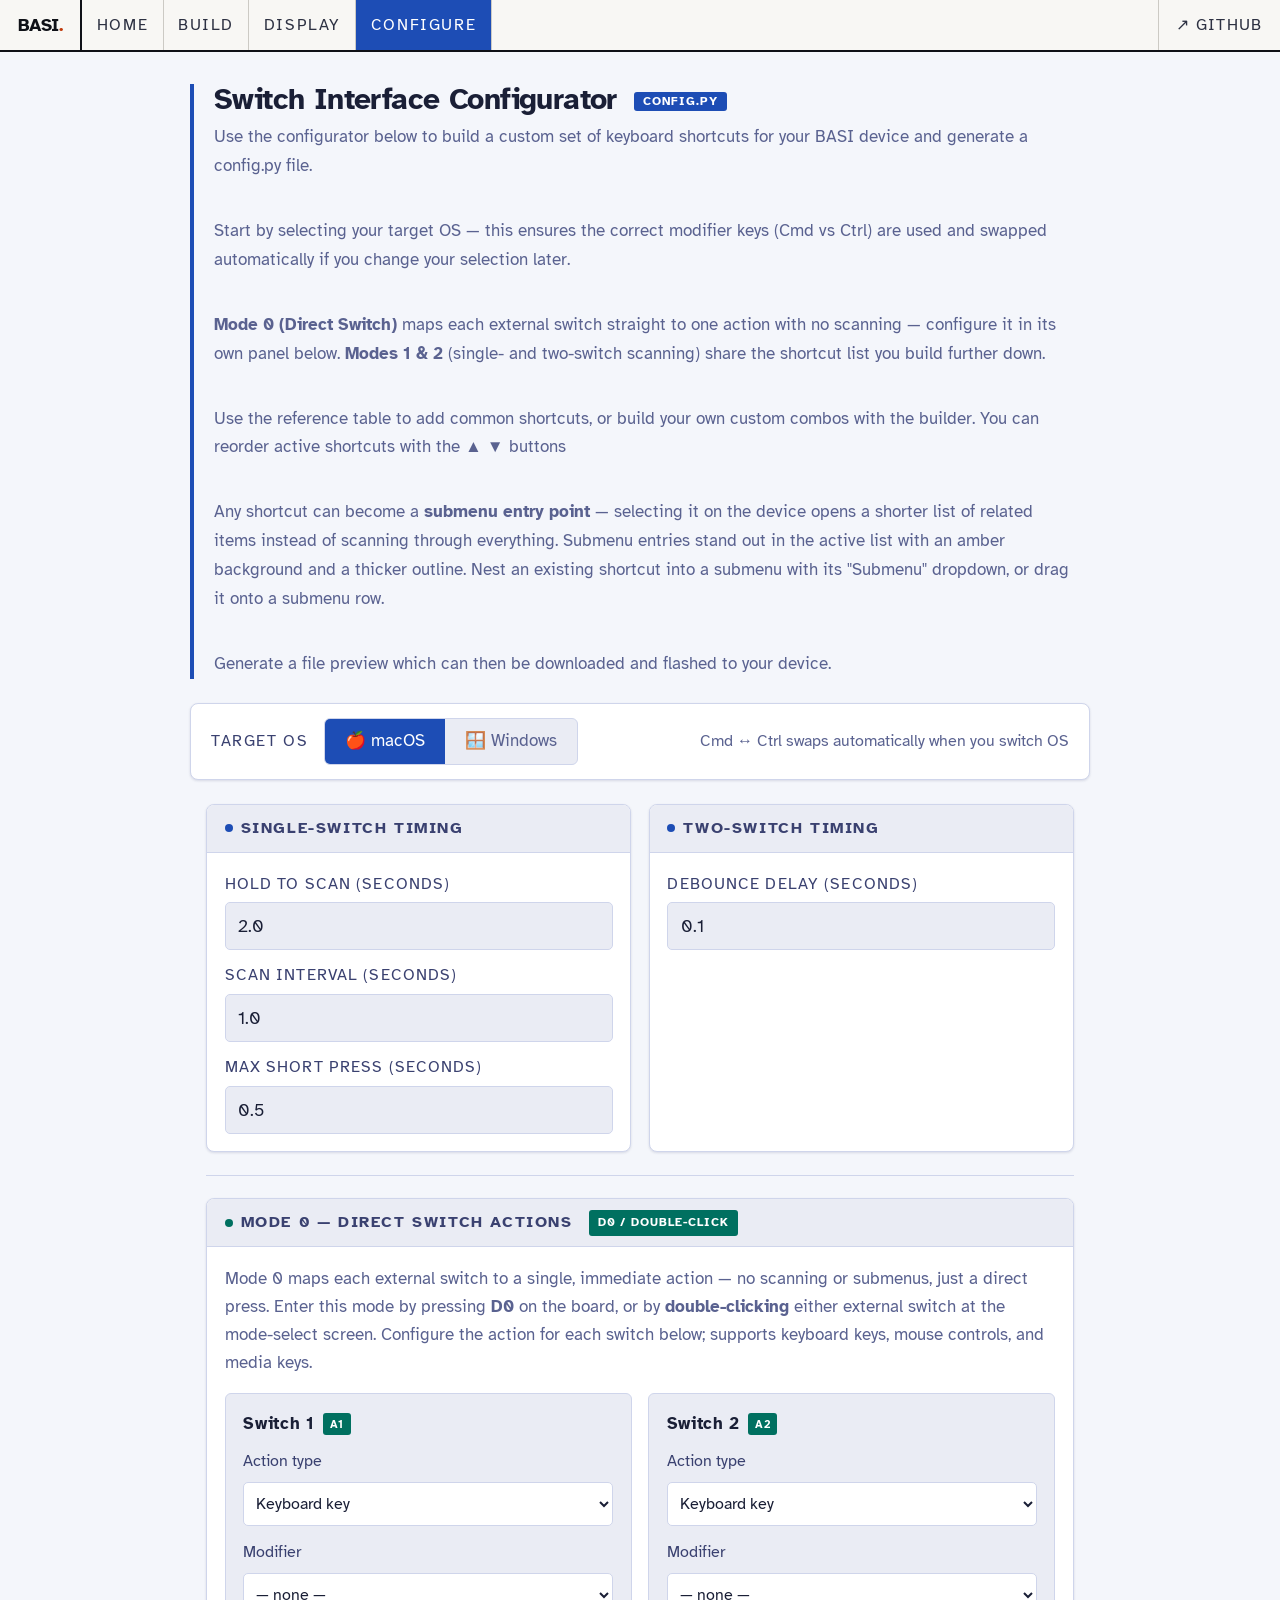
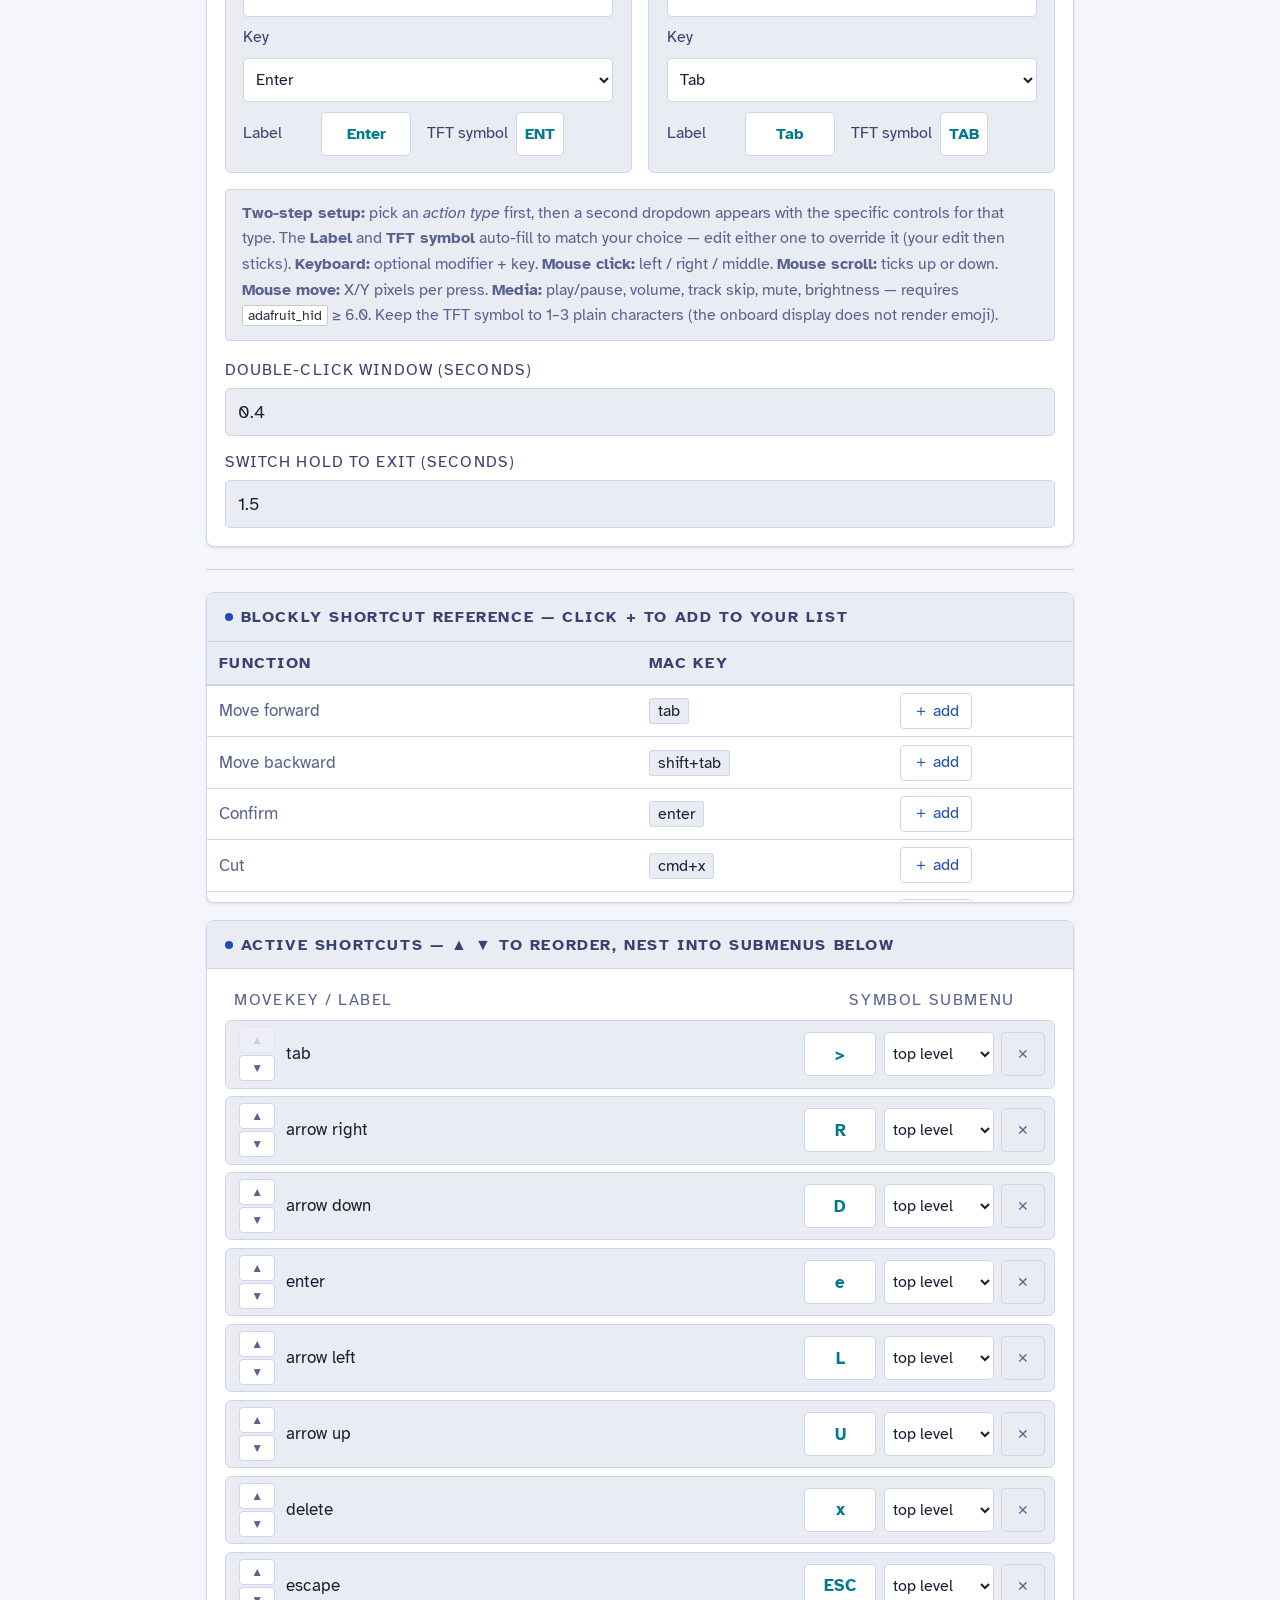
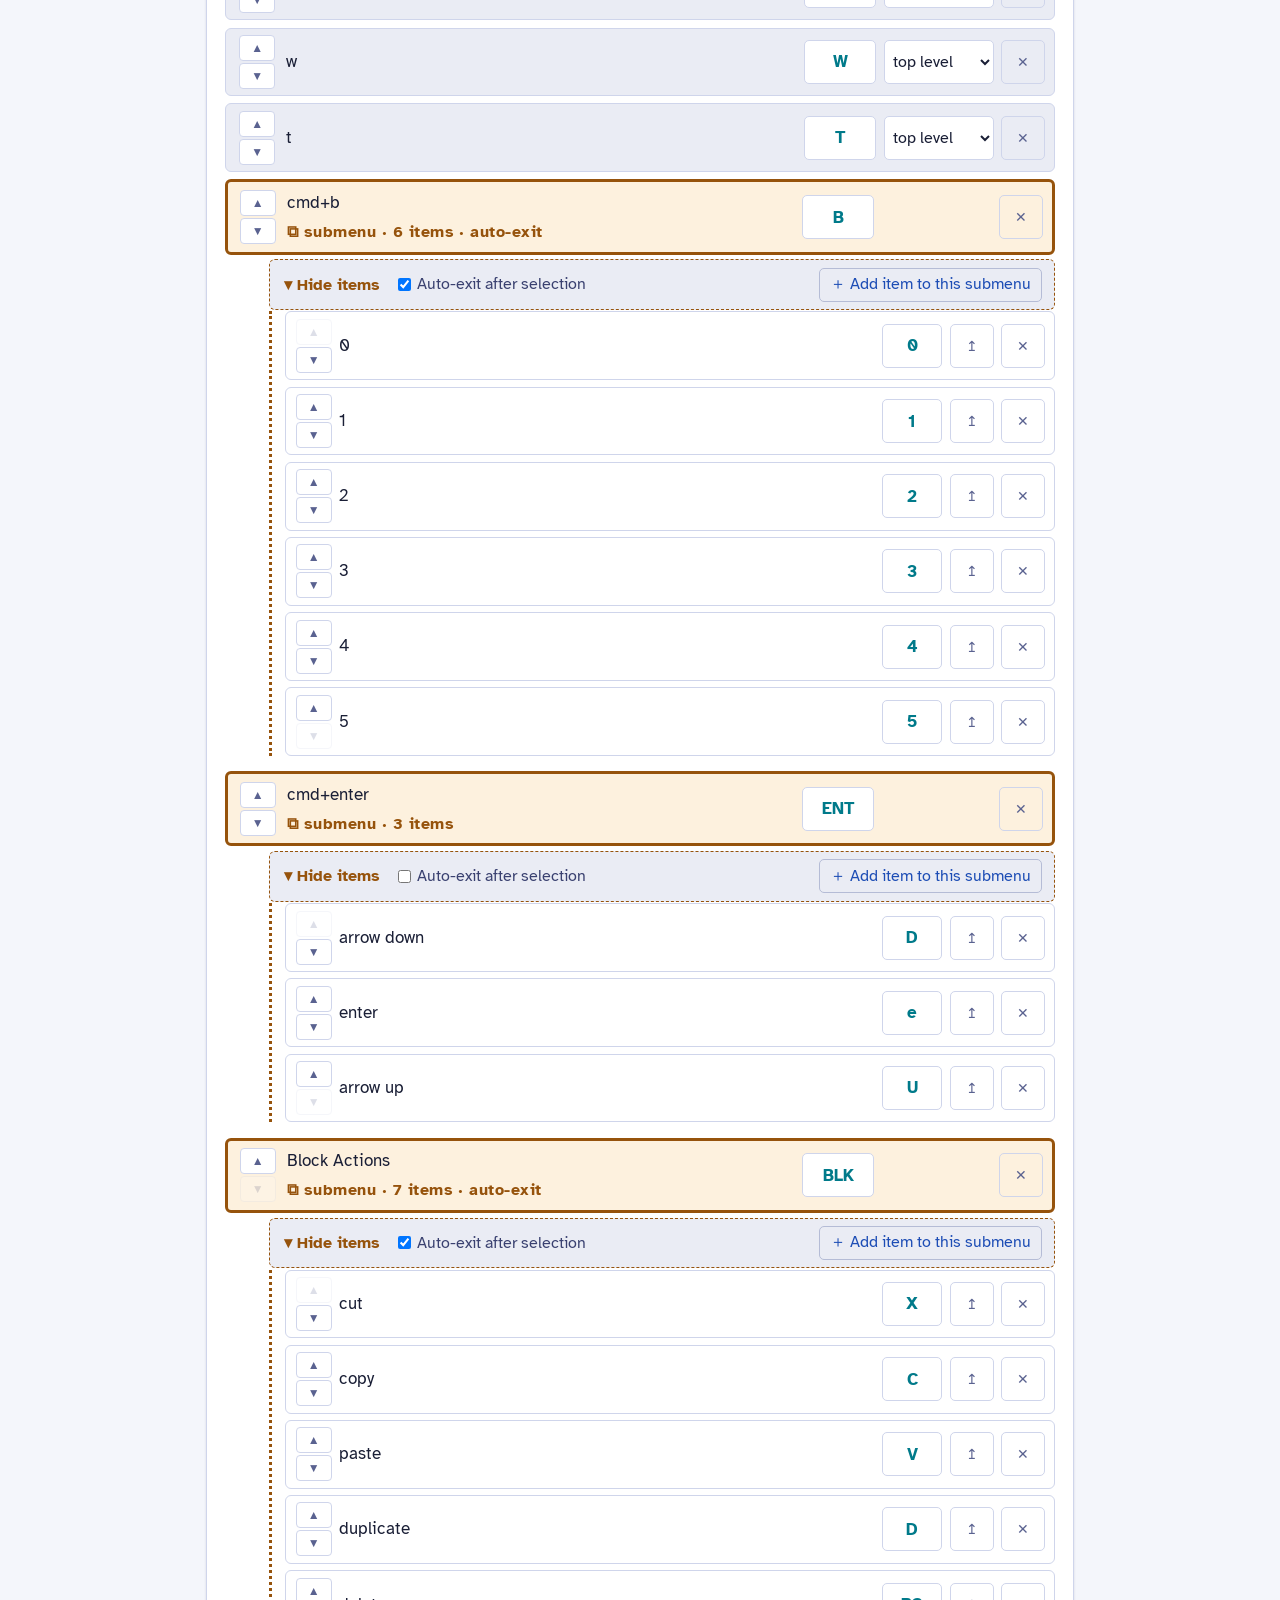
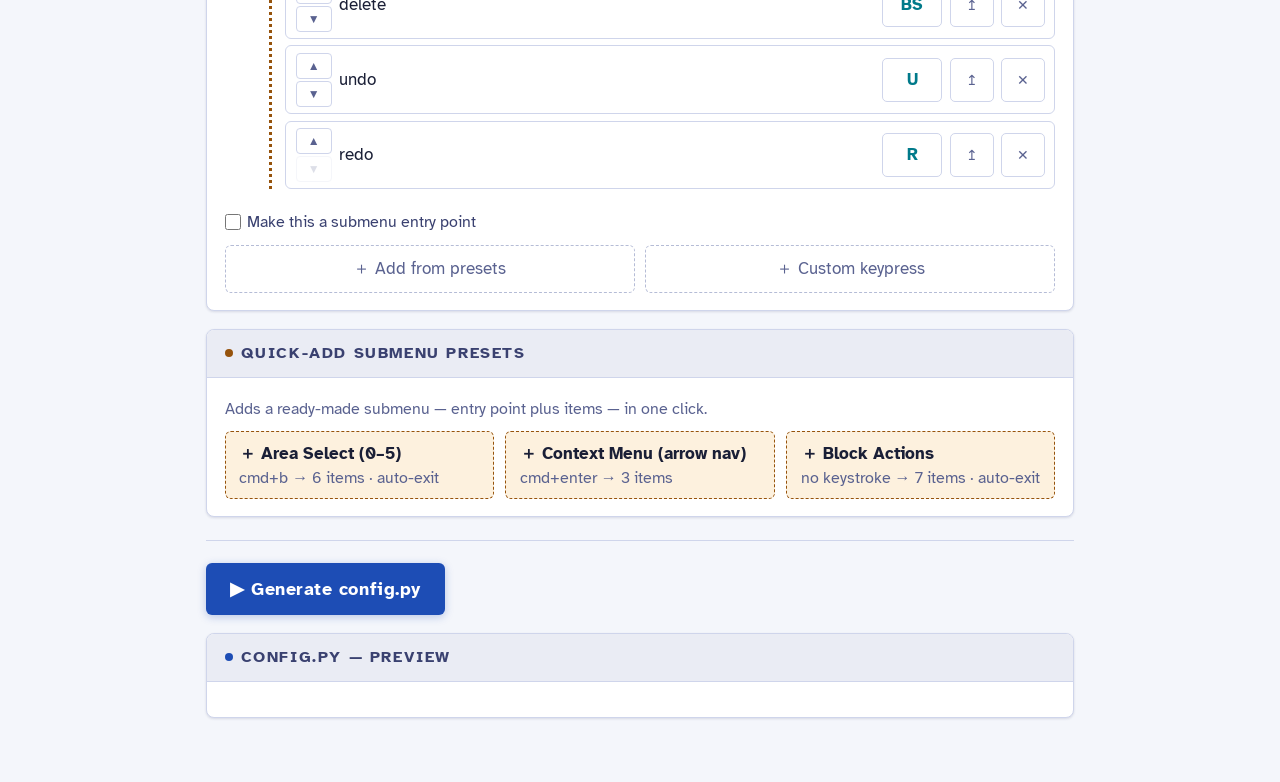
==== docs/blockly_shortcut_configurator.html @ 3f0660c1 "Submenus Added the ability to add and customize submenus through the configurator. Updated the websi" ====
<!DOCTYPE html>
<html lang="en">
<head>
<meta charset="UTF-8">
<meta name="viewport" content="width=device-width, initial-scale=1.0">
<title>Shortcut Configurator — Blockly Accessible Switch Interface</title>
<link rel="icon" href="data:image/svg+xml,<svg xmlns='http://www.w3.org/2000/svg' viewBox='0 0 100 100'><text y='.9em' font-size='90'>🖲️</text></svg>">
<meta name="description" content="Browser tool to configure keyboard shortcuts for the BASI device and generate config.py.">
<link rel="preconnect" href="https://fonts.googleapis.com">
<link rel="preconnect" href="https://fonts.gstatic.com" crossorigin>
<link href="https://fonts.googleapis.com/css2?family=Atkinson+Hyperlegible:ital,wght@0,400;0,700;1,400;1,700&display=swap" rel="stylesheet">
<link rel="stylesheet" href="basi-shared.css">
<style>
  /* ── CONFIGURATOR TOKENS (light theme) ── */
  :root {
    --cfg-bg:        #f4f6fb;
    --cfg-surface:   #eaecf4;
    --cfg-card:      #ffffff;
    --cfg-border:    #cfd5eb;
    --cfg-border2:   #b5bcd6;
    --cfg-accent:    #1d4db5;   /* 6.3:1 on white */
    --cfg-accent2:   #007a8a;   /* 5.6:1 on white */
    --cfg-warn:      #b52020;   /* 5.5:1 on white */
    --cfg-text:      #1a1f36;   /* 15:1 on white  */
    --cfg-muted:     #5a6290;   /* 5.0:1 on white */
    --cfg-label:     #3a4170;
    --cfg-drag-over: rgba(29,77,181,0.07);
    --cfg-shadow:    0 1px 3px rgba(30,40,90,0.09), 0 1px 2px rgba(30,40,90,0.05);
    --cfg-submenu-bg:     #fdf1de;
    --cfg-submenu-border: #96530c;  /* 5.1:1 on white */
    --cfg-submenu-tint:   #ffe8c2;
  }

  body {
    font-family: 'Atkinson Hyperlegible', Arial, sans-serif;
    background: var(--cfg-bg);
    color: var(--cfg-text);
    min-height: 100vh;
    padding-bottom: 4rem;
    /* override shared body overflow */
    overflow: auto;
  }

  /* ── TOOL NAV overrides for this page ── */
  .tool-nav-band .nav-links a[aria-current] {
    background: var(--cfg-accent);
    color: #fff;
  }

  /* ── PAGE HEADER ── */
  .cfg-header {
    max-width: 900px;
    margin: 2rem auto 1.5rem;
    padding: 0 1rem;
    border-left: 4px solid var(--cfg-accent);
    padding-left: 1.25rem;
  }
  .cfg-header h1 {
    font-family: var(--ff-head);
    font-size: clamp(1.3rem, 3vw, 1.85rem);
    letter-spacing: -0.02em;
    color: var(--cfg-text);
  }
  .cfg-header p {
    font-size: var(--text-sm);
    color: var(--cfg-muted);
    margin-top: 0.4rem;
    line-height: 1.7;
  }
  .cfg-header a { color: var(--cfg-accent); }
  .badge {
    display: inline-block;
    font-size: 0.75rem;
    padding: 3px 9px;
    border-radius: 3px;
    background: var(--cfg-accent);
    color: #fff;
    letter-spacing: 0.08em;
    text-transform: uppercase;
    vertical-align: middle;
    margin-left: 0.5rem;
    font-family: var(--ff-mono);
  }

  /* ── OS TOGGLE ── */
  .os-bar {
    max-width: 900px;
    margin: 0 auto 1.5rem;
    padding: 0 1rem;
    display: flex;
    align-items: center;
    gap: 1rem;
    background: var(--cfg-card);
    border: 1.5px solid var(--cfg-border);
    border-radius: 8px;
    padding: 0.85rem 1.25rem;
    box-shadow: var(--cfg-shadow);
    flex-wrap: wrap;
  }
  .os-bar-label {
    font-size: var(--text-xs);
    text-transform: uppercase;
    letter-spacing: 0.1em;
    color: var(--cfg-label);
    white-space: nowrap;
    font-weight: 500;
  }
  .os-toggle {
    display: flex;
    background: var(--cfg-surface);
    border: 1.5px solid var(--cfg-border);
    border-radius: 6px;
    overflow: hidden;
  }
  .os-toggle input[type="radio"] {
    /* Visually hidden but accessible */
    position: absolute;
    opacity: 0;
    width: 1px; height: 1px;
  }
  .os-toggle label {
    padding: 0.55rem 1.25rem;
    font-size: var(--text-sm);
    cursor: pointer;
    color: var(--cfg-muted);
    transition: background 0.15s, color 0.15s;
    user-select: none;
    white-space: nowrap;
    font-family: 'Atkinson Hyperlegible', Arial, sans-serif;
    min-height: 44px;
    display: flex;
    align-items: center;
  }
  .os-toggle input[type="radio"]:checked + label {
    background: var(--cfg-accent);
    color: #fff;
  }
  .os-toggle input[type="radio"]:focus-visible + label {
    outline: 3px solid var(--focus);
    outline-offset: 2px;
    z-index: 1;
  }
  .os-note { font-size: var(--text-xs); color: var(--cfg-muted); margin-left: auto; }

  /* ── LAYOUT ── */
  .cfg-layout {
    max-width: 900px;
    margin: 0 auto;
    padding: 0 1rem;
    display: grid;
    grid-template-columns: 1fr 1fr;
    gap: 1.1rem;
  }
  @media (max-width: 660px) {
    .cfg-layout { grid-template-columns: 1fr; }
    .os-note { display: none; }
  }
  @media (max-width: 560px) {
    .keycode-item, .list-labels {
      grid-template-columns: 40px 1fr 56px auto;
    }
    .keycode-item .nest-select { grid-column: 1 / -1; margin-top: 4px; width: 100%; }
    .list-labels span:nth-child(4) { display: none; }
    .child-list, .submenu-meta { margin-left: 12px; }
  }

  /* ── PANEL / CARD ── */
  .panel {
    background: var(--cfg-card);
    border: 1.5px solid var(--cfg-border);
    border-radius: 8px;
    overflow: hidden;
    box-shadow: var(--cfg-shadow);
  }
  .panel-header {
    background: var(--cfg-surface);
    border-bottom: 1.5px solid var(--cfg-border);
    padding: 0.65rem 1.1rem;
    display: flex;
    align-items: center;
    gap: 0.5rem;
    font-size: var(--text-xs);
    text-transform: uppercase;
    letter-spacing: 0.1em;
    color: var(--cfg-label);
    font-weight: 600;
  }
  .panel-header .dot {
    width: 8px; height: 8px;
    border-radius: 50%;
    background: var(--cfg-accent);
    flex-shrink: 0;
  }
  .panel-body { padding: 1.1rem; }

  /* ── TIMING INPUTS ── */
  .timing-grid { display: grid; gap: 0.8rem; }
  .field-row { display: flex; flex-direction: column; gap: 0.3rem; }
  .field-row label {
    font-size: var(--text-xs);
    color: var(--cfg-label);
    text-transform: uppercase;
    letter-spacing: 0.07em;
    font-weight: 500;
  }
  .field-row input[type="number"] {
    width: 100%;
    background: var(--cfg-surface);
    border: 1.5px solid var(--cfg-border);
    border-radius: 5px;
    color: var(--cfg-text);
    font-family: 'Atkinson Hyperlegible', Arial, sans-serif;
    font-size: var(--text-base);
    padding: 0.55rem 0.8rem;
    transition: border-color 0.15s, box-shadow 0.15s;
    -moz-appearance: textfield;
    min-height: 48px;
  }
  .field-row input[type="number"]:focus {
    outline: none;
    border-color: var(--cfg-accent);
    box-shadow: 0 0 0 3px rgba(29,77,181,0.12);
  }
  .field-row input[type="number"]::-webkit-inner-spin-button,
  .field-row input[type="number"]::-webkit-outer-spin-button { -webkit-appearance: none; }

  /* ── KEYCODE LIST ── */
  .full-width { grid-column: 1 / -1; }

  #keycode-list {
    display: flex;
    flex-direction: column;
    gap: 0.45rem;
    min-height: 50px;
  }

  /*
   * Grid columns (top-level rows):
   *   move-btns | key label | symbol | nest-to-submenu | delete
   *   44px      | 1fr       | 72px   | 110px           | auto
   */
  .keycode-item {
    display: grid;
    grid-template-columns: 44px 1fr 72px 110px auto;
    align-items: center;
    gap: 0.45rem;
    background: var(--cfg-surface);
    border: 1.5px solid var(--cfg-border);
    border-radius: 6px;
    padding: 0.4rem 0.6rem;
    transition: border-color 0.15s, background 0.15s, box-shadow 0.15s;
  }
  .keycode-item:hover {
    border-color: var(--cfg-accent);
    box-shadow: 0 0 0 2px rgba(29,77,181,0.1);
  }
  /* Highlight the row that was just moved — brief flash */
  .keycode-item.just-moved {
    border-color: var(--cfg-accent);
    background: rgba(29,77,181,0.07);
  }
  .keycode-item.is-custom { border-left: 3px solid var(--cfg-accent2); }

  /* ── SUBMENU ENTRY POINT — color background + thicker outline cue ── */
  .keycode-item.is-submenu {
    background: var(--cfg-submenu-bg);
    border: 3px solid var(--cfg-submenu-border);
    padding: 0.4rem 0.6rem 0.4rem calc(0.6rem - 1.5px); /* keep inner content aligned */
  }
  .keycode-item.is-submenu:hover { border-color: var(--cfg-submenu-border); }
  .submenu-tag {
    display: block;
    font-size: var(--text-xs);
    color: var(--cfg-submenu-border);
    font-weight: 600;
    letter-spacing: 0.03em;
    margin-top: 1px;
  }

  /* ── SUBMENU META BAR (auto-exit toggle, expand/collapse, add child) ── */
  .submenu-meta {
    display: flex;
    align-items: center;
    gap: 1rem;
    flex-wrap: wrap;
    margin: 0.3rem 0 0.1rem 44px;
    padding: 0.45rem 0.75rem;
    background: var(--cfg-surface);
    border: 1.5px dashed var(--cfg-submenu-border);
    border-radius: 6px;
    font-size: var(--text-xs);
  }
  .submenu-meta .expand-toggle {
    background: none;
    border: none;
    color: var(--cfg-submenu-border);
    font-family: "Atkinson Hyperlegible", Arial, sans-serif;
    font-size: var(--text-xs);
    font-weight: 600;
    cursor: pointer;
    padding: 6px 2px;
    min-height: 32px;
  }
  .submenu-meta label {
    display: flex;
    align-items: center;
    gap: 6px;
    color: var(--cfg-label);
    cursor: pointer;
  }
  .submenu-meta .add-child-btn {
    margin-left: auto;
    background: none;
    border: 1.5px solid var(--cfg-border2);
    border-radius: 5px;
    color: var(--cfg-accent);
    font-family: "Atkinson Hyperlegible", Arial, sans-serif;
    font-size: var(--text-xs);
    padding: 5px 10px;
    cursor: pointer;
    min-height: 34px;
  }
  .submenu-meta .add-child-btn:hover {
    background: var(--cfg-accent); color: #fff; border-color: var(--cfg-accent);
  }

  /* ── CHILD (NESTED) LIST ── */
  .child-list {
    margin: 0 0 0.5rem 44px;
    padding-left: 0.85rem;
    border-left: 3px dotted var(--cfg-submenu-border);
    display: flex;
    flex-direction: column;
    gap: 0.4rem;
  }
  .keycode-item.child-item {
    grid-template-columns: 36px 1fr 60px auto auto;
    background: var(--cfg-card);
  }
  .child-empty-note {
    font-size: var(--text-xs);
    color: var(--cfg-muted);
    margin: 0.1rem 0 0.3rem;
  }

  /* ── "MOVE TO SUBMENU" NEST SELECT ── */
  .nest-select {
    background: var(--cfg-card);
    border: 1.5px solid var(--cfg-border);
    border-radius: 5px;
    color: var(--cfg-text);
    font-family: "Atkinson Hyperlegible", Arial, sans-serif;
    font-size: var(--text-xs);
    padding: 0.35rem 0.3rem;
    width: 100%;
    min-height: 44px;
  }
  .nest-select:focus {
    outline: none;
    border-color: var(--cfg-accent);
    box-shadow: 0 0 0 3px rgba(29,77,181,0.1);
  }

  /* ── ADD OPTIONS (submenu checkboxes near the add buttons) ── */
  .add-options {
    display: flex;
    gap: 1.2rem;
    flex-wrap: wrap;
    margin-top: 0.7rem;
    font-size: var(--text-xs);
  }
  .add-options label {
    display: flex;
    align-items: center;
    gap: 6px;
    color: var(--cfg-label);
    cursor: pointer;
  }
  .add-options input[type="checkbox"] { width: 16px; height: 16px; }

  /* ── CHILD-ADD MODE BANNER ── */
  .child-add-banner {
    display: none;
    align-items: center;
    justify-content: space-between;
    gap: 0.7rem;
    background: var(--cfg-submenu-bg);
    border: 1.5px solid var(--cfg-submenu-border);
    border-radius: 6px;
    padding: 0.55rem 0.85rem;
    font-size: var(--text-sm);
    margin-top: 0.6rem;
    flex-wrap: wrap;
  }
  .child-add-banner button {
    background: var(--cfg-submenu-border);
    color: #fff;
    border: none;
    border-radius: 5px;
    padding: 0.4rem 1rem;
    cursor: pointer;
    min-height: 38px;
    font-family: "Atkinson Hyperlegible", Arial, sans-serif;
  }

  /* ── QUICK-ADD SUBMENU PRESETS ── */
  .quick-add-row { display: flex; gap: 0.7rem; flex-wrap: wrap; margin-top: 0.5rem; }
  .quick-add-btn {
    display: flex;
    flex-direction: column;
    align-items: flex-start;
    gap: 3px;
    background: var(--cfg-submenu-bg);
    border: 1.5px dashed var(--cfg-submenu-border);
    border-radius: 6px;
    padding: 0.6rem 0.85rem;
    cursor: pointer;
    flex: 1;
    min-width: 220px;
    color: var(--cfg-text);
    font-family: "Atkinson Hyperlegible", Arial, sans-serif;
    text-align: left;
    transition: background 0.15s;
    min-height: 56px;
  }
  .quick-add-btn:hover { background: var(--cfg-submenu-tint); }
  .quick-add-btn b { font-size: var(--text-sm); }
  .quick-add-btn span { font-size: var(--text-xs); color: var(--cfg-muted); }

  /* ── MOVE BUTTON STACK ── */
  .move-btns {
    display: flex;
    flex-direction: column;
    gap: 2px;
    align-items: center;
    flex-shrink: 0;
  }

  .move-btn {
    display: flex;
    align-items: center;
    justify-content: center;
    width: 36px;
    height: 26px;
    min-height: unset;   /* override global .icon-btn min-height */
    background: var(--cfg-card);
    border: 1.5px solid var(--cfg-border);
    border-radius: 4px;
    color: var(--cfg-muted);
    font-size: 0.75rem;
    line-height: 1;
    cursor: pointer;
    transition: background 0.12s, border-color 0.12s, color 0.12s, transform 0.1s;
    /* Ensure total tappable area meets 44px target by padding the stack container */
    padding: 0;
  }
  .move-btn:hover:not(:disabled) {
    background: var(--cfg-accent);
    border-color: var(--cfg-accent);
    color: #fff;
  }
  .move-btn:active:not(:disabled) { transform: scale(0.93); }
  .move-btn:focus-visible {
    outline: 3px solid var(--focus);
    outline-offset: 2px;
  }
  .move-btn:disabled {
    opacity: 0.2;
    cursor: default;
    pointer-events: none;
  }

  .key-select, .key-text-input {
    background: var(--cfg-card);
    border: 1.5px solid var(--cfg-border);
    border-radius: 5px;
    color: var(--cfg-text);
    font-family: "Atkinson Hyperlegible", Arial, sans-serif;
    font-size: var(--text-sm);
    padding: 0.4rem 0.5rem;
    width: 100%;
    transition: border-color 0.15s;
    min-height: 44px;
  }
  .key-select:focus, .key-text-input:focus {
    outline: none;
    border-color: var(--cfg-accent);
    box-shadow: 0 0 0 3px rgba(29,77,181,0.1);
  }

  .symbol-input {
    background: var(--cfg-card);
    border: 1.5px solid var(--cfg-border);
    border-radius: 5px;
    color: var(--cfg-accent2);
    font-family: 'Atkinson Hyperlegible', Arial, sans-serif;
    font-weight: 700;
    font-size: var(--text-sm);
    padding: 0.4rem 0.5rem;
    width: 100%;
    text-align: center;
    transition: border-color 0.15s;
    min-height: 44px;
  }
  .symbol-input:focus {
    outline: none;
    border-color: var(--cfg-accent2);
    box-shadow: 0 0 0 3px rgba(0,122,138,0.12);
  }

  .icon-btn {
    background: none;
    border: 1.5px solid var(--cfg-border);
    border-radius: 5px;
    color: var(--cfg-muted);
    font-size: 0.9rem;
    width: 32px; height: 32px;
    display: flex; align-items: center; justify-content: center;
    cursor: pointer;
    transition: border-color 0.15s, color 0.15s;
    flex-shrink: 0;
    min-width: 44px; min-height: 44px;
    width: auto; height: auto;
    padding: 0.35rem 0.7rem;
  }
  .icon-btn:hover { border-color: var(--cfg-warn); color: var(--cfg-warn); }

  /* ── COLUMN LABELS ── */
  .list-labels {
    display: grid;
    grid-template-columns: 44px 1fr 72px 110px auto;
    gap: 0.45rem;
    padding: 0 0.6rem;
    margin-bottom: 0.4rem;
  }
  .list-labels span {
    font-size: var(--text-xs);
    text-transform: uppercase;
    letter-spacing: 0.1em;
    color: var(--cfg-muted);
    font-weight: 500;
  }
  .list-labels span:nth-child(3) { text-align: center; }

  /* ── ADD BUTTONS ── */
  .add-row {
    display: flex;
    gap: 0.6rem;
    margin-top: 0.6rem;
    flex-wrap: wrap;
  }
  .add-btn {
    display: flex;
    align-items: center;
    justify-content: center;
    gap: 0.4rem;
    background: none;
    border: 1.5px dashed var(--cfg-border2);
    border-radius: 6px;
    color: var(--cfg-muted);
    font-family: "Atkinson Hyperlegible", Arial, sans-serif;
    font-size: var(--text-sm);
    padding: 0.6rem 0.9rem;
    cursor: pointer;
    flex: 1;
    transition: border-color 0.15s, color 0.15s, background 0.15s;
    min-height: 48px;
  }
  .add-btn:hover {
    border-color: var(--cfg-accent);
    color: var(--cfg-accent);
    background: rgba(29,77,181,0.04);
  }
  .add-btn.custom:hover {
    border-color: var(--cfg-accent2);
    color: var(--cfg-accent2);
    background: rgba(0,122,138,0.04);
  }

  /* ── CUSTOM INPUT SECTION ── */
  .custom-panel { grid-column: 1 / -1; }
  .custom-form {
    display: grid;
    grid-template-columns: 1fr 1fr 88px auto;
    gap: 0.7rem;
    align-items: end;
  }
  @media (max-width: 600px) {
    .custom-form { grid-template-columns: 1fr 1fr; }
  }
  .custom-help {
    font-size: var(--text-xs);
    color: var(--cfg-muted);
    margin-top: 0.7rem;
    line-height: 1.7;
    padding: 0.6rem 0.85rem;
    background: var(--cfg-surface);
    border-radius: 5px;
    border-left: 3px solid var(--cfg-accent2);
  }
  .add-custom-btn {
    background: var(--cfg-accent2);
    border: none;
    border-radius: 6px;
    color: #fff;
    font-family: "Atkinson Hyperlegible", Arial, sans-serif;
    font-size: var(--text-sm);
    padding: 0.55rem 1.1rem;
    cursor: pointer;
    white-space: nowrap;
    transition: opacity 0.15s;
    align-self: end;
    min-height: 48px;
  }
  .add-custom-btn:hover { opacity: 0.85; }

  /* ── REFERENCE TABLE ── */
  .ref-wrap { max-height: 260px; overflow-y: auto; }
  .ref-table {
    width: 100%;
    border-collapse: collapse;
    font-size: var(--text-sm);
  }
  .ref-table th {
    background: var(--cfg-surface);
    color: var(--cfg-label);
    text-transform: uppercase;
    letter-spacing: 0.08em;
    font-size: var(--text-xs);
    padding: 0.5rem 0.75rem;
    text-align: left;
    border-bottom: 2px solid var(--cfg-border);
    position: sticky;
    top: 0;
    font-weight: 600;
  }
  .ref-table td {
    padding: 0.45rem 0.75rem;
    border-bottom: 1px solid var(--cfg-border);
    color: var(--cfg-text);
    line-height: 1.5;
  }
  .ref-table tr:hover td { background: var(--cfg-surface); }
  .ref-table tr:last-child td { border-bottom: none; }
  .ref-table td:first-child { color: var(--cfg-muted); }
  .add-ref-btn {
    background: none;
    border: 1.5px solid var(--cfg-border);
    border-radius: 4px;
    color: var(--cfg-accent);
    font-size: var(--text-xs);
    padding: 4px 12px;
    cursor: pointer;
    font-family: "Atkinson Hyperlegible", Arial, sans-serif;
    transition: background 0.15s, color 0.15s;
    min-height: 36px;
  }
  .add-ref-btn:hover {
    background: var(--cfg-accent);
    color: #fff;
    border-color: var(--cfg-accent);
  }

  /* ── GENERATE / OUTPUT ── */
  .generate-row {
    grid-column: 1 / -1;
    display: flex;
    gap: 0.8rem;
    align-items: center;
    flex-wrap: wrap;
  }
  .gen-btn {
    background: var(--cfg-accent);
    border: none;
    border-radius: 6px;
    color: #fff;
    font-family: var(--ff-head);
    font-weight: 700;
    font-size: var(--text-base);
    padding: 0.75rem 1.5rem;
    cursor: pointer;
    letter-spacing: 0.03em;
    transition: opacity 0.15s, transform 0.1s;
    box-shadow: 0 2px 8px rgba(29,77,181,0.28);
    min-height: 52px;
  }
  .gen-btn:hover  { opacity: 0.88; }
  .gen-btn:active { transform: scale(0.97); }

  .dl-btn {
    background: var(--cfg-card);
    border: 2px solid var(--cfg-accent);
    border-radius: 6px;
    color: var(--cfg-accent);
    font-family: var(--ff-head);
    font-weight: 700;
    font-size: var(--text-base);
    padding: 0.75rem 1.5rem;
    cursor: pointer;
    letter-spacing: 0.03em;
    transition: background 0.15s, color 0.15s;
    display: none;
    min-height: 52px;
  }
  .dl-btn:hover { background: var(--cfg-accent); color: #fff; }
  .dl-btn.visible { display: inline-flex; align-items: center; }

  .output-panel { grid-column: 1 / -1; }
  #output-code {
    width: 100%;
    height: 360px;
    background: #1a1e2b;
    border: 1.5px solid var(--cfg-border);
    border-radius: 6px;
    color: #a8d8a0;
    font-family: "Atkinson Hyperlegible", Arial, sans-serif;
    font-size: var(--text-sm);
    padding: 1.1rem;
    resize: vertical;
    line-height: 1.75;
    white-space: pre;
    overflow: auto;
    display: none;
  }
  #output-code.visible { display: block; }

  /* ── STATUS ── */
  #status { font-size: var(--text-sm); color: var(--cfg-muted); align-self: center; display: none; }
  #status.ok  { color: #1a7a50; display: inline; }
  #status.err { color: var(--cfg-warn); display: inline; }

  .idx { font-size: var(--text-xs); color: var(--cfg-muted); text-align: center; }
  .section-divider { grid-column: 1/-1; border: none; border-top: 1.5px solid var(--cfg-border); margin: 0.3rem 0; }

  /* ── MODE 0 PANEL ── */
  .mode0-panel { grid-column: 1 / -1; }
  .mode0-grid {
    display: grid;
    grid-template-columns: 1fr 1fr;
    gap: 1rem;
  }
  @media (max-width: 680px) { .mode0-grid { grid-template-columns: 1fr; } }
  .mode0-switch-card {
    border: 1.5px solid var(--cfg-border);
    border-radius: 6px;
    padding: 1rem 1.1rem;
    background: var(--cfg-surface);
    display: flex;
    flex-direction: column;
    gap: 0.6rem;
  }
  .mode0-switch-title {
    font-size: var(--text-sm);
    font-weight: 600;
    color: var(--cfg-text);
    letter-spacing: 0.04em;
    display: flex;
    align-items: center;
    gap: 0.5rem;
  }
  .mode0-pin-badge {
    display: inline-block;
    font-size: 0.7rem;
    padding: 2px 7px;
    border-radius: 3px;
    background: #007060;
    color: #fff;
    letter-spacing: 0.06em;
    font-family: 'Atkinson Hyperlegible', Arial, sans-serif;
  }
  .mode0-type-row {
    display: flex;
    align-items: center;
    gap: 0.5rem;
    flex-wrap: wrap;
  }
  .mode0-type-row label { font-size: var(--text-xs); color: var(--cfg-label); min-width: 70px; }
  .mode0-type-row select, .mode0-type-row input { font-size: var(--text-xs); padding: 4px 8px; }
  .mode0-subfields { display: flex; flex-direction: column; gap: 0.4rem; margin-top: 0.2rem; }
  .mode0-note {
    font-size: var(--text-xs);
    color: var(--cfg-muted);
    line-height: 1.6;
    grid-column: 1 / -1;
    padding: 0.7rem 1rem;
    background: var(--cfg-surface);
    border: 1px solid var(--cfg-border);
    border-radius: 4px;
  }
  .mode0-note code { background: var(--cfg-card); padding: 1px 5px; border-radius: 2px; font-size: 0.85em; }

  /* ── "NO KEYSTROKE" FOLDER OPTION (custom builder) ── */
  .folder-row { display: none; }
  .folder-row.visible { display: flex; }
</style>
</head>
<body>
<a href="#config-main" class="skip-link">Skip to configurator</a>

<header role="banner">
  <nav class="tool-nav-band" aria-label="Site navigation">
    <a href="index.html" class="nav-logo" aria-label="Blockly Accessible Switch Interface – home">BASI<span>.</span></a>
    <ul class="nav-links" role="list">
      <li><a href="index.html">Home</a></li>
      <li><a href="build.html">Build</a></li>
      <li><a href="switch-interface-web-display.html">Display</a></li>
      <li><a href="blockly_shortcut_configurator.html" aria-current="page">Configure</a></li>
    </ul>
    <a href="https://github.com/loretod/blockly_accessible_switch_interface"
       class="nav-exit-btn" target="_blank" rel="noopener"
       aria-label="View source on GitHub (opens in new tab)">↗ GitHub</a>
  </nav>
</header>

<main id="config-main">

  <div class="cfg-header">
    <h1>Switch Interface Configurator <span class="badge">config.py</span></h1>
    <p>Use the configurator below to build a custom set of keyboard shortcuts for your BASI device and generate a config.py file.</p>
    <br>
    <p>Start by selecting your target OS — this ensures the correct modifier keys (Cmd vs Ctrl) are used and swapped automatically if you change your selection later.</p>
    <br>
    <p><strong>Mode 0 (Direct Switch)</strong> maps each external switch straight to one action with no scanning — configure it in its own panel below. <strong>Modes 1 &amp; 2</strong> (single- and two-switch scanning) share the shortcut list you build further down.</p>
    <br>
    <p>Use the reference table to add common shortcuts, or build your own custom combos with the builder. You can reorder active shortcuts with the ▲ ▼ buttons</p> 
    <br>
    <p>Any shortcut can become a <strong>submenu entry point</strong> — selecting it on the device opens a shorter list of related items instead of scanning through everything. Submenu entries stand out in the active list with an amber background and a thicker outline. Nest an existing shortcut into a submenu with its "Submenu" dropdown, or drag it onto a submenu row.</p>
    <br>
    <p>Generate a file preview which can then be downloaded and flashed to your device.</p>
  </div>

  <!-- ── OS SELECTOR ── -->
  <div class="os-bar" role="group" aria-labelledby="os-bar-label">
    <span class="os-bar-label" id="os-bar-label">Target OS</span>
    <div class="os-toggle">
      <input type="radio" name="os" id="os-mac" value="mac" checked>
      <label for="os-mac">🍎 macOS</label>
      <input type="radio" name="os" id="os-win" value="windows">
      <label for="os-win">🪟 Windows</label>
    </div>
    <span class="os-note">Cmd ↔ Ctrl swaps automatically when you switch OS</span>
  </div>

  <div class="cfg-layout">

    <!-- ── TIMING ── -->
    <div class="panel">
      <div class="panel-header"><span class="dot" aria-hidden="true"></span>Single-Switch Timing</div>
      <div class="panel-body timing-grid">
        <div class="field-row">
          <label for="hold_to_scan">Hold to scan (seconds)</label>
          <input type="number" id="hold_to_scan" value="2.0" step="0.1" min="0.1"
                 aria-describedby="hint-hold">
          <span id="hint-hold" class="sr-only">Duration in seconds the switch must be held before auto-scanning begins</span>
        </div>
        <div class="field-row">
          <label for="scan_interval">Scan interval (seconds)</label>
          <input type="number" id="scan_interval" value="1.0" step="0.1" min="0.1">
        </div>
        <div class="field-row">
          <label for="max_short_press">Max short press (seconds)</label>
          <input type="number" id="max_short_press" value="0.5" step="0.05" min="0.05">
        </div>
      </div>
    </div>

    <div class="panel">
      <div class="panel-header"><span class="dot" aria-hidden="true"></span>Two-Switch Timing</div>
      <div class="panel-body timing-grid">
        <div class="field-row">
          <label for="debounce">Debounce delay (seconds)</label>
          <input type="number" id="debounce" value="0.1" step="0.01" min="0.01">
        </div>
      </div>
    </div>

    <!-- ── MODE 0: DIRECT SWITCH ── -->
    <hr class="section-divider">
    <div class="panel mode0-panel">
      <div class="panel-header"><span class="dot" style="background:#007060" aria-hidden="true"></span>Mode 0 — Direct Switch Actions <span class="badge" style="background:#007060">D0 / double-click</span></div>
      <div class="panel-body">
        <p style="font-size:var(--text-sm);color:var(--cfg-muted);margin-bottom:1rem;line-height:1.65">
          Mode 0 maps each external switch to a single, immediate action — no scanning or submenus, just a direct press.
          Enter this mode by pressing <strong>D0</strong> on the board, or by <strong>double-clicking</strong> either external switch at the mode-select screen.
          Configure the action for each switch below; supports keyboard keys, mouse controls, and media keys.
        </p>
        <div class="mode0-grid">

          <!-- Switch 1 — A1 -->
          <div class="mode0-switch-card">
            <div class="mode0-switch-title">
              Switch 1 <span class="mode0-pin-badge">A1</span>
            </div>
            <div class="mode0-type-row">
              <label for="sw1-type">Action type</label>
              <select id="sw1-type" class="key-select" onchange="updateMode0Fields(1)">
                <option value="key">Keyboard key</option>
                <option value="mouse_click">Mouse click</option>
                <option value="mouse_scroll">Mouse scroll</option>
                <option value="mouse_move">Mouse move</option>
                <option value="media">Media / consumer</option>
              </select>
            </div>
            <div class="mode0-subfields" id="sw1-fields">
              <!-- rendered by updateMode0Fields(1) -->
            </div>
            <div class="mode0-type-row">
              <label for="sw1-label">Label</label>
              <input type="text" id="sw1-label" class="symbol-input" style="width:90px" maxlength="20" value="Enter" data-auto="true" oninput="markMode0Manual(this)" aria-label="Switch 1 display label">
              <label for="sw1-symbol" style="margin-left:0.5rem">TFT symbol</label>
              <input type="text" id="sw1-symbol" class="symbol-input" style="width:48px" maxlength="3" value="ENT" data-auto="true" oninput="markMode0Manual(this)" aria-label="Switch 1 TFT symbol (1-3 chars)">
            </div>
          </div>

          <!-- Switch 2 — A2 -->
          <div class="mode0-switch-card">
            <div class="mode0-switch-title">
              Switch 2 <span class="mode0-pin-badge">A2</span>
            </div>
            <div class="mode0-type-row">
              <label for="sw2-type">Action type</label>
              <select id="sw2-type" class="key-select" onchange="updateMode0Fields(2)">
                <option value="key">Keyboard key</option>
                <option value="mouse_click">Mouse click</option>
                <option value="mouse_scroll">Mouse scroll</option>
                <option value="mouse_move">Mouse move</option>
                <option value="media">Media / consumer</option>
              </select>
            </div>
            <div class="mode0-subfields" id="sw2-fields">
              <!-- rendered by updateMode0Fields(2) -->
            </div>
            <div class="mode0-type-row">
              <label for="sw2-label">Label</label>
              <input type="text" id="sw2-label" class="symbol-input" style="width:90px" maxlength="20" value="Tab" data-auto="true" oninput="markMode0Manual(this)" aria-label="Switch 2 display label">
              <label for="sw2-symbol" style="margin-left:0.5rem">TFT symbol</label>
              <input type="text" id="sw2-symbol" class="symbol-input" style="width:48px" maxlength="3" value="TAB" data-auto="true" oninput="markMode0Manual(this)" aria-label="Switch 2 TFT symbol (1-3 chars)">
            </div>
          </div>

          <p class="mode0-note">
            <strong>Two-step setup:</strong> pick an <em>action type</em> first, then a second dropdown appears with the specific controls for that type.
            The <strong>Label</strong> and <strong>TFT symbol</strong> auto-fill to match your choice — edit either one to override it (your edit then sticks).
            <strong>Keyboard:</strong> optional modifier + key. <strong>Mouse click:</strong> left / right / middle.
            <strong>Mouse scroll:</strong> ticks up or down. <strong>Mouse move:</strong> X/Y pixels per press.
            <strong>Media:</strong> play/pause, volume, track skip, mute, brightness — requires <code>adafruit_hid</code> ≥ 6.0.
            Keep the TFT symbol to 1–3 plain characters (the onboard display does not render emoji).
          </p>
        </div>

        <!-- Mode 0 timing (double-click window, switch hold to exit) -->
        <div class="timing-grid" style="margin-top:1rem">
          <div class="field-row">
            <label for="dbl_click_window">Double-click window (seconds)</label>
            <input type="number" id="dbl_click_window" value="0.4" step="0.05" min="0.1"
                   aria-describedby="hint-dbl">
            <span id="hint-dbl" class="sr-only">Max gap in seconds between two clicks to register as a double-click and enter Mode 0</span>
          </div>
          <div class="field-row">
            <label for="switch_hold_exit">Switch hold to exit (seconds)</label>
            <input type="number" id="switch_hold_exit" value="1.5" step="0.1" min="0.3"
                   aria-describedby="hint-swhold">
            <span id="hint-swhold" class="sr-only">How long to hold an external switch in Mode 0 to return to the mode-select screen. D0 also exits Mode 0 instantly.</span>
          </div>
        </div>
      </div>
    </div>
    <hr class="section-divider">

    <!-- ── BLOCKLY REFERENCE TABLE ── -->
    <div class="panel full-width">
      <div class="panel-header"><span class="dot" aria-hidden="true"></span>Blockly Shortcut Reference — click + to add to your list</div>
      <div class="ref-wrap">
        <table class="ref-table" aria-label="Blockly keyboard shortcuts reference">
          <thead>
            <tr>
              <th scope="col">Function</th>
              <th scope="col" id="ref-key-col">Mac Key</th>
              <th scope="col"><span class="sr-only">Add action</span></th>
            </tr>
          </thead>
          <tbody id="ref-body"></tbody>
        </table>
      </div>
    </div>

    <!-- ── ACTIVE SHORTCUTS ── -->
    <div class="panel full-width">
      <div class="panel-header"><span class="dot" aria-hidden="true"></span>Active Shortcuts — ▲ ▼ to reorder, nest into submenus below</div>
      <div class="panel-body">
        <div class="list-labels" aria-hidden="true">
          <span>Move</span><span>Key / Label</span><span style="text-align:center">Symbol</span><span>Submenu</span><span></span>
        </div>
        <div id="keycode-list" aria-label="Active shortcut list" role="list"
             aria-describedby="list-help"></div>
        <p id="list-help" class="sr-only">
          Each shortcut has Move Up and Move Down buttons. Activating a move button keeps
          focus on that button so you can continue pressing to reorder with minimal switches.
          Submenu entry points are shown with an amber background and a thicker border, and
          have their own controls below them to show their items, add items, and toggle
          auto-exit. A plain shortcut has a "Move into submenu" dropdown to nest it under an
          existing submenu entry point.
        </p>
        <div id="move-announce" aria-live="assertive" aria-atomic="true" class="sr-only"></div>

        <div class="add-options" role="group" aria-label="Options for the next shortcut you add">
          <label for="opt-submenu"><input type="checkbox" id="opt-submenu"> Make this a submenu entry point</label>
          <label for="opt-autoexit" id="opt-autoexit-wrap" style="display:none">
            <input type="checkbox" id="opt-autoexit"> Auto-exit submenu after a selection
          </label>
        </div>

        <div class="child-add-banner" id="child-add-banner" role="status">
          <span>Adding items to submenu "<strong id="child-add-target-label"></strong>" —
                use presets or the custom builder below, then press Done.</span>
          <button type="button" id="child-add-done-btn">Done</button>
        </div>

        <div class="add-row">
          <button class="add-btn" onclick="addPresetShortcut()">＋ Add from presets</button>
          <button class="add-btn custom" onclick="toggleCustomForm()" aria-expanded="false" id="toggle-custom-btn">＋ Custom keypress</button>
        </div>
      </div>
    </div>

    <!-- ── QUICK-ADD SUBMENU PRESETS ── -->
    <div class="panel full-width">
      <div class="panel-header"><span class="dot" style="background:var(--cfg-submenu-border)" aria-hidden="true"></span>Quick-add Submenu Presets</div>
      <div class="panel-body">
        <p style="font-size:var(--text-xs);color:var(--cfg-muted);margin-bottom:0.3rem;">
          Adds a ready-made submenu — entry point plus items — in one click.
        </p>
        <div class="quick-add-row" id="quick-add-row"></div>
      </div>
    </div>

    <!-- ── CUSTOM BUILDER ── -->
    <div class="panel custom-panel" id="custom-panel" style="display:none">
      <div class="panel-header"><span class="dot" style="background:var(--cfg-accent2)" aria-hidden="true"></span>Custom Keypress Builder</div>
      <div class="panel-body">
        <div class="add-options" id="custom-nokey-row" style="margin-top:0;margin-bottom:0.7rem">
          <label for="custom-nokey">
            <input type="checkbox" id="custom-nokey" onchange="toggleFolderMode()">
            No keystroke (organisational folder only — must be a submenu entry point)
          </label>
        </div>
        <div class="custom-form">
          <div class="field-row" id="custom-mod-row">
            <label for="custom-mod">Modifier(s)</label>
            <select id="custom-mod" class="key-select">
              <option value="">— none —</option>
              <option value="LEFT_CONTROL">Ctrl</option>
              <option value="LEFT_SHIFT">Shift</option>
              <option value="LEFT_ALT">Alt</option>
              <option value="LEFT_GUI">Cmd / Win</option>
              <option value="LEFT_CONTROL,LEFT_SHIFT">Ctrl + Shift</option>
              <option value="LEFT_CONTROL,LEFT_ALT">Ctrl + Alt</option>
              <option value="LEFT_GUI,LEFT_SHIFT">Cmd + Shift</option>
              <option value="LEFT_SHIFT,LEFT_ALT">Shift + Alt</option>
            </select>
          </div>
          <div class="field-row" id="custom-key-row">
            <label for="custom-key">Base Key</label>
            <select id="custom-key" class="key-select">
              <option value="TAB">Tab</option>
              <option value="ENTER">Enter</option>
              <option value="SPACE">Space</option>
              <option value="BACKSPACE">Backspace</option>
              <option value="DELETE">Delete</option>
              <option value="ESCAPE">Escape</option>
              <option value="RIGHT_ARROW">→ Arrow Right</option>
              <option value="LEFT_ARROW">← Arrow Left</option>
              <option value="UP_ARROW">↑ Arrow Up</option>
              <option value="DOWN_ARROW">↓ Arrow Down</option>
              <option value="HOME">Home</option>
              <option value="END">End</option>
              <option value="PAGE_UP">Page Up</option>
              <option value="PAGE_DOWN">Page Down</option>
              <option value="INSERT">Insert</option>
              <option value="FORWARD_SLASH">/ (slash)</option>
              <optgroup label="Letters">
                <option value="A">A</option><option value="B">B</option><option value="C">C</option>
                <option value="D">D</option><option value="E">E</option><option value="F">F</option>
                <option value="G">G</option><option value="H">H</option><option value="I">I</option>
                <option value="J">J</option><option value="K">K</option><option value="L">L</option>
                <option value="M">M</option><option value="N">N</option><option value="O">O</option>
                <option value="P">P</option><option value="Q">Q</option><option value="R">R</option>
                <option value="S">S</option><option value="T">T</option><option value="U">U</option>
                <option value="V">V</option><option value="W">W</option><option value="X">X</option>
                <option value="Y">Y</option><option value="Z">Z</option>
              </optgroup>
              <optgroup label="Numbers">
                <option value="ONE">1</option><option value="TWO">2</option><option value="THREE">3</option>
                <option value="FOUR">4</option><option value="FIVE">5</option><option value="SIX">6</option>
                <option value="SEVEN">7</option><option value="EIGHT">8</option><option value="NINE">9</option>
                <option value="ZERO">0</option>
              </optgroup>
              <optgroup label="Function Keys">
                <option value="F1">F1</option><option value="F2">F2</option><option value="F3">F3</option>
                <option value="F4">F4</option><option value="F5">F5</option><option value="F6">F6</option>
                <option value="F7">F7</option><option value="F8">F8</option><option value="F9">F9</option>
                <option value="F10">F10</option><option value="F11">F11</option><option value="F12">F12</option>
              </optgroup>
            </select>
          </div>
          <div class="field-row folder-row" id="custom-folder-row">
            <label for="custom-folder-label">Folder label</label>
            <input type="text" id="custom-folder-label" class="key-text-input" maxlength="24"
                   placeholder="e.g. Block Actions" aria-describedby="hint-folder">
            <span id="hint-folder" class="sr-only">Name shown for this folder — it sends no keystroke, it only opens its submenu</span>
          </div>
          <div class="field-row">
            <label for="custom-symbol">TFT Symbol</label>
            <input type="text" id="custom-symbol" class="symbol-input" maxlength="4"
                   placeholder="e.g. ⌘Z" aria-describedby="hint-symbol">
            <span id="hint-symbol" class="sr-only">1 to 3 characters shown on the device TFT screen</span>
          </div>
          <button class="add-custom-btn" onclick="addCustomShortcut()">＋ Add</button>
        </div>
        <p class="custom-help">
          Pick an optional modifier and a base key to build combos like <code>Ctrl+Z</code> (undo) or
          <code>Cmd+Shift+Z</code> (redo). The TFT symbol appears on the device screen — keep it 1–3 chars.
          Custom entries (teal border) have an editable label in the active list.
          Check "No keystroke" to build an organisational folder instead — it always becomes a submenu entry point.
        </p>
      </div>
    </div>

    <!-- ── GENERATE ── -->
    <hr class="section-divider">
    <div class="generate-row">
      <button class="gen-btn" onclick="generateConfig()">▶ Generate config.py</button>
      <button class="dl-btn" id="dl-btn" onclick="downloadConfig()">↓ Download config.py</button>
      <span id="status" role="status" aria-live="polite"></span>
    </div>

    <!-- ── OUTPUT ── -->
    <div class="panel output-panel">
      <div class="panel-header"><span class="dot" aria-hidden="true"></span>config.py — preview</div>
      <div class="panel-body">
        <textarea id="output-code" readonly spellcheck="false"
                  aria-label="Generated config.py file content — read only preview"></textarea>
      </div>
    </div>

  </div><!-- /.cfg-layout -->

</main>

<script>
// ── MODE 0 FIELD RENDERER ─────────────────────────────────────────────────
// Each control type has a list of options. Every option carries:
//   value  — the CircuitPython identifier
//   text   — what shows in the dropdown
//   label  — suggested display label (auto-fills the Label field)
//   symbol — suggested 1-3 char TFT symbol (auto-fills the Symbol field)

const MODE0_KEY_LIST = [
  { value:'ENTER',       text:'Enter',        label:'Enter',   symbol:'ENT' },
  { value:'TAB',         text:'Tab',          label:'Tab',     symbol:'TAB' },
  { value:'SPACE',       text:'Space',        label:'Space',   symbol:'SPC' },
  { value:'BACKSPACE',   text:'Backspace',    label:'Backsp',  symbol:'BSP' },
  { value:'DELETE',      text:'Delete',       label:'Delete',  symbol:'DEL' },
  { value:'ESCAPE',      text:'Escape',       label:'Esc',     symbol:'ESC' },
  { value:'RIGHT_ARROW', text:'Arrow Right',  label:'Right',   symbol:'R' },
  { value:'LEFT_ARROW',  text:'Arrow Left',   label:'Left',    symbol:'L' },
  { value:'UP_ARROW',    text:'Arrow Up',     label:'Up',      symbol:'U' },
  { value:'DOWN_ARROW',  text:'Arrow Down',   label:'Down',    symbol:'D' },
  { value:'PAGE_UP',     text:'Page Up',      label:'PgUp',    symbol:'PU' },
  { value:'PAGE_DOWN',   text:'Page Down',    label:'PgDn',    symbol:'PD' },
  { value:'HOME',        text:'Home',         label:'Home',    symbol:'HOM' },
  { value:'END',         text:'End',          label:'End',     symbol:'END' },
  { value:'FORWARD_SLASH', text:'/ (slash)',  label:'/',       symbol:'/' },
];
// Letters A-Z
'ABCDEFGHIJKLMNOPQRSTUVWXYZ'.split('').forEach(c => {
  MODE0_KEY_LIST.push({ value:c, text:'Letter ' + c, label:c, symbol:c, group:'Letters' });
});
// Numbers 1-0
[['ONE','1'],['TWO','2'],['THREE','3'],['FOUR','4'],['FIVE','5'],
 ['SIX','6'],['SEVEN','7'],['EIGHT','8'],['NINE','9'],['ZERO','0']].forEach(n => {
  MODE0_KEY_LIST.push({ value:n[0], text:'Number ' + n[1], label:n[1], symbol:n[1], group:'Numbers' });
});
// Function keys F1-F12
for (let i = 1; i <= 12; i++) {
  MODE0_KEY_LIST.push({ value:'F'+i, text:'F'+i, label:'F'+i, symbol:'F'+i, group:'Function Keys' });
}

const MODE0_MOD_LIST = [
  { value:'',                       text:'— none —' },
  { value:'LEFT_CONTROL',           text:'Ctrl' },
  { value:'LEFT_SHIFT',             text:'Shift' },
  { value:'LEFT_ALT',               text:'Alt' },
  { value:'LEFT_GUI',               text:'Cmd / Win' },
  { value:'LEFT_CONTROL,LEFT_SHIFT',text:'Ctrl + Shift' },
  { value:'LEFT_CONTROL,LEFT_ALT',  text:'Ctrl + Alt' },
  { value:'LEFT_GUI,LEFT_SHIFT',    text:'Cmd + Shift' },
];

const MODE0_MOUSE_BTN_LIST = [
  { value:'LEFT_BUTTON',   text:'Left button',   label:'L Click', symbol:'LMB' },
  { value:'RIGHT_BUTTON',  text:'Right button',  label:'R Click', symbol:'RMB' },
  { value:'MIDDLE_BUTTON', text:'Middle button', label:'M Click', symbol:'MMB' },
];

const MODE0_MEDIA_LIST = [
  { value:'PLAY_PAUSE',           text:'Play / Pause',     label:'Play',     symbol:'>||' },
  { value:'VOLUME_INCREMENT',     text:'Volume Up',        label:'Vol +',    symbol:'V+' },
  { value:'VOLUME_DECREMENT',     text:'Volume Down',      label:'Vol -',    symbol:'V-' },
  { value:'MUTE',                 text:'Mute',             label:'Mute',     symbol:'MUT' },
  { value:'SCAN_NEXT_TRACK',      text:'Next Track',       label:'Next',     symbol:'>>' },
  { value:'SCAN_PREVIOUS_TRACK',  text:'Previous Track',   label:'Prev',     symbol:'<<' },
  { value:'STOP',                 text:'Stop',             label:'Stop',     symbol:'[]' },
  { value:'FAST_FORWARD',         text:'Fast Forward',     label:'FFwd',     symbol:'FF' },
  { value:'REWIND',               text:'Rewind',           label:'Rew',      symbol:'RW' },
  { value:'BRIGHTNESS_INCREMENT', text:'Brightness Up',    label:'Brt +',    symbol:'B+' },
  { value:'BRIGHTNESS_DECREMENT', text:'Brightness Down',  label:'Brt -',    symbol:'B-' },
];

// Build <option> / <optgroup> markup from a list, marking `selValue` selected.
function buildOptions(list, selValue) {
  let out = '';
  let openGroup = null;
  list.forEach(o => {
    if (o.group && o.group !== openGroup) {
      if (openGroup) out += '</optgroup>';
      out += '<optgroup label="' + o.group + '">';
      openGroup = o.group;
    } else if (!o.group && openGroup) {
      out += '</optgroup>';
      openGroup = null;
    }
    const sel = (o.value === selValue) ? ' selected' : '';
    out += '<option value="' + o.value + '"' + sel + '>' + o.text + '</option>';
  });
  if (openGroup) out += '</optgroup>';
  return out;
}

// Default secondary selection per switch & type
function defaultControlFor(sw, type) {
  if (type === 'key')         return sw === 1 ? 'ENTER' : 'TAB';
  if (type === 'mouse_click') return 'LEFT_BUTTON';
  if (type === 'media')       return 'PLAY_PAUSE';
  return '';
}

// Render the secondary (dependent) dropdown once a type is chosen.
function updateMode0Fields(sw) {
  const type = document.getElementById('sw' + sw + '-type').value;
  const container = document.getElementById('sw' + sw + '-fields');
  let html = '';

  if (type === 'key') {
    const defKey = defaultControlFor(sw, 'key');
    html =
      '<div class="mode0-type-row">' +
        '<label for="sw' + sw + '-mod">Modifier</label>' +
        '<select id="sw' + sw + '-mod" class="key-select" onchange="suggestMode0Display(' + sw + ')">' +
          buildOptions(MODE0_MOD_LIST, '') +
        '</select>' +
      '</div>' +
      '<div class="mode0-type-row">' +
        '<label for="sw' + sw + '-key">Key</label>' +
        '<select id="sw' + sw + '-key" class="key-select" onchange="suggestMode0Display(' + sw + ')">' +
          buildOptions(MODE0_KEY_LIST, defKey) +
        '</select>' +
      '</div>';
  } else if (type === 'mouse_click') {
    html =
      '<div class="mode0-type-row">' +
        '<label for="sw' + sw + '-mbtn">Button</label>' +
        '<select id="sw' + sw + '-mbtn" class="key-select" onchange="suggestMode0Display(' + sw + ')">' +
          buildOptions(MODE0_MOUSE_BTN_LIST, 'LEFT_BUTTON') +
        '</select>' +
      '</div>';
  } else if (type === 'mouse_scroll') {
    html =
      '<div class="mode0-type-row">' +
        '<label for="sw' + sw + '-scroll">Scroll ticks</label>' +
        '<input type="number" id="sw' + sw + '-scroll" class="key-select" value="1" min="-10" max="10" step="1" style="width:70px" onchange="suggestMode0Display(' + sw + ')">' +
        '<span style="font-size:var(--text-xs);color:var(--cfg-muted)">(positive = up)</span>' +
      '</div>';
  } else if (type === 'mouse_move') {
    html =
      '<div class="mode0-type-row">' +
        '<label>Move X</label>' +
        '<input type="number" id="sw' + sw + '-movex" class="key-select" value="0" min="-100" max="100" step="1" style="width:70px" onchange="suggestMode0Display(' + sw + ')">' +
        '<label style="margin-left:0.5rem">Y</label>' +
        '<input type="number" id="sw' + sw + '-movey" class="key-select" value="0" min="-100" max="100" step="1" style="width:70px" onchange="suggestMode0Display(' + sw + ')">' +
      '</div>';
  } else if (type === 'media') {
    html =
      '<div class="mode0-type-row">' +
        '<label for="sw' + sw + '-media">Control</label>' +
        '<select id="sw' + sw + '-media" class="key-select" onchange="suggestMode0Display(' + sw + ')">' +
          buildOptions(MODE0_MEDIA_LIST, 'PLAY_PAUSE') +
        '</select>' +
      '</div>';
  }

  container.innerHTML = html;
  // Auto-fill the display label & symbol to match the new selection.
  suggestMode0Display(sw);
}

// Look up the suggested label/symbol for the current secondary selection
// and write them into the Label / Symbol fields.
function suggestMode0Display(sw) {
  const type = document.getElementById('sw' + sw + '-type').value;
  const labelEl  = document.getElementById('sw' + sw + '-label');
  const symbolEl = document.getElementById('sw' + sw + '-symbol');
  let suggestion = null;

  if (type === 'key') {
    const key = document.getElementById('sw' + sw + '-key')?.value;
    const mod = document.getElementById('sw' + sw + '-mod')?.value || '';
    const base = MODE0_KEY_LIST.find(o => o.value === key);
    if (base) {
      const modText = MODE0_MOD_LIST.find(m => m.value === mod);
      const modPrefix = (mod && modText) ? modText.text + '+' : '';
      suggestion = {
        label: modPrefix + base.label,
        symbol: base.symbol
      };
    }
  } else if (type === 'mouse_click') {
    const btn = document.getElementById('sw' + sw + '-mbtn')?.value;
    suggestion = MODE0_MOUSE_BTN_LIST.find(o => o.value === btn);
  } else if (type === 'mouse_scroll') {
    const y = parseInt(document.getElementById('sw' + sw + '-scroll')?.value || '1');
    suggestion = { label: 'Scroll ' + (y >= 0 ? 'Up' : 'Dn'), symbol: y >= 0 ? 'SUp' : 'SDn' };
  } else if (type === 'mouse_move') {
    const x = parseInt(document.getElementById('sw' + sw + '-movex')?.value || '0');
    const y = parseInt(document.getElementById('sw' + sw + '-movey')?.value || '0');
    suggestion = { label: 'Move ' + x + ',' + y, symbol: 'MOV' };
  } else if (type === 'media') {
    const code = document.getElementById('sw' + sw + '-media')?.value;
    suggestion = MODE0_MEDIA_LIST.find(o => o.value === code);
  }

  if (suggestion) {
    // Only overwrite if the field hasn't been manually customised, OR
    // if it still holds a previous auto-suggestion. We track this with a flag.
    if (labelEl.dataset.auto !== 'false') {
      labelEl.value = suggestion.label;
      labelEl.dataset.auto = 'true';
    }
    if (symbolEl.dataset.auto !== 'false') {
      symbolEl.value = (suggestion.symbol || '?').slice(0, 3);
      symbolEl.dataset.auto = 'true';
    }
  }
}

// Mark a display field as manually edited so auto-suggest stops overwriting it.
function markMode0Manual(el) { el.dataset.auto = 'false'; }

function getMode0ActionPy(sw) {
  const type = document.getElementById('sw' + sw + '-type').value;

  if (type === 'key') {
    const mod  = document.getElementById('sw' + sw + '-mod')?.value || '';
    const key  = document.getElementById('sw' + sw + '-key')?.value || 'ENTER';
    const mods = mod ? mod.split(',') : [];
    const keys = mods.concat([key]).map(k => 'Keycode.' + k).join(', ');
    return '{"type": "key", "keys": [' + keys + ']}';
  }
  if (type === 'mouse_click') {
    const btn = document.getElementById('sw' + sw + '-mbtn')?.value || 'LEFT_BUTTON';
    return '{"type": "mouse_click", "button": Mouse.' + btn + '}';
  }
  if (type === 'mouse_scroll') {
    const y = parseInt(document.getElementById('sw' + sw + '-scroll')?.value || '1');
    return '{"type": "mouse_scroll", "y": ' + y + '}';
  }
  if (type === 'mouse_move') {
    const x = parseInt(document.getElementById('sw' + sw + '-movex')?.value || '0');
    const y = parseInt(document.getElementById('sw' + sw + '-movey')?.value || '0');
    return '{"type": "mouse_move", "x": ' + x + ', "y": ' + y + '}';
  }
  if (type === 'media') {
    const code = document.getElementById('sw' + sw + '-media')?.value || 'PLAY_PAUSE';
    return '{"type": "media", "code": ConsumerControlCode.' + code + '}';
  }
  return '{"type": "key", "keys": [Keycode.ENTER]}';
}

function needsMouse() {
  return ['mouse_click','mouse_scroll','mouse_move'].includes(document.getElementById('sw1-type').value) ||
         ['mouse_click','mouse_scroll','mouse_move'].includes(document.getElementById('sw2-type').value);
}

function needsConsumer() {
  return document.getElementById('sw1-type').value === 'media' ||
         document.getElementById('sw2-type').value === 'media';
}

// ── BLOCKLY SHORTCUT DATA ──────────────────────────────────────────────────
const BLOCKLY_SHORTCUTS = [
  { fn:"Move forward",     mac:{label:"tab",           kc:["TAB"]},                                win:{label:"tab",            kc:["TAB"]} },
  { fn:"Move backward",    mac:{label:"shift+tab",     kc:["LEFT_SHIFT","TAB"]},                   win:{label:"shift+tab",      kc:["LEFT_SHIFT","TAB"]} },
  { fn:"Confirm",          mac:{label:"enter",         kc:["ENTER"]},                              win:{label:"enter",          kc:["ENTER"]} },
  { fn:"Cut",              mac:{label:"cmd+x",         kc:["LEFT_GUI","X"]},                       win:{label:"ctrl+x",         kc:["LEFT_CONTROL","X"]} },
  { fn:"Copy",             mac:{label:"cmd+c",         kc:["LEFT_GUI","C"]},                       win:{label:"ctrl+c",         kc:["LEFT_CONTROL","C"]} },
  { fn:"Paste",            mac:{label:"cmd+v",         kc:["LEFT_GUI","V"]},                       win:{label:"ctrl+v",         kc:["LEFT_CONTROL","V"]} },
  { fn:"Undo",             mac:{label:"cmd+z",         kc:["LEFT_GUI","Z"]},                       win:{label:"ctrl+z",         kc:["LEFT_CONTROL","Z"]} },
  { fn:"Redo",             mac:{label:"cmd+shift+z",   kc:["LEFT_GUI","LEFT_SHIFT","Z"]},          win:{label:"ctrl+shift+z",   kc:["LEFT_CONTROL","LEFT_SHIFT","Z"]} },
  { fn:"Open menu",        mac:{label:"cmd+enter",     kc:["LEFT_GUI","ENTER"]},                   win:{label:"ctrl+enter",     kc:["LEFT_CONTROL","ENTER"]} },
  { fn:"Duplicate",        mac:{label:"d",             kc:["D"]},                                  win:{label:"d",              kc:["D"]} },
  { fn:"Next stack",       mac:{label:"n",             kc:["N"]},                                  win:{label:"n",              kc:["N"]} },
  { fn:"Previous stack",   mac:{label:"b",             kc:["B"]},                                  win:{label:"b",              kc:["B"]} },
  { fn:"Workspace",        mac:{label:"w",             kc:["W"]},                                  win:{label:"w",              kc:["W"]} },
  { fn:"Format",           mac:{label:"f",             kc:["F"]},                                  win:{label:"f",              kc:["F"]} },
  { fn:"Move right",       mac:{label:"arrow right",   kc:["RIGHT_ARROW"]},                        win:{label:"arrow right",    kc:["RIGHT_ARROW"]} },
  { fn:"Move left",        mac:{label:"arrow left",    kc:["LEFT_ARROW"]},                         win:{label:"arrow left",     kc:["LEFT_ARROW"]} },
  { fn:"Move up",          mac:{label:"arrow up",      kc:["UP_ARROW"]},                           win:{label:"arrow up",       kc:["UP_ARROW"]} },
  { fn:"Move down",        mac:{label:"arrow down",    kc:["DOWN_ARROW"]},                         win:{label:"arrow down",     kc:["DOWN_ARROW"]} },
  { fn:"Move mode",        mac:{label:"m",             kc:["M"]},                                  win:{label:"m",              kc:["M"]} },
  { fn:"Disconnect block", mac:{label:"x",             kc:["X"]},                                  win:{label:"x",              kc:["X"]} },
  { fn:"Remove block",     mac:{label:"delete",        kc:["DELETE"]},                             win:{label:"delete",         kc:["DELETE"]} },
  { fn:"Escape (deselect / cancel)", mac:{label:"escape", kc:["ESCAPE"]},                          win:{label:"escape",         kc:["ESCAPE"]} },
  { fn:"Toolbox",          mac:{label:"t",             kc:["T"]},                                  win:{label:"t",              kc:["T"]} },
  { fn:"Area menu",        mac:{label:"cmd+b",         kc:["LEFT_GUI","B"]},                       win:{label:"ctrl+b",         kc:["LEFT_CONTROL","B"]} },
  { fn:"Header area",      mac:{label:"1",             kc:["ONE"]},                                win:{label:"1",              kc:["ONE"]} },
  { fn:"Simulator area",   mac:{label:"2",             kc:["TWO"]},                                win:{label:"2",              kc:["TWO"]} },
  { fn:"Toolbox area",     mac:{label:"3",             kc:["THREE"]},                              win:{label:"3",              kc:["THREE"]} },
  { fn:"Workspace area",   mac:{label:"4",             kc:["FOUR"]},                               win:{label:"4",              kc:["FOUR"]} },
  { fn:"Download area",    mac:{label:"5",             kc:["FIVE"]},                               win:{label:"5",              kc:["FIVE"]} },
  { fn:"Ctrl + /",         mac:{label:"cmd+/",         kc:["LEFT_GUI","FORWARD_SLASH"]},           win:{label:"ctrl+/",         kc:["LEFT_CONTROL","FORWARD_SLASH"]} },
];

// ── STABLE IDS ─────────────────────────────────────────────────────────────
// Indices shift as items are reordered/nested/extracted, so every shortcut
// (top-level or nested) gets a permanent id for focus tracking & lookups.
let idCounter = 1;
function nid() { return idCounter++; }

// ── DEFAULT ACTIVE SHORTCUTS ──────────────────────────────────────────────
// The last three entries are submenu entry points — the default program now
// ships with these submenus already built. Written for macOS (Cmd) since
// that's the default OS selection below; switching the OS toggle swaps
// every Ctrl ⇄ Cmd in this list automatically (see swapAllModifiers()).
let shortcuts = [
  { id:nid(), label:"tab",         kc:["TAB"],         symbol:">", custom:false },
  { id:nid(), label:"arrow right", kc:["RIGHT_ARROW"], symbol:"R", custom:false },
  { id:nid(), label:"arrow down",  kc:["DOWN_ARROW"],  symbol:"D", custom:false },
  { id:nid(), label:"enter",       kc:["ENTER"],       symbol:"e", custom:false },
  { id:nid(), label:"arrow left",  kc:["LEFT_ARROW"],  symbol:"L", custom:false },
  { id:nid(), label:"arrow up",    kc:["UP_ARROW"],    symbol:"U", custom:false },
  { id:nid(), label:"delete",      kc:["DELETE"],      symbol:"x", custom:false },
  { id:nid(), label:"escape",      kc:["ESCAPE"],      symbol:"ESC", custom:false },
  { id:nid(), label:"w",           kc:["W"],           symbol:"W", custom:false },
  { id:nid(), label:"t",           kc:["T"],           symbol:"T", custom:false },
  {
    id:nid(), label:"cmd+b", kc:["LEFT_GUI","B"], symbol:"B", custom:false,
    isSubmenu:true, autoExit:true,
    children: [
      { id:nid(), label:"0", kc:["ZERO"],  symbol:"0", custom:false },
      { id:nid(), label:"1", kc:["ONE"],   symbol:"1", custom:false },
      { id:nid(), label:"2", kc:["TWO"],   symbol:"2", custom:false },
      { id:nid(), label:"3", kc:["THREE"], symbol:"3", custom:false },
      { id:nid(), label:"4", kc:["FOUR"],  symbol:"4", custom:false },
      { id:nid(), label:"5", kc:["FIVE"],  symbol:"5", custom:false },
    ]
  },
  {
    // The on-screen menu cmd+enter opens doesn't respond to direct letter
    // shortcuts — only arrow-key navigation + Enter. No auto-exit, so you
    // can arrow down/up as many times as needed before confirming.
    id:nid(), label:"cmd+enter", kc:["LEFT_GUI","ENTER"], symbol:"ENT", custom:false,
    isSubmenu:true, autoExit:false,
    children: [
      { id:nid(), label:"arrow down", kc:["DOWN_ARROW"], symbol:"D", custom:false },
      { id:nid(), label:"enter",      kc:["ENTER"],      symbol:"e", custom:false },
      { id:nid(), label:"arrow up",   kc:["UP_ARROW"],   symbol:"U", custom:false },
    ]
  },
  {
    // A pure organisational folder — kc is empty, so selecting this entry
    // sends no keystroke of its own, it just opens the submenu below.
    id:nid(), label:"Block Actions", kc:[], symbol:"BLK", custom:false,
    isSubmenu:true, autoExit:true,
    children: [
      { id:nid(), label:"cut",       kc:["LEFT_GUI","X"],                        symbol:"X",  custom:false },
      { id:nid(), label:"copy",      kc:["LEFT_GUI","C"],                        symbol:"C",  custom:false },
      { id:nid(), label:"paste",     kc:["LEFT_GUI","V"],                        symbol:"V",  custom:false },
      { id:nid(), label:"duplicate", kc:["D"],                                   symbol:"D",  custom:false },
      { id:nid(), label:"delete",    kc:["BACKSPACE"],                           symbol:"BS", custom:false },
      { id:nid(), label:"undo",      kc:["LEFT_GUI","Z"],                        symbol:"U",  custom:false },
      { id:nid(), label:"redo",      kc:["LEFT_GUI","LEFT_SHIFT","Z"],           symbol:"R",  custom:false },
    ]
  },
];

// Submenus start expanded so their default items are visible right away.
let expandedSet = new Set(shortcuts.filter(s => s.isSubmenu).map(s => s.id));
// id of the submenu currently receiving new items from "+ Add ..." actions,
// or null when adds go to the top level.
let childAddTarget = null;

let dragSrcIdx = null;
let currentOS  = 'mac';

// ── OS TOGGLE ──────────────────────────────────────────────────────────────
// Swapping OS swaps every Ctrl ⇄ Cmd modifier already in the active list
// (recursively, including submenu children) — not just future additions —
// so the whole list stays correct for whichever OS is selected.
function swapModifierKeycode(kc) {
  return kc.map(k => {
    if (k === 'LEFT_CONTROL')  return 'LEFT_GUI';
    if (k === 'LEFT_GUI')      return 'LEFT_CONTROL';
    if (k === 'RIGHT_CONTROL') return 'RIGHT_GUI';
    if (k === 'RIGHT_GUI')     return 'RIGHT_CONTROL';
    return k;
  });
}

// Only rewrites a label if it's literally naming the modifier it starts
// with (e.g. "ctrl+b" → "cmd+b"), so labels like "cut" or "undo" — whose
// kc still changes above — are left untouched.
function swapModifierLabel(label) {
  if (/^ctrl(\+|$)/i.test(label)) return label.replace(/^ctrl/i, 'cmd');
  if (/^cmd(\+|$)/i.test(label))  return label.replace(/^cmd/i, 'ctrl');
  return label;
}

function swapAllModifiers(items) {
  items.forEach(it => {
    it.kc = swapModifierKeycode(it.kc);
    it.label = swapModifierLabel(it.label);
    if (it.children && it.children.length) swapAllModifiers(it.children);
  });
}

document.querySelectorAll('input[name="os"]').forEach(r => {
  r.addEventListener('change', () => {
    const changed = currentOS !== r.value;
    currentOS = r.value;
    if (changed) {
      swapAllModifiers(shortcuts);
      renderList();
      setStatus('ok', `Swapped Ctrl ⇄ Cmd modifiers throughout your list for ${currentOS === 'mac' ? 'macOS' : 'Windows'}.`);
    }
    document.getElementById('ref-key-col').textContent =
      currentOS === 'mac' ? 'Mac Key' : 'Windows Key';
    renderRefTable();
    renderQuickAddSubmenus();
  });
});

// ── REFERENCE TABLE ────────────────────────────────────────────────────────
function renderRefTable() {
  const tbody = document.getElementById('ref-body');
  tbody.innerHTML = '';
  BLOCKLY_SHORTCUTS.forEach((sc, i) => {
    const osData = currentOS === 'mac' ? sc.mac : sc.win;
    const tr = document.createElement('tr');
    tr.innerHTML = `
      <td>${sc.fn}</td>
      <td><kbd style="background:var(--cfg-surface);border:1px solid var(--cfg-border);border-radius:3px;padding:2px 8px;font-size:var(--text-xs);font-family:'Atkinson Hyperlegible', Arial, sans-serif;color:var(--cfg-text)">${osData.label}</kbd></td>
      <td><button class="add-ref-btn" data-idx="${i}" aria-label="Add ${sc.fn} shortcut">＋ add</button></td>
    `;
    tbody.appendChild(tr);
  });
  tbody.querySelectorAll('.add-ref-btn').forEach(btn => {
    btn.addEventListener('click', () => {
      const sc = BLOCKLY_SHORTCUTS[parseInt(btn.dataset.idx)];
      const d  = currentOS === 'mac' ? sc.mac : sc.win;
      const sym = d.label.split('+').pop().trim().slice(0,3).toUpperCase();
      const addingToChild = childAddTarget !== null;
      addEntryToList(buildEntry(d.label, [...d.kc], sym, false));
      if (!addingToChild) resetAddOptions();
      requestAnimationFrame(() => {
        document.getElementById('keycode-list').lastElementChild
          ?.scrollIntoView({ behavior: 'smooth', block: 'nearest' });
      });
      setStatus('ok', `✓ Added "${sc.fn}"${addingToChild ? ' to submenu' : ''}`);
    });
  });
}

// ── ACTIVE LIST ────────────────────────────────────────────────────────────
// focusTarget: after re-render, focus this descriptor:
//   { scope:'top', idx, btn:'up'|'down'|'del' }
//   { scope:'child', parentIdx, idx, btn:'up'|'down'|'del'|'extract' }
let focusTarget = null;

function renderList(ft) {
  if (ft !== undefined) focusTarget = ft;
  const list = document.getElementById('keycode-list');
  list.innerHTML = '';
  const total = shortcuts.length;
  const submenuTargets = shortcuts.filter(s => s.isSubmenu);

  shortcuts.forEach((sc, i) => {
    const block = document.createElement('div');
    block.className = 'submenu-block';
    block.appendChild(buildTopRow(sc, i, total, submenuTargets));

    if (sc.isSubmenu) {
      block.appendChild(buildSubmenuMeta(sc, i));
      if (expandedSet.has(sc.id)) {
        block.appendChild(buildChildList(sc, i));
      }
    }

    list.appendChild(block);
  });

  // ── Restore focus after re-render ────────────────────────
  if (focusTarget !== null) {
    const ft2 = focusTarget;
    focusTarget = null;
    requestAnimationFrame(() => restoreFocus(ft2));
  }
}

// ── ROW BUILDERS ────────────────────────────────────────────────────────────
function buildTopRow(sc, i, total, submenuTargets) {
  const row = document.createElement('div');
  row.className = 'keycode-item' + (sc.custom ? ' is-custom' : '') + (sc.isSubmenu ? ' is-submenu' : '');
  row.setAttribute('role', 'listitem');
  row.setAttribute('aria-label',
    `Position ${i + 1} of ${total}: ${sc.label}` + (sc.isSubmenu ? `, submenu entry point with ${sc.children.length} items` : ''));
  row.dataset.idx = i;

  // ── Move buttons (Up / Down) ──────────────────────────
  const moveBtns = document.createElement('div');
  moveBtns.className = 'move-btns';
  moveBtns.setAttribute('aria-label', `Move ${sc.label}`);

  const upBtn = document.createElement('button');
  upBtn.className = 'move-btn move-up';
  upBtn.setAttribute('aria-label', `Move ${sc.label} up`);
  upBtn.dataset.scope = 'top'; upBtn.dataset.idx = i; upBtn.dataset.move = 'up';
  upBtn.innerHTML = '▲';
  if (i === 0) upBtn.disabled = true;
  upBtn.addEventListener('click', () => moveShortcut(i, -1, 'up'));

  const downBtn = document.createElement('button');
  downBtn.className = 'move-btn move-down';
  downBtn.setAttribute('aria-label', `Move ${sc.label} down`);
  downBtn.dataset.scope = 'top'; downBtn.dataset.idx = i; downBtn.dataset.move = 'down';
  downBtn.innerHTML = '▼';
  if (i === total - 1) downBtn.disabled = true;
  downBtn.addEventListener('click', () => moveShortcut(i, 1, 'down'));

  moveBtns.append(upBtn, downBtn);

  // ── Key label (+ submenu tag) ──────────────────────────
  let keyEl;
  if (sc.custom) {
    keyEl = document.createElement('input');
    keyEl.type = 'text';
    keyEl.className = 'key-text-input';
    keyEl.value = sc.label;
    keyEl.setAttribute('aria-label', `Label for shortcut ${i + 1}`);
    keyEl.addEventListener('input', () => { shortcuts[i].label = keyEl.value; });
  } else {
    keyEl = document.createElement('span');
    keyEl.style.cssText = 'font-size:var(--text-sm);color:var(--cfg-text);overflow:hidden;white-space:nowrap;text-overflow:ellipsis';
    keyEl.textContent = sc.label;
    keyEl.title = sc.kc.map(k => 'Keycode.' + k).join(', ');
  }
  let labelCell = keyEl;
  if (sc.isSubmenu) {
    const wrap = document.createElement('div');
    wrap.style.cssText = 'display:flex;flex-direction:column;gap:1px;overflow:hidden';
    const tag = document.createElement('span');
    tag.className = 'submenu-tag';
    tag.textContent = `⧉ submenu · ${sc.children.length} item${sc.children.length !== 1 ? 's' : ''}${sc.autoExit ? ' · auto-exit' : ''}`;
    wrap.append(keyEl, tag);
    labelCell = wrap;
  }

  // ── Symbol input ──────────────────────────────────────
  const sym = document.createElement('input');
  sym.type = 'text';
  sym.className = 'symbol-input';
  sym.maxLength = 4;
  sym.value = sc.symbol;
  sym.title = 'TFT display symbol';
  sym.setAttribute('aria-label', `TFT symbol for ${sc.label}`);
  sym.addEventListener('input', () => { shortcuts[i].symbol = sym.value; });

  // ── "Move into submenu" select (plain items only) ─────
  const nestCell = document.createElement('div');
  if (!sc.isSubmenu && submenuTargets.length) {
    const sel = document.createElement('select');
    sel.className = 'nest-select';
    sel.setAttribute('aria-label', `Move ${sc.label} into a submenu`);
    const optTop = document.createElement('option');
    optTop.value = ''; optTop.textContent = 'top level';
    sel.appendChild(optTop);
    submenuTargets.forEach(t => {
      const opt = document.createElement('option');
      opt.value = t.id; opt.textContent = `▸ ${t.label}`;
      sel.appendChild(opt);
    });
    sel.addEventListener('change', () => {
      if (sel.value) nestShortcut(i, Number(sel.value));
    });
    nestCell.appendChild(sel);
  }

  // ── Delete button ─────────────────────────────────────
  const del = document.createElement('button');
  del.className = 'icon-btn';
  del.dataset.scope = 'top'; del.dataset.idx = i; del.dataset.action = 'del';
  const childNote = sc.isSubmenu && sc.children.length
    ? ` and its ${sc.children.length} submenu item${sc.children.length !== 1 ? 's' : ''}` : '';
  del.setAttribute('aria-label', `Remove ${sc.label}${childNote}`);
  del.textContent = '✕';
  del.addEventListener('click', () => {
    const removedChildren = sc.children ? sc.children.length : 0;
    shortcuts.splice(i, 1);
    renderList({ scope: 'top', idx: Math.min(i, shortcuts.length - 1), btn: 'up' });
    setStatus('ok', `Removed "${sc.label}"${removedChildren ? ` and ${removedChildren} submenu item${removedChildren !== 1 ? 's' : ''}` : ''}.`);
  });

  row.append(moveBtns, labelCell, sym, nestCell, del);

  // Drag-and-drop: reorder normally, or drop onto a submenu row to nest into it
  row.draggable = true;
  row.addEventListener('dragstart', e => { dragSrcIdx = i; row.classList.add('dragging'); e.dataTransfer.effectAllowed = 'move'; });
  row.addEventListener('dragend',   () => { row.classList.remove('dragging'); document.querySelectorAll('.keycode-item').forEach(r => r.classList.remove('drag-over')); });
  row.addEventListener('dragover',  e => { e.preventDefault(); document.querySelectorAll('.keycode-item').forEach(r => r.classList.remove('drag-over')); row.classList.add('drag-over'); });
  row.addEventListener('drop', e => {
    e.preventDefault();
    if (dragSrcIdx === null || dragSrcIdx === i) return;
    if (sc.isSubmenu) {
      const [item] = shortcuts.splice(dragSrcIdx, 1);
      const targetIdxNow = shortcuts.findIndex(s => s.id === sc.id);
      shortcuts[targetIdxNow].children.push(item);
      expandedSet.add(sc.id);
      renderList();
      setStatus('ok', `Moved "${item.label}" into "${sc.label}" submenu.`);
    } else {
      const m = shortcuts.splice(dragSrcIdx, 1)[0];
      shortcuts.splice(i, 0, m);
      renderList();
    }
  });

  return row;
}

function buildSubmenuMeta(sc, i) {
  const meta = document.createElement('div');
  meta.className = 'submenu-meta';

  const isOpen = expandedSet.has(sc.id);
  const toggleBtn = document.createElement('button');
  toggleBtn.type = 'button';
  toggleBtn.className = 'expand-toggle';
  toggleBtn.setAttribute('aria-expanded', isOpen ? 'true' : 'false');
  toggleBtn.textContent = isOpen ? '▾ Hide items' : '▸ Show items';
  toggleBtn.addEventListener('click', () => {
    if (expandedSet.has(sc.id)) expandedSet.delete(sc.id); else expandedSet.add(sc.id);
    renderList();
  });

  const autoLabel = document.createElement('label');
  const autoBox = document.createElement('input');
  autoBox.type = 'checkbox';
  autoBox.checked = !!sc.autoExit;
  autoBox.setAttribute('aria-label', `Auto-exit ${sc.label} submenu after a selection`);
  autoBox.addEventListener('change', () => { shortcuts[i].autoExit = autoBox.checked; renderList(); });
  autoLabel.append(autoBox, document.createTextNode('Auto-exit after selection'));

  const addChildBtn = document.createElement('button');
  addChildBtn.type = 'button';
  addChildBtn.className = 'add-child-btn';
  addChildBtn.textContent = '＋ Add item to this submenu';
  addChildBtn.addEventListener('click', () => startChildAdd(sc.id));

  meta.append(toggleBtn, autoLabel, addChildBtn);
  return meta;
}

function buildChildList(sc, parentIdx) {
  const wrap = document.createElement('div');
  wrap.className = 'child-list';
  wrap.setAttribute('role', 'list');
  wrap.setAttribute('aria-label', `Items inside ${sc.label} submenu`);

  if (!sc.children.length) {
    const empty = document.createElement('p');
    empty.className = 'child-empty-note';
    empty.textContent = 'No items yet — use "Add item to this submenu" above, or drag a top-level shortcut onto this row.';
    wrap.appendChild(empty);
    return wrap;
  }

  sc.children.forEach((child, ci) => {
    const row = document.createElement('div');
    row.className = 'keycode-item child-item' + (child.custom ? ' is-custom' : '');
    row.setAttribute('role', 'listitem');
    row.setAttribute('aria-label', `Submenu item ${ci + 1} of ${sc.children.length}: ${child.label}`);

    const moveBtns = document.createElement('div');
    moveBtns.className = 'move-btns';
    const upBtn = document.createElement('button');
    upBtn.className = 'move-btn'; upBtn.innerHTML = '▲';
    upBtn.setAttribute('aria-label', `Move ${child.label} up within submenu`);
    upBtn.dataset.scope = 'child'; upBtn.dataset.parentIdx = parentIdx; upBtn.dataset.idx = ci; upBtn.dataset.move = 'up';
    if (ci === 0) upBtn.disabled = true;
    upBtn.addEventListener('click', () => moveChild(parentIdx, ci, -1, 'up'));

    const downBtn = document.createElement('button');
    downBtn.className = 'move-btn'; downBtn.innerHTML = '▼';
    downBtn.setAttribute('aria-label', `Move ${child.label} down within submenu`);
    downBtn.dataset.scope = 'child'; downBtn.dataset.parentIdx = parentIdx; downBtn.dataset.idx = ci; downBtn.dataset.move = 'down';
    if (ci === sc.children.length - 1) downBtn.disabled = true;
    downBtn.addEventListener('click', () => moveChild(parentIdx, ci, 1, 'down'));
    moveBtns.append(upBtn, downBtn);

    let keyEl;
    if (child.custom) {
      keyEl = document.createElement('input');
      keyEl.type = 'text'; keyEl.className = 'key-text-input'; keyEl.value = child.label;
      keyEl.setAttribute('aria-label', `Label for submenu item ${ci + 1}`);
      keyEl.addEventListener('input', () => { shortcuts[parentIdx].children[ci].label = keyEl.value; });
    } else {
      keyEl = document.createElement('span');
      keyEl.style.cssText = 'font-size:var(--text-sm);color:var(--cfg-text);overflow:hidden;white-space:nowrap;text-overflow:ellipsis';
      keyEl.textContent = child.label;
      keyEl.title = child.kc.map(k => 'Keycode.' + k).join(', ');
    }

    const sym = document.createElement('input');
    sym.type = 'text'; sym.className = 'symbol-input'; sym.maxLength = 4; sym.value = child.symbol;
    sym.setAttribute('aria-label', `TFT symbol for ${child.label}`);
    sym.addEventListener('input', () => { shortcuts[parentIdx].children[ci].symbol = sym.value; });

    const extract = document.createElement('button');
    extract.className = 'icon-btn'; extract.textContent = '↥';
    extract.title = 'Move to top level';
    extract.setAttribute('aria-label', `Move ${child.label} out of submenu to top level`);
    extract.dataset.scope = 'child'; extract.dataset.parentIdx = parentIdx; extract.dataset.idx = ci; extract.dataset.action = 'extract';
    extract.addEventListener('click', () => extractChild(parentIdx, ci));

    const del = document.createElement('button');
    del.className = 'icon-btn'; del.textContent = '✕';
    del.setAttribute('aria-label', `Remove ${child.label} from submenu`);
    del.dataset.scope = 'child'; del.dataset.parentIdx = parentIdx; del.dataset.idx = ci; del.dataset.action = 'del';
    del.addEventListener('click', () => {
      shortcuts[parentIdx].children.splice(ci, 1);
      renderList({ scope: 'top', idx: parentIdx, btn: 'up' });
    });

    row.append(moveBtns, keyEl, sym, extract, del);
    wrap.appendChild(row);
  });

  return wrap;
}

// ── FOCUS RESTORATION ───────────────────────────────────────────────────────
function restoreFocus(ft) {
  let sel;
  if (ft.scope === 'top') {
    sel = `[data-scope="top"][data-idx="${ft.idx}"][data-move="${ft.btn}"], [data-scope="top"][data-idx="${ft.idx}"][data-action="${ft.btn}"]`;
  } else {
    sel = `[data-scope="child"][data-parent-idx="${ft.parentIdx}"][data-idx="${ft.idx}"][data-move="${ft.btn}"], [data-scope="child"][data-parent-idx="${ft.parentIdx}"][data-idx="${ft.idx}"][data-action="${ft.btn}"]`;
  }
  let el = document.querySelector(sel);
  if (el && el.disabled) {
    const alt = ft.btn === 'up' ? 'down' : (ft.btn === 'down' ? 'up' : null);
    if (alt) el = document.querySelector(sel.replace(new RegExp(`"${ft.btn}"`, 'g'), `"${alt}"`));
  }
  if (el && !el.disabled) {
    el.focus();
    const rowEl = el.closest('.keycode-item');
    if (rowEl) {
      rowEl.classList.add('just-moved');
      setTimeout(() => rowEl.classList.remove('just-moved'), 600);
    }
  }
}

// ── MOVE / NEST / EXTRACT ───────────────────────────────────────────────────
function moveShortcut(fromIdx, direction, btn) {
  const toIdx = fromIdx + direction;
  if (toIdx < 0 || toIdx >= shortcuts.length) return;

  const tmp = shortcuts[fromIdx];
  shortcuts[fromIdx] = shortcuts[toIdx];
  shortcuts[toIdx]   = tmp;

  const label = shortcuts[toIdx].label;
  const pos   = toIdx + 1;
  const total = shortcuts.length;
  const ann   = document.getElementById('move-announce');
  ann.textContent = '';
  requestAnimationFrame(() => {
    ann.textContent = `${label} moved to position ${pos} of ${total}`;
  });

  renderList({ scope: 'top', idx: toIdx, btn });
}

function moveChild(parentIdx, ci, direction, btn) {
  const kids = shortcuts[parentIdx].children;
  const to = ci + direction;
  if (to < 0 || to >= kids.length) return;
  const tmp = kids[ci]; kids[ci] = kids[to]; kids[to] = tmp;
  renderList({ scope: 'child', parentIdx, idx: to, btn });
}

function nestShortcut(idx, targetId) {
  const item = shortcuts[idx];
  if (!item || item.id === targetId) return;
  shortcuts.splice(idx, 1);
  const targetIdx = shortcuts.findIndex(s => s.id === targetId);
  if (targetIdx === -1) { shortcuts.splice(idx, 0, item); return; }
  shortcuts[targetIdx].children.push(item);
  expandedSet.add(targetId);
  renderList();
  setStatus('ok', `Moved "${item.label}" into "${shortcuts[targetIdx].label}" submenu.`);
}

function extractChild(parentIdx, ci) {
  const [item] = shortcuts[parentIdx].children.splice(ci, 1);
  shortcuts.push(item);
  renderList({ scope: 'top', idx: shortcuts.length - 1, btn: 'up' });
  setStatus('ok', `Moved "${item.label}" to top level.`);
}

// ── ADD-OPTIONS (submenu / auto-exit checkboxes) & CHILD-ADD MODE ───────────
function buildEntry(label, kc, symbol, custom) {
  const entry = { id: nid(), label, kc, symbol, custom };
  if (childAddTarget === null && document.getElementById('opt-submenu').checked) {
    entry.isSubmenu = true;
    entry.autoExit  = document.getElementById('opt-autoexit').checked;
    entry.children  = [];
  }
  return entry;
}

function addEntryToList(entry) {
  if (childAddTarget !== null) {
    const parent = shortcuts.find(s => s.id === childAddTarget);
    if (parent) {
      parent.children.push(entry);
      expandedSet.add(parent.id);
      renderList({ scope: 'top', idx: shortcuts.indexOf(parent), btn: 'up' });
      return;
    }
  }
  shortcuts.push(entry);
  renderList({ scope: 'top', idx: shortcuts.length - 1, btn: 'up' });
}

function resetAddOptions() {
  document.getElementById('opt-submenu').checked = false;
  document.getElementById('opt-autoexit').checked = false;
  document.getElementById('opt-autoexit-wrap').style.display = 'none';
  const nokey = document.getElementById('custom-nokey');
  if (nokey && nokey.checked) { nokey.checked = false; toggleFolderMode(); }
}

document.getElementById('opt-submenu').addEventListener('change', e => {
  document.getElementById('opt-autoexit-wrap').style.display = e.target.checked ? '' : 'none';
  if (!e.target.checked) document.getElementById('opt-autoexit').checked = false;
});

// "No keystroke" folder toggle in the custom builder — a folder always
// becomes a submenu entry point (children can't themselves be folders,
// so this row is hidden entirely while adding into an existing submenu).
function toggleFolderMode() {
  const isFolder = document.getElementById('custom-nokey').checked;
  document.getElementById('custom-mod-row').style.display = isFolder ? 'none' : '';
  document.getElementById('custom-key-row').style.display = isFolder ? 'none' : '';
  document.getElementById('custom-folder-row').classList.toggle('visible', isFolder);
  const optSubmenu = document.getElementById('opt-submenu');
  if (isFolder) {
    optSubmenu.checked = true;
    optSubmenu.disabled = true;
    document.getElementById('opt-autoexit-wrap').style.display = '';
  } else {
    optSubmenu.disabled = false;
  }
}

function startChildAdd(targetId) {
  childAddTarget = targetId;
  const target = shortcuts.find(s => s.id === targetId);
  document.getElementById('child-add-target-label').textContent = target ? target.label : '';
  document.getElementById('child-add-banner').style.display = 'flex';
  document.getElementById('opt-submenu').checked = false;
  document.getElementById('opt-autoexit-wrap').style.display = 'none';
  document.querySelector('.add-options').style.display = 'none';
  const nokeyRow = document.getElementById('custom-nokey-row');
  if (nokeyRow) {
    nokeyRow.style.display = 'none';
    document.getElementById('custom-nokey').checked = false;
    toggleFolderMode();
  }
  document.getElementById('keycode-list').scrollIntoView({ behavior: 'smooth', block: 'nearest' });
}

function endChildAdd() {
  childAddTarget = null;
  document.getElementById('child-add-banner').style.display = 'none';
  document.querySelector('.add-options').style.display = '';
  const nokeyRow = document.getElementById('custom-nokey-row');
  if (nokeyRow) nokeyRow.style.display = '';
}
document.getElementById('child-add-done-btn').addEventListener('click', endChildAdd);

// ── ADD PRESET ────────────────────────────────────────────────────────────
function addPresetShortcut() {
  const sc = BLOCKLY_SHORTCUTS[0];
  const d  = currentOS === 'mac' ? sc.mac : sc.win;
  const addingToChild = childAddTarget !== null;
  addEntryToList(buildEntry(d.label, [...d.kc], d.label[0].toUpperCase(), false));
  if (!addingToChild) resetAddOptions();
  requestAnimationFrame(() => {
    document.getElementById('keycode-list').lastElementChild
      ?.scrollIntoView({ behavior: 'smooth', block: 'nearest' });
  });
}

// ── QUICK-ADD SUBMENU PRESETS ───────────────────────────────────────────────
const PRESET_SUBMENUS = [
  {
    name: "Area Select (0–5)",
    mac: { label: "cmd+b",  kc: ["LEFT_GUI", "B"] },
    win: { label: "ctrl+b", kc: ["LEFT_CONTROL", "B"] },
    symbol: "B",
    autoExit: true,
    children: [
      { label: "0", mac: ["ZERO"],  win: ["ZERO"],  symbol: "0" },
      { label: "1", mac: ["ONE"],   win: ["ONE"],   symbol: "1" },
      { label: "2", mac: ["TWO"],   win: ["TWO"],   symbol: "2" },
      { label: "3", mac: ["THREE"], win: ["THREE"], symbol: "3" },
      { label: "4", mac: ["FOUR"],  win: ["FOUR"],  symbol: "4" },
      { label: "5", mac: ["FIVE"],  win: ["FIVE"],  symbol: "5" },
    ]
  },
  {
    // The on-screen menu this opens doesn't respond to direct letter
    // shortcuts — only arrow-key navigation + Enter. No auto-exit.
    name: "Context Menu (arrow nav)",
    mac: { label: "cmd+enter",  kc: ["LEFT_GUI", "ENTER"] },
    win: { label: "ctrl+enter", kc: ["LEFT_CONTROL", "ENTER"] },
    symbol: "ENT",
    autoExit: false,
    children: [
      { label: "arrow down", mac: ["DOWN_ARROW"], win: ["DOWN_ARROW"], symbol: "D" },
      { label: "enter",      mac: ["ENTER"],      win: ["ENTER"],      symbol: "e" },
      { label: "arrow up",   mac: ["UP_ARROW"],   win: ["UP_ARROW"],   symbol: "U" },
    ]
  },
  {
    // No keystroke on the entry point itself — a pure organisational folder.
    name: "Block Actions",
    mac: { label: "Block Actions", kc: [] },
    win: { label: "Block Actions", kc: [] },
    symbol: "BLK",
    autoExit: true,
    children: [
      { label: "cut",       mac: ["LEFT_GUI", "X"], win: ["LEFT_CONTROL", "X"],              symbol: "X"  },
      { label: "copy",      mac: ["LEFT_GUI", "C"], win: ["LEFT_CONTROL", "C"],              symbol: "C"  },
      { label: "paste",     mac: ["LEFT_GUI", "V"], win: ["LEFT_CONTROL", "V"],              symbol: "V"  },
      { label: "duplicate", mac: ["D"],             win: ["D"],                              symbol: "D"  },
      { label: "delete",    mac: ["BACKSPACE"],     win: ["BACKSPACE"],                      symbol: "BS" },
      { label: "undo",      mac: ["LEFT_GUI", "Z"], win: ["LEFT_CONTROL", "Z"],              symbol: "U"  },
      { label: "redo",      mac: ["LEFT_GUI", "LEFT_SHIFT", "Z"], win: ["LEFT_CONTROL", "LEFT_SHIFT", "Z"], symbol: "R" },
    ]
  }
];

function addPresetSubmenu(pIdx) {
  const p = PRESET_SUBMENUS[pIdx];
  const d = currentOS === 'mac' ? p.mac : p.win;
  const entry = {
    id: nid(), label: d.label, kc: [...d.kc], symbol: p.symbol, custom: false,
    isSubmenu: true, autoExit: p.autoExit,
    children: p.children.map(c => ({
      id: nid(), label: c.label, kc: [...(currentOS === 'mac' ? c.mac : c.win)], symbol: c.symbol, custom: false
    }))
  };
  shortcuts.push(entry);
  expandedSet.add(entry.id);
  renderList({ scope: 'top', idx: shortcuts.length - 1, btn: 'up' });
  setStatus('ok', `✓ Added "${p.name}" submenu (${entry.children.length} items).`);
}

function renderQuickAddSubmenus() {
  const row = document.getElementById('quick-add-row');
  row.innerHTML = '';
  PRESET_SUBMENUS.forEach((p, idx) => {
    const d = currentOS === 'mac' ? p.mac : p.win;
    const keyPart = d.kc.length ? `${d.label} → ` : `no keystroke → `;
    const btn = document.createElement('button');
    btn.type = 'button';
    btn.className = 'quick-add-btn';
    btn.innerHTML = `<b>＋ ${p.name}</b><span>${keyPart}${p.children.length} items${p.autoExit ? ' · auto-exit' : ''}</span>`;
    btn.addEventListener('click', () => addPresetSubmenu(idx));
    row.appendChild(btn);
  });
}

// ── CUSTOM FORM ───────────────────────────────────────────────────────────
function toggleCustomForm() {
  const p   = document.getElementById('custom-panel');
  const btn = document.getElementById('toggle-custom-btn');
  const isHidden = p.style.display === 'none' || p.style.display === '';
  p.style.display = isHidden ? '' : 'none';
  btn.setAttribute('aria-expanded', isHidden ? 'true' : 'false');
}

const KEY_LABEL_MAP = {
  TAB:'tab', ENTER:'enter', SPACE:'space', BACKSPACE:'backspace', DELETE:'delete',
  ESCAPE:'esc', RIGHT_ARROW:'→', LEFT_ARROW:'←', UP_ARROW:'↑', DOWN_ARROW:'↓',
  HOME:'home', END:'end', PAGE_UP:'pgup', PAGE_DOWN:'pgdn', INSERT:'ins',
  ONE:'1',TWO:'2',THREE:'3',FOUR:'4',FIVE:'5',SIX:'6',SEVEN:'7',EIGHT:'8',NINE:'9',ZERO:'0',
  FORWARD_SLASH:'/',
};
const MOD_LABEL_MAP = {
  LEFT_CONTROL:'ctrl', LEFT_SHIFT:'shift', LEFT_ALT:'alt', LEFT_GUI:'cmd'
};

function addCustomShortcut() {
  const addingToChild = childAddTarget !== null;
  const isFolder = !addingToChild && document.getElementById('custom-nokey').checked;

  let label, kc, symbol;
  if (isFolder) {
    const symVal = document.getElementById('custom-symbol').value;
    label  = document.getElementById('custom-folder-label').value.trim() || 'Folder';
    kc     = [];
    symbol = symVal || label.slice(0,3).toUpperCase();
  } else {
    const modVal = document.getElementById('custom-mod').value;
    const keyVal = document.getElementById('custom-key').value;
    const symVal = document.getElementById('custom-symbol').value;

    const mods   = modVal ? modVal.split(',') : [];
    kc     = [...mods, keyVal];
    const modStr = mods.map(m => MOD_LABEL_MAP[m] || m.toLowerCase()).join('+');
    const keyStr = KEY_LABEL_MAP[keyVal] || keyVal.toLowerCase();
    label  = modStr ? `${modStr}+${keyStr}` : keyStr;
    symbol = symVal || keyStr.slice(0,3).toUpperCase();
  }

  addEntryToList(buildEntry(label, kc, symbol, true));
  document.getElementById('custom-symbol').value = '';
  document.getElementById('custom-folder-label').value = '';
  if (!addingToChild) resetAddOptions();
  requestAnimationFrame(() => {
    document.getElementById('keycode-list').lastElementChild
      ?.scrollIntoView({ behavior: 'smooth', block: 'nearest' });
  });
  setStatus('ok', `✓ Added custom: ${label}${addingToChild ? ' to submenu' : ''}`);
}

// ── GENERATE ──────────────────────────────────────────────────────────────
function pyStr(s) {
  return '"' + String(s).replace(/\\/g, '\\\\').replace(/"/g, '\\"') + '"';
}

// Recursively emit one KEYCODES entry (and its submenu, if any) as a Python
// dict literal — the new firmware format described in code.py.
function emitItem(sc, indent) {
  const pad = '    '.repeat(indent);
  const kcList = sc.kc.map(k => `Keycode.${k}`).join(', ');
  let out = `${pad}{"label": ${pyStr(sc.label)}, "kc": [${kcList}], "symbol": ${pyStr(sc.symbol || '?')}`;
  if (sc.isSubmenu) {
    out += `,\n${pad} "auto_exit": ${sc.autoExit ? 'True' : 'False'},\n${pad} "submenu": [\n`;
    out += sc.children.map(c => emitItem(c, indent + 1)).join(',\n');
    out += `\n${pad} ]}`;
  } else {
    out += '}';
  }
  return out;
}

function generateConfig() {
  const hold       = parseFloat(document.getElementById('hold_to_scan').value)    || 2.0;
  const scan       = parseFloat(document.getElementById('scan_interval').value)   || 1.0;
  const shortPress = parseFloat(document.getElementById('max_short_press').value) || 0.5;
  const debounce   = parseFloat(document.getElementById('debounce').value)        || 0.1;
  const dblClick   = parseFloat(document.getElementById('dbl_click_window').value) || 0.4;
  const swHold     = parseFloat(document.getElementById('switch_hold_exit').value) || 1.5;

  if (!shortcuts.length) { setStatus('err','⚠ Add at least one shortcut first.'); return; }

  const emptySubmenu = shortcuts.find(s => s.isSubmenu && s.children.length === 0);
  if (emptySubmenu) {
    setStatus('err', `⚠ "${emptySubmenu.label}" is a submenu with no items yet — add at least one, or remove it.`);
    return;
  }

  const osLabel = currentOS === 'mac' ? 'macOS' : 'Windows';
  const ts      = new Date().toISOString().replace('T',' ').split('.')[0] + ' UTC';
  const totalItems = shortcuts.reduce((n, s) => n + 1 + (s.children ? s.children.length : 0), 0);

  const sw1Action = getMode0ActionPy(1);
  const sw2Action = getMode0ActionPy(2);
  const sw1Label  = (document.getElementById('sw1-label').value || 'Enter').replace(/"/g,'\\"');
  const sw2Label  = (document.getElementById('sw2-label').value || 'Tab').replace(/"/g,'\\"');
  const sw1Symbol = (document.getElementById('sw1-symbol').value || 'ENT').replace(/"/g,'\\"');
  const sw2Symbol = (document.getElementById('sw2-symbol').value || 'TAB').replace(/"/g,'\\"');

  const mouseImport    = needsMouse()    ? '\nfrom adafruit_hid.mouse import Mouse' : '';
  const consumerImport = needsConsumer() ? '\nfrom adafruit_hid.consumer_control import ConsumerControl\nfrom adafruit_hid.consumer_control_code import ConsumerControlCode' : '';

  const kcLines = shortcuts.map(sc => emitItem(sc, 1)).join(',\n');

  const out =
`# config.py — Blockly Switch Interface Configuration
# Generated by Blockly Shortcut Configurator
# ${ts}  |  OS: ${osLabel}
#
# Copy this file to your CircuitPython CIRCUITPY drive.
# It is imported by code.py to override the defaults.
#
# ─────────────────────────────────────────────────────
# USAGE IN code.py (place AFTER KEYCODES / KEY_SYMBOLS):
#   try:
#       from config import *
#   except ImportError:
#       pass   # use defaults if config.py is missing
# ─────────────────────────────────────────────────────

# ── SINGLE-SWITCH TIMING ─────────────────────────────

HOLD_TO_SCAN_SECS   = ${hold.toFixed(1)}
SCAN_INTERVAL_SECS  = ${scan.toFixed(1)}
MAX_SHORT_PRESS_SECS = ${shortPress.toFixed(2)}

# ── TWO-SWITCH TIMING ────────────────────────────────

DEBOUNCE_TIME = ${debounce.toFixed(2)}

# ── MODE 0 TIMING ────────────────────────────────────

DOUBLE_CLICK_WINDOW   = ${dblClick.toFixed(2)}
SWITCH_HOLD_EXIT_SECS = ${swHold.toFixed(2)}

# ── MODE 0: DIRECT SWITCH ACTIONS ────────────────────
# SWITCH1_ACTION = A1 press,  SWITCH2_ACTION = A2 press
# Types: key | mouse_click | mouse_scroll | mouse_move | media
#
# Examples:
#   {"type": "key",          "keys": [Keycode.ENTER]}
#   {"type": "mouse_click",  "button": Mouse.LEFT_BUTTON}
#   {"type": "mouse_scroll", "y": 1}
#   {"type": "media",        "code": ConsumerControlCode.PLAY_PAUSE}

from adafruit_hid.keycode import Keycode${mouseImport}${consumerImport}

SWITCH1_ACTION = ${sw1Action}
SWITCH2_ACTION = ${sw2Action}

SWITCH1_LABEL  = "${sw1Label}"
SWITCH2_LABEL  = "${sw2Label}"
SWITCH1_SYMBOL = "${sw1Symbol}"
SWITCH2_SYMBOL = "${sw2Symbol}"

# ── KEYBOARD SHORTCUTS (${osLabel}) ──────────────────
# Order = scan / navigation sequence at the top level (Modes 1 & 2 only —
# Mode 0 above is unaffected by this list).
#
# An entry with a "submenu" key is a SUBMENU ENTRY POINT: selecting it
# sends its own "kc" first (e.g. to open an on-screen menu on the host) —
# unless "kc" is empty, which marks a pure organisational folder with no
# keystroke of its own — then the scan/nav list switches to just that
# entry's "submenu" items. If "auto_exit" is True, picking one of those
# items returns to this list automatically; if False, a "back" item is
# added automatically so several submenu items can be picked in a row
# before manually returning.
#
# Multi-key combos: list modifiers first, e.g.
#   {"label": "cmd+z", "kc": [Keycode.LEFT_GUI, Keycode.Z], "symbol": "Z"}

KEYCODES = [
${kcLines}
]
`;

  const ta = document.getElementById('output-code');
  ta.value = out;
  ta.classList.add('visible');
  document.getElementById('dl-btn').classList.add('visible');
  setStatus('ok', `✓ ${shortcuts.length} top-level entr${shortcuts.length !== 1 ? 'ies' : 'y'} · ${totalItems} item${totalItems !== 1 ? 's' : ''} total · ${osLabel} — ready`);
}

// ── DOWNLOAD ──────────────────────────────────────────────────────────────
function downloadConfig() {
  const c = document.getElementById('output-code').value;
  if (!c) return;
  const a = document.createElement('a');
  a.href = URL.createObjectURL(new Blob([c],{type:'text/plain'}));
  a.download = 'config.py';
  a.click();
  URL.revokeObjectURL(a.href);
  setStatus('ok','✓ config.py downloaded');
}

// ── STATUS ────────────────────────────────────────────────────────────────
function setStatus(type, msg) {
  const el = document.getElementById('status');
  el.className = type;
  el.textContent = msg;
}

// ── INIT ──────────────────────────────────────────────────────────────────
renderRefTable();
renderList(null);
renderQuickAddSubmenus();
updateMode0Fields(1);
updateMode0Fields(2);
</script>
</main>
</body>
</html>
---- docs/basi-shared.css ----
/* ============================================================
   basi-shared.css — Blockly Accessible Switch Interface
   Unified stylesheet · WCAG 2.1 AA/AAA compliant
   ============================================================ */

/* ── GOOGLE FONTS ──────────────────────────────────────────── */
@import url('https://fonts.googleapis.com/css2?family=Atkinson+Hyperlegible:ital,wght@0,400;0,700;1,400;1,700&display=swap');

/* ── DESIGN TOKENS ─────────────────────────────────────────── */
:root {
  /* Palette — high-contrast, WCAG AA minimum 4.5:1 on bg */
  --ink:        #0f1117;   /* near-black text, 18:1 on --surface */
  --ink2:       #2d3142;   /* secondary text, 9:1 on --surface    */
  --ink3:       #555c7a;   /* tertiary / meta, 5.5:1 on --surface */
  --accent:     #c0390a;   /* primary action — 5.2:1 on white      */
  --accent2:    #1d4db5;   /* link / secondary — 6.3:1 on white    */
  --surface:    #f8f7f4;   /* page background                      */
  --tag-bg:     #eeede9;   /* sidebar / code block background      */
  --rule:       #cccac4;   /* dividers                             */
  --focus:      #1d4db5;   /* keyboard focus ring                  */
  --green:      #1a6b35;   /* success — 5.1:1                      */
  --red:        #b02020;   /* error   — 5.3:1                      */

  /* Typography scale — min 18px body per WCAG 1.4.4 */
  --ff-head:  "Atkinson Hyperlegible", Arial, sans-serif;
  --ff-mono:  "Atkinson Hyperlegible", Arial, sans-serif;

  --text-xs:   1rem;       /* 16px — minimum for non-body text     */
  --text-sm:   1.0625rem;  /* 17px                                  */
  --text-base: 1.125rem;   /* 18px — body minimum                   */
  --text-md:   1.1875rem;  /* 19px                                  */
  --text-lg:   1.25rem;    /* 20px                                  */
  --text-xl:   1.375rem;   /* 22px                                  */
  --text-2xl:  1.625rem;   /* 26px                                  */
  --text-3xl:  2rem;       /* 32px                                  */

  /* Layout */
  --nav-h:     60px;
  --radius:    4px;
  --max-w:     1200px;

  /* Spacing */
  --gap-sm:    0.75rem;
  --gap-md:    1.5rem;
  --gap-lg:    3rem;

  /* Transitions */
  --trans:     0.15s ease;
}

/* ── RESET ─────────────────────────────────────────────────── */
*, *::before, *::after {
  box-sizing: border-box;
  margin: 0;
  padding: 0;
}

/* ── BASE ───────────────────────────────────────────────────── */
html {
  scroll-behavior: smooth;
  font-size: 100%;          /* honour browser text-size preference */
}

body {
  font-family: var(--ff-head);
  font-size: var(--text-base);
  line-height: 1.65;
  color: var(--ink);
  background: var(--surface);
  -webkit-font-smoothing: antialiased;
}

/* ── SKIP LINK ─────────────────────────────────────────────── */
.skip-link {
  position: absolute;
  top: -100%;
  left: 1rem;
  z-index: 9999;
  background: var(--accent);
  color: #fff;
  font-family: var(--ff-mono);
  font-size: var(--text-base);
  font-weight: 500;
  padding: 0.6rem 1.2rem;
  text-decoration: none;
  border-radius: 0 0 var(--radius) var(--radius);
  transition: top var(--trans);
  letter-spacing: 0.04em;
}
.skip-link:focus {
  top: 0;
  outline: 3px solid var(--focus);
  outline-offset: 2px;
}

/* ── FOCUS RING (global) ───────────────────────────────────── */
:focus-visible {
  outline: 3px solid var(--focus);
  outline-offset: 3px;
  border-radius: 2px;
}
:focus:not(:focus-visible) {
  outline: none;
}

/* ── TYPOGRAPHY ─────────────────────────────────────────────── */
h1, h2, h3, h4 {
  font-family: var(--ff-head);
  font-weight: 800;
  line-height: 1.1;
  letter-spacing: -0.02em;
  color: var(--ink);
}

p { line-height: 1.75; }

a {
  color: var(--accent2);
  text-decoration: underline;
  text-underline-offset: 3px;
  text-decoration-thickness: 1px;
  transition: color var(--trans), text-decoration-color var(--trans);
}
a:hover {
  color: var(--accent);
  text-decoration-color: var(--accent);
}

code, kbd, pre {
  font-family: var(--ff-mono);
  font-size: 0.92em;
}
code {
  background: var(--tag-bg);
  border: 1px solid var(--rule);
  border-radius: 3px;
  padding: 0.1em 0.4em;
  color: var(--ink2);
}
kbd {
  background: var(--tag-bg);
  border: 1px solid var(--rule);
  border-bottom-width: 2px;
  border-radius: 4px;
  padding: 0.1em 0.45em;
  font-size: 0.85em;
  color: var(--ink2);
  white-space: nowrap;
}

/* ── BUTTONS ────────────────────────────────────────────────── */
.btn {
  display: inline-flex;
  align-items: center;
  justify-content: center;
  gap: 0.4rem;
  font-family: var(--ff-mono);
  font-size: var(--text-sm);
  font-weight: 500;
  letter-spacing: 0.06em;
  text-transform: uppercase;
  text-decoration: none;
  padding: 0.75rem 1.4rem;
  border: 2px solid var(--ink);
  background: var(--surface);
  color: var(--ink);
  cursor: pointer;
  transition: background var(--trans), color var(--trans), border-color var(--trans);
  border-radius: var(--radius);
  min-height: 48px;         /* WCAG 2.5.5 target size */
  min-width: 48px;
}
.btn:hover, .btn:focus-visible {
  background: var(--ink);
  color: var(--surface);
  text-decoration: none;
}
.btn-primary {
  background: var(--ink);
  color: var(--surface);
  border-color: var(--ink);
}
.btn-primary:hover, .btn-primary:focus-visible {
  background: var(--accent);
  border-color: var(--accent);
  color: #fff;
}

/* ── CALLOUTS ───────────────────────────────────────────────── */
.callout {
  display: flex;
  align-items: flex-start;
  gap: 0.8rem;
  padding: 0.9rem 1.1rem;
  border-radius: var(--radius);
  font-size: var(--text-sm);
  line-height: 1.65;
  margin: 1.1rem 0;
  border-left: 4px solid;
}
.callout-icon {
  font-size: 1.1rem;
  line-height: 1.4;
  flex-shrink: 0;
  font-style: normal;
}
.callout.info    { background: #e8edf8; border-color: var(--accent2); color: var(--ink2); }
.callout.warn    { background: #fdf3e7; border-color: #b06a00;        color: #5a3500;    }
.callout.success { background: #e6f4ec; border-color: var(--green);   color: #0f3d1e;    }

/* ── PAGE HEADER ────────────────────────────────────────────── */
.page-header {
  padding: 3rem 4rem 2.75rem;
  border-bottom: 2px solid var(--ink);
  display: flex;
  align-items: flex-end;
  justify-content: space-between;
  gap: 2rem;
  flex-wrap: wrap;
}
.page-header-label {
  font-family: var(--ff-mono);
  font-size: var(--text-xs);
  letter-spacing: 0.14em;
  text-transform: uppercase;
  color: var(--accent);
  margin-bottom: 0.4rem;
}
.page-header h1 {
  font-size: clamp(2rem, 4vw, 3.2rem);
}
.page-header-desc {
  font-size: var(--text-lg);
  color: var(--ink2);
  line-height: 1.7;
  max-width: 52ch;
}

/* ── SITE NAVIGATION ────────────────────────────────────────── */
header[role="banner"] {
  position: sticky;
  top: 0;
  z-index: 100;
  background: var(--surface);
}
.site-nav {
  display: flex;
  align-items: center;
  gap: 0;
  height: var(--nav-h);
  border-bottom: 2px solid var(--ink);
}
.nav-logo {
  font-family: var(--ff-head);
  font-weight: 800;
  font-size: 1.3rem;
  letter-spacing: -0.02em;
  color: var(--ink);
  text-decoration: none;
  padding: 0 1.5rem;
  height: 100%;
  display: flex;
  align-items: center;
  border-right: 2px solid var(--ink);
  flex-shrink: 0;
}
.nav-logo span  { color: var(--accent); }
.nav-logo:hover { background: var(--ink); color: var(--surface); text-decoration: none; }
.nav-logo:hover span { color: var(--accent); }

.nav-links {
  list-style: none;
  display: flex;
  height: 100%;
  flex: 1;
}
.nav-links li { height: 100%; }
.nav-links a {
  display: flex;
  align-items: center;
  height: 100%;
  padding: 0 1.25rem;
  font-family: var(--ff-mono);
  font-size: var(--text-xs);
  letter-spacing: 0.1em;
  text-transform: uppercase;
  color: var(--ink2);
  text-decoration: none;
  border-right: 1px solid var(--rule);
  transition: background var(--trans), color var(--trans);
}
.nav-links a:hover         { background: var(--tag-bg); color: var(--ink); }
.nav-links a[aria-current] { background: var(--ink); color: var(--surface); }

.nav-gh {
  margin-left: auto;
  display: flex;
  align-items: center;
  height: 100%;
  padding: 0 1.25rem;
  font-family: var(--ff-mono);
  font-size: var(--text-xs);
  letter-spacing: 0.1em;
  text-transform: uppercase;
  color: var(--ink2);
  text-decoration: none;
  border-left: 1px solid var(--rule);
  transition: background var(--trans), color var(--trans);
  flex-shrink: 0;
}
.nav-gh:hover { background: var(--ink); color: var(--surface); }

/* ── TOOL NAV BAND (display + config pages) ─────────────────── */
.tool-nav-band {
  display: flex;
  align-items: center;
  height: 52px;
  border-bottom: 2px solid var(--ink);
  background: var(--surface);
  position: sticky;
  top: 0;
  z-index: 100;
}
.tool-nav-band .nav-logo {
  font-size: 1.15rem;
  padding: 0 1.1rem;
}
.tool-nav-band .nav-links a {
  font-size: var(--text-xs);
  padding: 0 0.9rem;
}
.tool-nav-band .nav-exit-btn {
  margin-left: auto;
  display: flex;
  align-items: center;
  gap: 0.5rem;
  height: 100%;
  padding: 0 1.1rem;
  font-family: var(--ff-mono);
  font-size: var(--text-xs);
  letter-spacing: 0.08em;
  text-transform: uppercase;
  color: var(--ink2);
  text-decoration: none;
  border-left: 1px solid var(--rule);
  transition: background var(--trans), color var(--trans);
  flex-shrink: 0;
  white-space: nowrap;
}
.tool-nav-band .nav-exit-btn:hover {
  background: var(--ink);
  color: var(--surface);
}
.kbd-hint {
  font-size: 0.72em;
  opacity: 0.7;
}

/* ── NAV TOAST ──────────────────────────────────────────────── */
.nav-toast {
  position: fixed;
  top: calc(var(--nav-h) + 0.75rem);
  left: 50%;
  transform: translateX(-50%) translateY(-8px);
  background: var(--ink);
  color: #fff;
  font-family: var(--ff-mono);
  font-size: var(--text-xs);
  letter-spacing: 0.08em;
  padding: 0.55rem 1.1rem;
  border-radius: var(--radius);
  opacity: 0;
  pointer-events: none;
  transition: opacity 0.2s, transform 0.2s;
  z-index: 9998;
}
.nav-toast.visible {
  opacity: 1;
  transform: translateX(-50%) translateY(0);
}

/* ── SITE FOOTER ─────────────────────────────────────────────── */
.site-footer {
  border-top: 2px solid var(--ink);
  padding: 1.5rem 2.5rem;
  display: flex;
  align-items: center;
  gap: 2rem;
  flex-wrap: wrap;
  background: var(--tag-bg);
}
.footer-brand {
  font-family: var(--ff-head);
  font-weight: 800;
  font-size: 1.1rem;
  color: var(--ink);
  letter-spacing: -0.02em;
}
.footer-brand span { color: var(--accent); }
.footer-links {
  list-style: none;
  display: flex;
  gap: 0;
  flex-wrap: wrap;
}
.footer-links a {
  font-family: var(--ff-mono);
  font-size: var(--text-xs);
  letter-spacing: 0.08em;
  text-transform: uppercase;
  color: var(--ink2);
  text-decoration: none;
  padding: 0.3rem 0.9rem;
  border: 1px solid var(--rule);
  border-right: none;
  transition: background var(--trans), color var(--trans);
  display: block;
  min-height: 44px;
  display: flex;
  align-items: center;
}
.footer-links li:last-child a { border-right: 1px solid var(--rule); }
.footer-links a:hover { background: var(--ink); color: var(--surface); }
.footer-copy {
  font-family: var(--ff-mono);
  font-size: var(--text-xs);
  color: var(--ink3);
  margin-left: auto;
}

/* ── SR ONLY ────────────────────────────────────────────────── */
.sr-only {
  position: absolute;
  width: 1px;
  height: 1px;
  overflow: hidden;
  clip: rect(0 0 0 0);
  white-space: nowrap;
  border: 0;
}

/* ── REDUCED MOTION ─────────────────────────────────────────── */
@media (prefers-reduced-motion: reduce) {
  *, *::before, *::after {
    animation-duration: 0.01ms !important;
    animation-iteration-count: 1 !important;
    transition-duration: 0.01ms !important;
    scroll-behavior: auto !important;
  }
}

/* ── RESPONSIVE NAV ─────────────────────────────────────────── */
@media (max-width: 720px) {
  .nav-links { display: none; }
  .site-nav  { justify-content: space-between; }
  .nav-gh    { border-left: none; margin-left: 0; }
  .page-header { padding: 2rem 1.5rem; }
  .site-footer { gap: 1rem; padding: 1.25rem 1rem; }
  .footer-copy { margin-left: 0; }
}
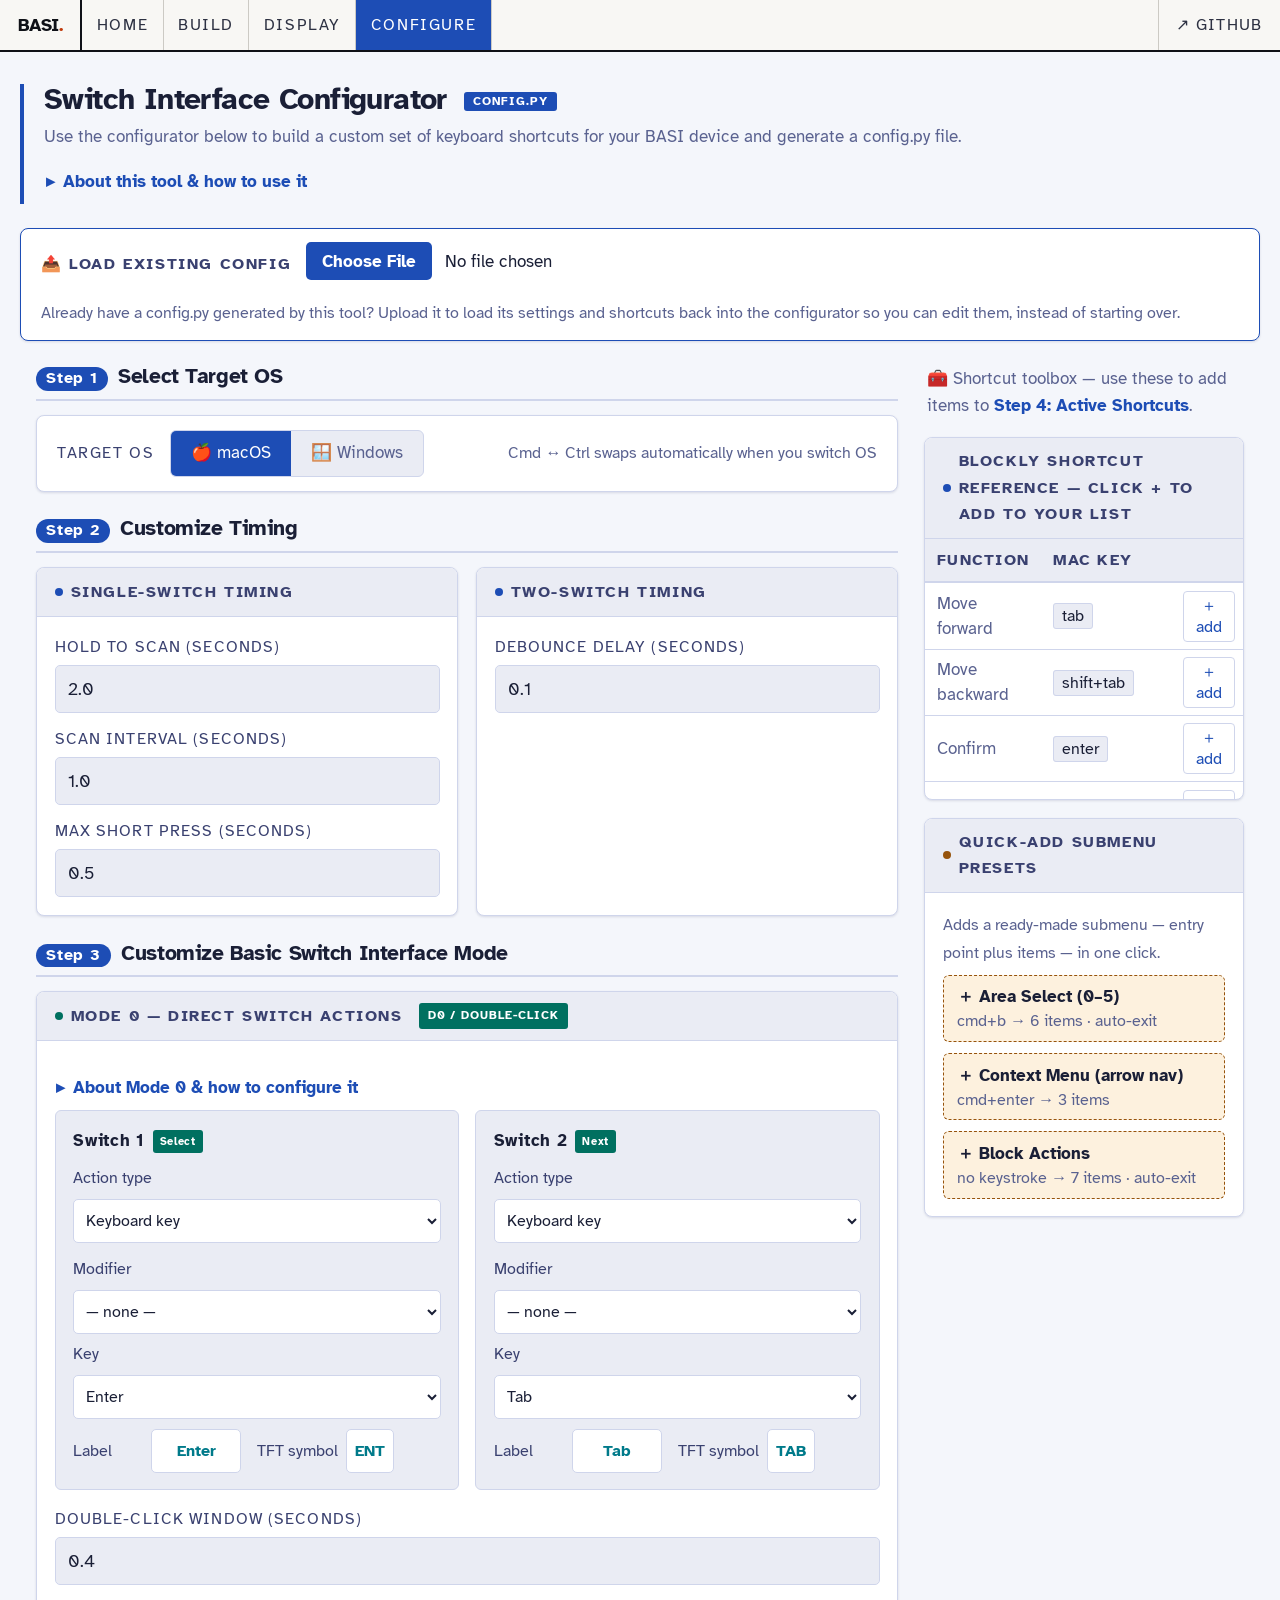
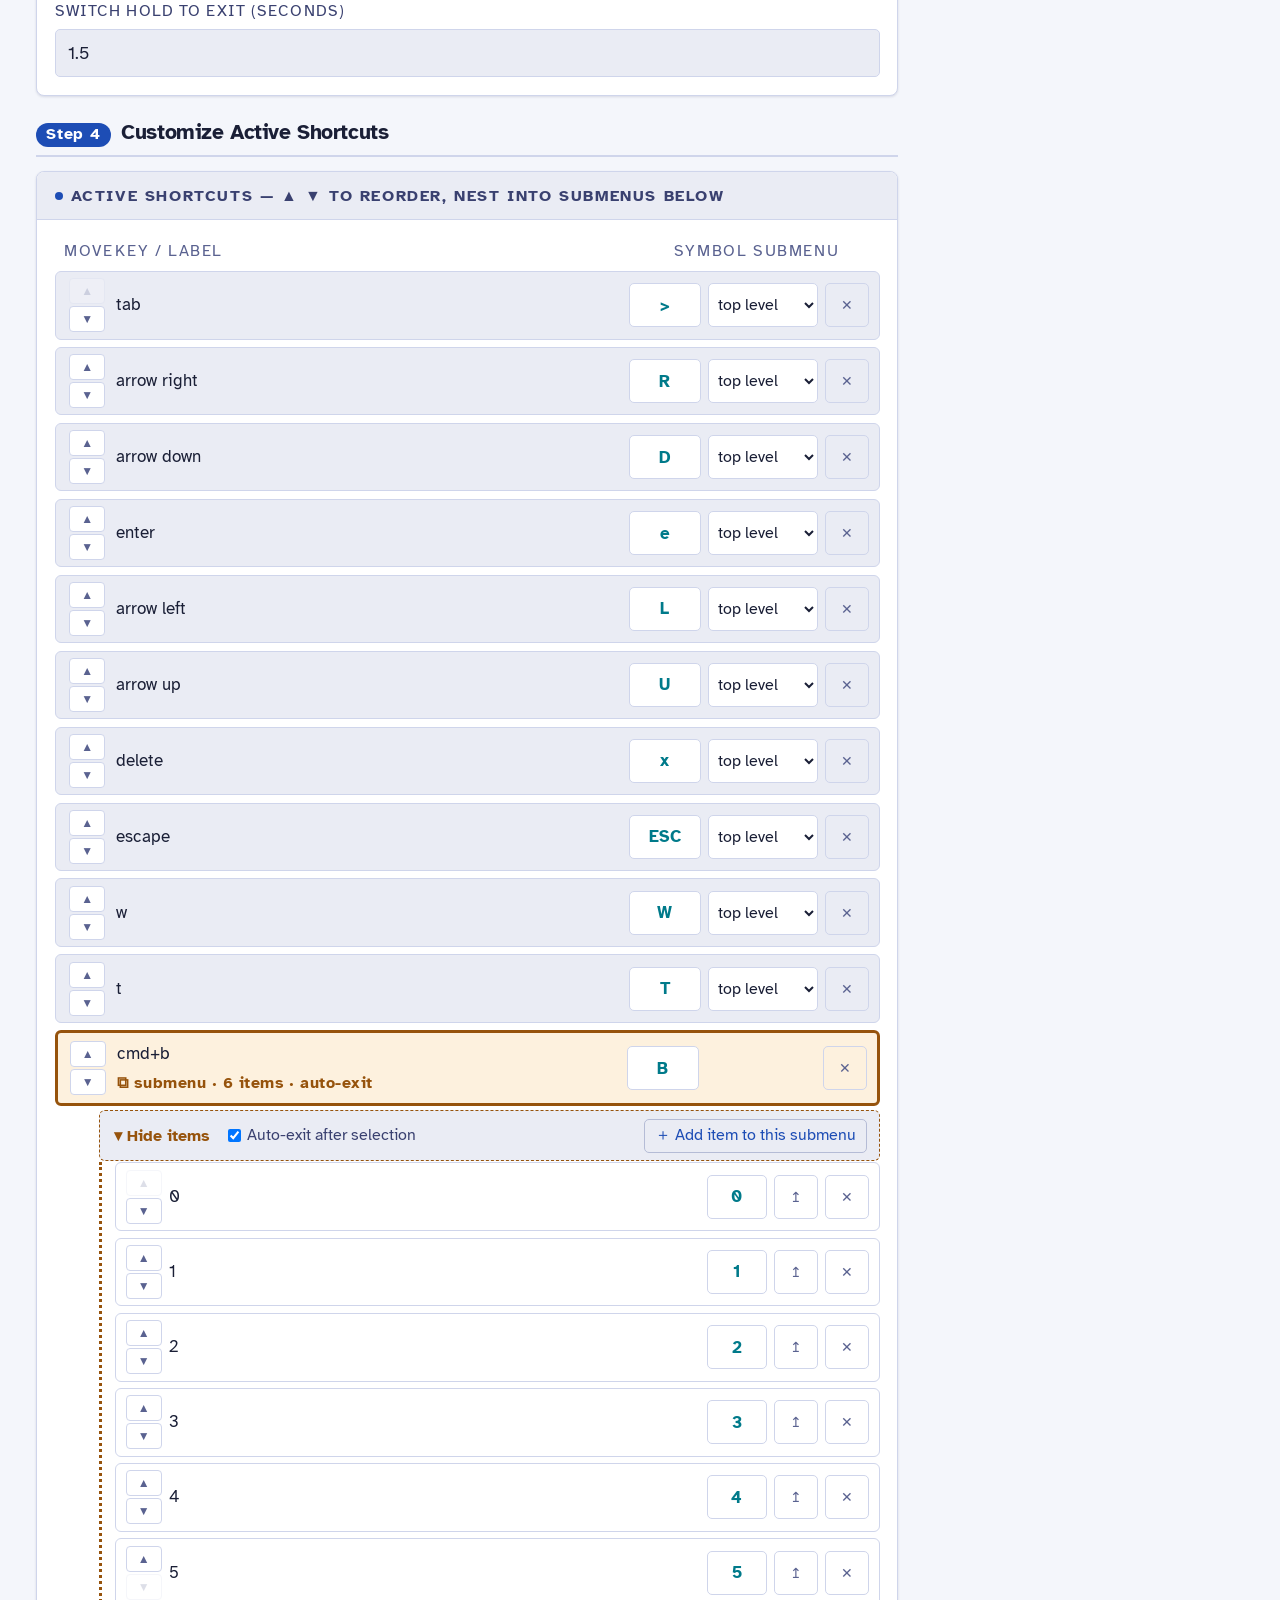
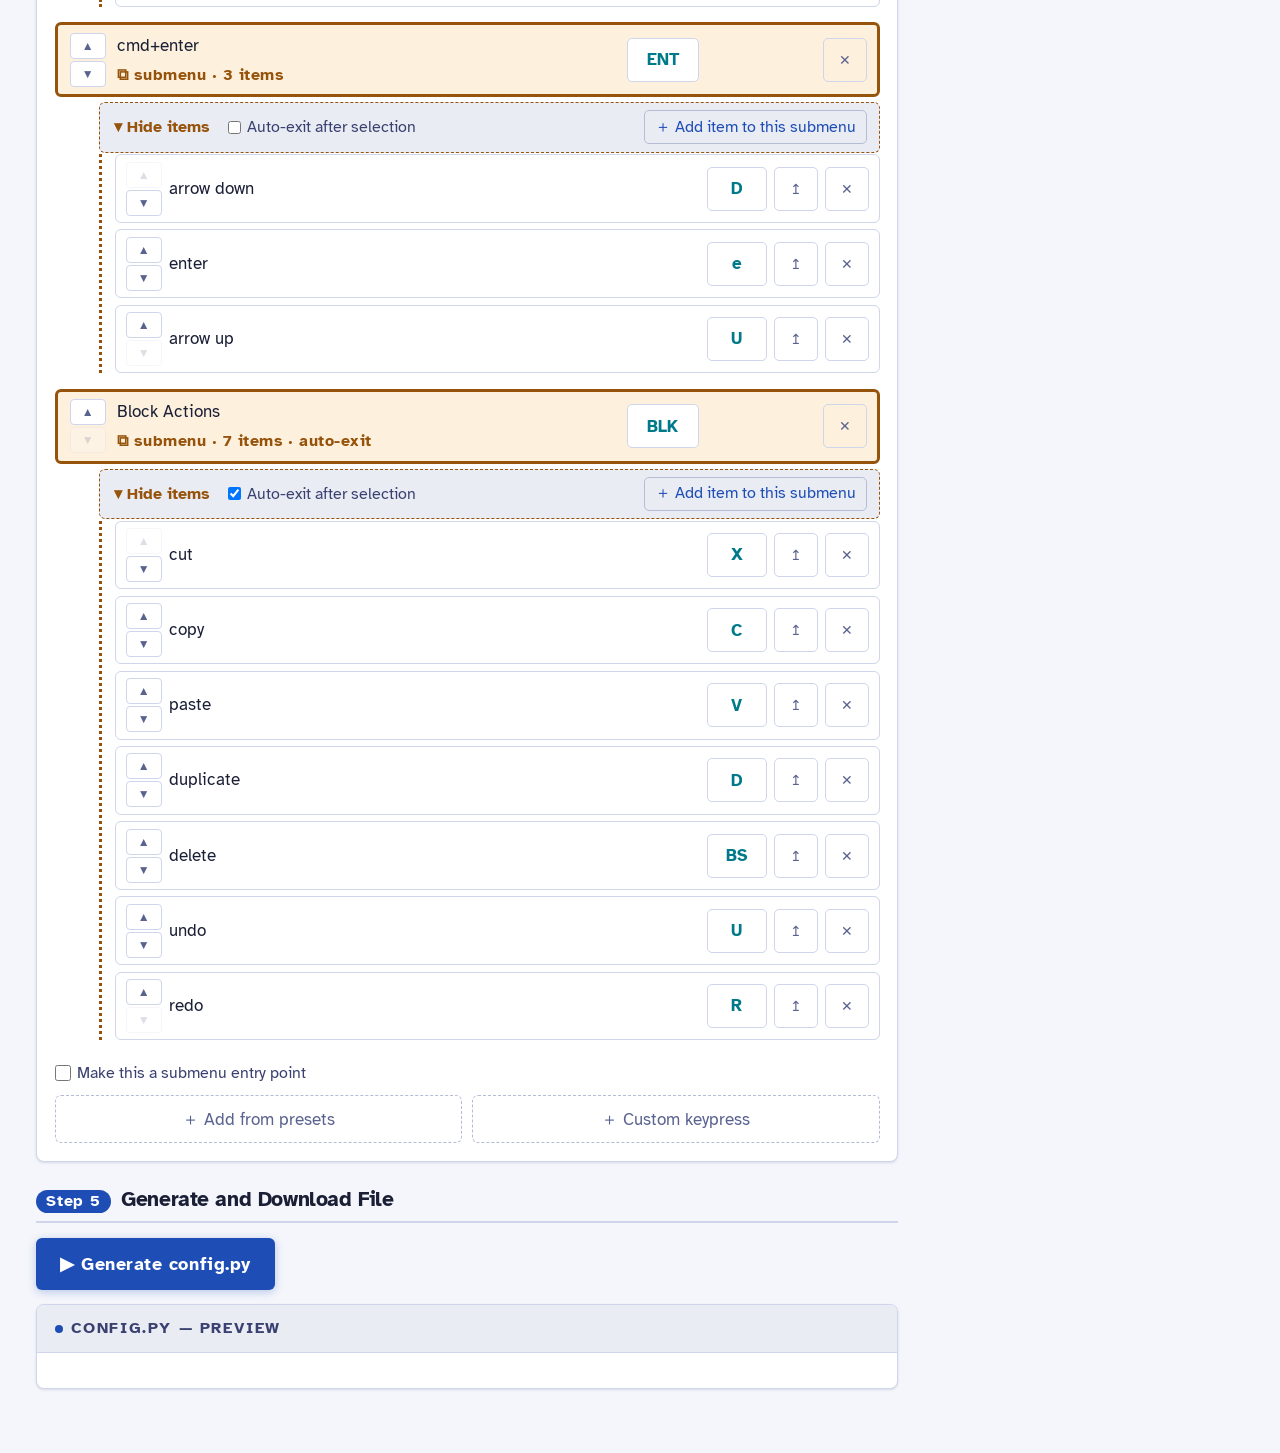
==== commit 51ddb441: "Upload File Added feature for uploading existing config.py file for modification. Visual Configurato" ====
--- a/docs/blockly_shortcut_configurator.html
+++ b/docs/blockly_shortcut_configurator.html
@@ -49,7 +49,7 @@
 
   /* ── PAGE HEADER ── */
   .cfg-header {
-    max-width: 900px;
+    max-width: 1240px;
     margin: 2rem auto 1.5rem;
     padding: 0 1rem;
     border-left: 4px solid var(--cfg-accent);
@@ -68,6 +68,38 @@
     line-height: 1.7;
   }
   .cfg-header a { color: var(--cfg-accent); }
+
+  /* ── COLLAPSIBLE PAGE INFO ── */
+  .cfg-info { margin-top: 0.5rem; }
+  .cfg-info summary {
+    cursor: pointer;
+    font-size: var(--text-sm);
+    color: var(--cfg-accent);
+    font-weight: 600;
+    padding: 0.4rem 0.1rem;
+    list-style: none;
+    min-height: 44px;
+    display: flex;
+    align-items: center;
+  }
+  .cfg-info summary::-webkit-details-marker { display: none; }
+  .cfg-info summary::before {
+    content: '▸';
+    display: inline-block;
+    margin-right: 0.5rem;
+    transition: transform 0.15s;
+  }
+  .cfg-info[open] summary::before { transform: rotate(90deg); }
+  .cfg-info summary:focus-visible {
+    outline: 3px solid var(--focus);
+    outline-offset: 2px;
+  }
+  .cfg-info p {
+    font-size: var(--text-sm);
+    color: var(--cfg-muted);
+    line-height: 1.7;
+    margin: 0.7rem 0 0;
+  }
   .badge {
     display: inline-block;
     font-size: 0.75rem;
@@ -82,11 +114,72 @@
     font-family: var(--ff-mono);
   }
 
+  /* ── UPLOAD EXISTING CONFIG ── */
+  .upload-bar {
+    max-width: 1240px;
+    margin: 0 auto 1.5rem;
+    padding: 0.85rem 1.25rem;
+    display: flex;
+    align-items: center;
+    gap: 0.9rem;
+    background: var(--cfg-card);
+    border: 1.5px solid var(--cfg-accent);
+    border-radius: 8px;
+    box-shadow: var(--cfg-shadow);
+    flex-wrap: wrap;
+  }
+  .upload-bar-label {
+    font-size: var(--text-xs);
+    text-transform: uppercase;
+    letter-spacing: 0.1em;
+    color: var(--cfg-label);
+    white-space: nowrap;
+    font-weight: 600;
+  }
+  .upload-bar input[type="file"] {
+    font-family: 'Atkinson Hyperlegible', Arial, sans-serif;
+    font-size: var(--text-sm);
+    color: var(--cfg-text);
+    min-height: 44px;
+    flex: 1;
+    min-width: 200px;
+  }
+  .upload-bar input[type="file"]::file-selector-button {
+    font-family: 'Atkinson Hyperlegible', Arial, sans-serif;
+    font-weight: 600;
+    font-size: var(--text-sm);
+    background: var(--cfg-accent);
+    color: #fff;
+    border: none;
+    border-radius: 5px;
+    padding: 0.5rem 1rem;
+    margin-right: 0.85rem;
+    cursor: pointer;
+    min-height: 38px;
+    transition: opacity 0.15s;
+  }
+  .upload-bar input[type="file"]::file-selector-button:hover { opacity: 0.85; }
+  .upload-bar input[type="file"]:focus-visible {
+    outline: 3px solid var(--focus);
+    outline-offset: 2px;
+  }
+  .upload-hint {
+    font-size: var(--text-xs);
+    color: var(--cfg-muted);
+    flex-basis: 100%;
+    line-height: 1.6;
+  }
+  #upload-status {
+    font-size: var(--text-sm);
+    flex-basis: 100%;
+    display: none;
+    line-height: 1.5;
+  }
+  #upload-status.ok  { color: #1a7a50; display: block; }
+  #upload-status.err { color: var(--cfg-warn); display: block; }
+
   /* ── OS TOGGLE ── */
   .os-bar {
-    max-width: 900px;
-    margin: 0 auto 1.5rem;
-    padding: 0 1rem;
     display: flex;
     align-items: center;
     gap: 1rem;
@@ -143,16 +236,86 @@
   .os-note { font-size: var(--text-xs); color: var(--cfg-muted); margin-left: auto; }
 
   /* ── LAYOUT ── */
-  .cfg-layout {
-    max-width: 900px;
+  .cfg-columns {
+    max-width: 1240px;
     margin: 0 auto;
     padding: 0 1rem;
     display: grid;
+    grid-template-columns: minmax(0, 1fr) 320px;
+    gap: 1.6rem;
+    align-items: start;
+  }
+  .cfg-main {
+    display: flex;
+    flex-direction: column;
+    gap: 1.6rem;
+    min-width: 0;
+  }
+  .cfg-sidebar {
+    display: flex;
+    flex-direction: column;
+    gap: 1.1rem;
+    position: sticky;
+    top: 1rem;
+    align-self: start;
+  }
+  .sidebar-lead {
+    font-size: var(--text-sm);
+    color: var(--cfg-muted);
+    line-height: 1.6;
+    margin: 0;
+    padding: 0 0.2rem;
+  }
+  .sidebar-lead strong { color: var(--cfg-accent); }
+
+  .step-section {
+    display: flex;
+    flex-direction: column;
+    gap: 0.9rem;
+  }
+  .step-heading {
+    font-family: var(--ff-head);
+    font-size: clamp(1.05rem, 2.2vw, 1.3rem);
+    color: var(--cfg-text);
+    display: flex;
+    align-items: baseline;
+    gap: 0.65rem;
+    margin: 0;
+    padding-bottom: 0.5rem;
+    border-bottom: 2px solid var(--cfg-border);
+  }
+  .step-num {
+    display: inline-block;
+    background: var(--cfg-accent);
+    color: #fff;
+    font-family: var(--ff-mono);
+    font-size: var(--text-xs);
+    letter-spacing: 0.05em;
+    padding: 3px 10px;
+    border-radius: 999px;
+    white-space: nowrap;
+    flex-shrink: 0;
+  }
+  .step-grid-2col {
+    display: grid;
     grid-template-columns: 1fr 1fr;
     gap: 1.1rem;
   }
+
+  /* Brief highlight used to draw the eye (and screen-reader focus) to
+     wherever a shortcut/preset you just chose to add will actually land. */
+  .highlight-target { animation: panelFlash 1.5s ease; }
+  @keyframes panelFlash {
+    0%   { box-shadow: 0 0 0 4px rgba(29,77,181,0.35); }
+    100% { box-shadow: var(--cfg-shadow); }
+  }
+
+  @media (max-width: 980px) {
+    .cfg-columns { grid-template-columns: 1fr; }
+    .cfg-sidebar { position: static; }
+  }
   @media (max-width: 660px) {
-    .cfg-layout { grid-template-columns: 1fr; }
+    .step-grid-2col { grid-template-columns: 1fr; }
     .os-note { display: none; }
   }
   @media (max-width: 560px) {
@@ -817,333 +980,355 @@
   <div class="cfg-header">
     <h1>Switch Interface Configurator <span class="badge">config.py</span></h1>
     <p>Use the configurator below to build a custom set of keyboard shortcuts for your BASI device and generate a config.py file.</p>
-    <br>
-    <p>Start by selecting your target OS — this ensures the correct modifier keys (Cmd vs Ctrl) are used and swapped automatically if you change your selection later.</p>
-    <br>
-    <p><strong>Mode 0 (Direct Switch)</strong> maps each external switch straight to one action with no scanning — configure it in its own panel below. <strong>Modes 1 &amp; 2</strong> (single- and two-switch scanning) share the shortcut list you build further down.</p>
-    <br>
-    <p>Use the reference table to add common shortcuts, or build your own custom combos with the builder. You can reorder active shortcuts with the ▲ ▼ buttons</p> 
-    <br>
-    <p>Any shortcut can become a <strong>submenu entry point</strong> — selecting it on the device opens a shorter list of related items instead of scanning through everything. Submenu entries stand out in the active list with an amber background and a thicker outline. Nest an existing shortcut into a submenu with its "Submenu" dropdown, or drag it onto a submenu row.</p>
-    <br>
-    <p>Generate a file preview which can then be downloaded and flashed to your device.</p>
+    <details class="cfg-info">
+      <summary>About this tool &amp; how to use it</summary>
+      <p>Start by selecting your target OS — this ensures the correct modifier keys (Cmd vs Ctrl) are used and swapped automatically if you change your selection later.</p>
+      <p><strong>Mode 0 (Direct Switch)</strong> maps each external switch straight to one action with no scanning — configure it in its own panel below. <strong>Modes 1 &amp; 2</strong> (single- and two-switch scanning) share the shortcut list you build further down.</p>
+      <p>Use the reference table to add common shortcuts, or build your own custom combos with the builder. You can reorder active shortcuts with the ▲ ▼ buttons</p>
+      <p>Any shortcut can become a <strong>submenu entry point</strong> — selecting it on the device opens a shorter list of related items instead of scanning through everything. Submenu entries stand out in the active list with an amber background and a thicker outline. Nest an existing shortcut into a submenu with its "Submenu" dropdown, or drag it onto a submenu row.</p>
+      <p>Generate a file preview which can then be downloaded and flashed to your device.</p>
+    </details>
   </div>
 
-  <!-- ── OS SELECTOR ── -->
-  <div class="os-bar" role="group" aria-labelledby="os-bar-label">
-    <span class="os-bar-label" id="os-bar-label">Target OS</span>
-    <div class="os-toggle">
-      <input type="radio" name="os" id="os-mac" value="mac" checked>
-      <label for="os-mac">🍎 macOS</label>
-      <input type="radio" name="os" id="os-win" value="windows">
-      <label for="os-win">🪟 Windows</label>
-    </div>
-    <span class="os-note">Cmd ↔ Ctrl swaps automatically when you switch OS</span>
+  <!-- ── LOAD EXISTING CONFIG ── -->
+  <div class="upload-bar" role="group" aria-labelledby="upload-bar-label">
+    <span class="upload-bar-label" id="upload-bar-label">📤 Load Existing Config</span>
+    <input type="file" id="config-upload" accept=".py,text/x-python,text/plain"
+           aria-describedby="upload-hint">
+    <span id="upload-hint" class="upload-hint">
+      Already have a config.py generated by this tool? Upload it to load its settings and shortcuts back into the configurator so you can edit them, instead of starting over.
+    </span>
+    <span id="upload-status" role="status" aria-live="polite"></span>
   </div>
 
-  <div class="cfg-layout">
-
-    <!-- ── TIMING ── -->
-    <div class="panel">
-      <div class="panel-header"><span class="dot" aria-hidden="true"></span>Single-Switch Timing</div>
-      <div class="panel-body timing-grid">
-        <div class="field-row">
-          <label for="hold_to_scan">Hold to scan (seconds)</label>
-          <input type="number" id="hold_to_scan" value="2.0" step="0.1" min="0.1"
-                 aria-describedby="hint-hold">
-          <span id="hint-hold" class="sr-only">Duration in seconds the switch must be held before auto-scanning begins</span>
+  <div class="cfg-columns">
+    <div class="cfg-main">
+
+      <!-- ── STEP 1: OS SELECTOR ── -->
+      <section class="step-section" aria-labelledby="step1-heading">
+        <h2 class="step-heading" id="step1-heading"><span class="step-num">Step 1</span> Select Target OS</h2>
+        <div class="os-bar" role="group" aria-labelledby="os-bar-label">
+          <span class="os-bar-label" id="os-bar-label">Target OS</span>
+          <div class="os-toggle">
+            <input type="radio" name="os" id="os-mac" value="mac" checked>
+            <label for="os-mac">🍎 macOS</label>
+            <input type="radio" name="os" id="os-win" value="windows">
+            <label for="os-win">🪟 Windows</label>
+          </div>
+          <span class="os-note">Cmd ↔ Ctrl swaps automatically when you switch OS</span>
         </div>
-        <div class="field-row">
-          <label for="scan_interval">Scan interval (seconds)</label>
-          <input type="number" id="scan_interval" value="1.0" step="0.1" min="0.1">
+      </section>
+
+      <!-- ── STEP 2: TIMING ── -->
+      <section class="step-section" aria-labelledby="step2-heading">
+        <h2 class="step-heading" id="step2-heading"><span class="step-num">Step 2</span> Customize Timing</h2>
+        <div class="step-grid-2col">
+          <div class="panel">
+            <div class="panel-header"><span class="dot" aria-hidden="true"></span>Single-Switch Timing</div>
+            <div class="panel-body timing-grid">
+              <div class="field-row">
+                <label for="hold_to_scan">Hold to scan (seconds)</label>
+                <input type="number" id="hold_to_scan" value="2.0" step="0.1" min="0.1"
+                       aria-describedby="hint-hold">
+                <span id="hint-hold" class="sr-only">Duration in seconds the switch must be held before auto-scanning begins</span>
+              </div>
+              <div class="field-row">
+                <label for="scan_interval">Scan interval (seconds)</label>
+                <input type="number" id="scan_interval" value="1.0" step="0.1" min="0.1">
+              </div>
+              <div class="field-row">
+                <label for="max_short_press">Max short press (seconds)</label>
+                <input type="number" id="max_short_press" value="0.5" step="0.05" min="0.05">
+              </div>
+            </div>
+          </div>
+
+          <div class="panel">
+            <div class="panel-header"><span class="dot" aria-hidden="true"></span>Two-Switch Timing</div>
+            <div class="panel-body timing-grid">
+              <div class="field-row">
+                <label for="debounce">Debounce delay (seconds)</label>
+                <input type="number" id="debounce" value="0.1" step="0.01" min="0.01">
+              </div>
+            </div>
+          </div>
         </div>
-        <div class="field-row">
-          <label for="max_short_press">Max short press (seconds)</label>
-          <input type="number" id="max_short_press" value="0.5" step="0.05" min="0.05">
+      </section>
+
+      <!-- ── STEP 3: MODE 0 ── -->
+      <section class="step-section" aria-labelledby="step3-heading">
+        <h2 class="step-heading" id="step3-heading"><span class="step-num">Step 3</span> Customize Basic Switch Interface Mode</h2>
+        <div class="panel mode0-panel">
+          <div class="panel-header"><span class="dot" style="background:#007060" aria-hidden="true"></span>Mode 0 — Direct Switch Actions <span class="badge" style="background:#007060">D0 / double-click</span></div>
+          <div class="panel-body">
+            <details class="cfg-info">
+              <summary>About Mode 0 &amp; how to configure it</summary>
+              <p>Mode 0 maps each external switch to a single, immediate action — no scanning or submenus, just a direct press. Enter this mode by pressing <strong>D0</strong> on the board, or by <strong>double-clicking</strong> either external switch at the mode-select screen. Configure the action for each switch below; supports keyboard keys, mouse controls, and media keys.</p>
+              <p><strong>Two-step setup:</strong> pick an <em>action type</em> first, then a second dropdown appears with the specific controls for that type. The <strong>Label</strong> and <strong>TFT symbol</strong> auto-fill to match your choice — edit either one to override it (your edit then sticks). <strong>Keyboard:</strong> optional modifier + key. <strong>Mouse click:</strong> left / right / middle. <strong>Mouse scroll:</strong> ticks up or down. <strong>Mouse move:</strong> X/Y pixels per press. <strong>Media:</strong> play/pause, volume, track skip, mute, brightness — requires <code>adafruit_hid</code> ≥ 6.0. Keep the TFT symbol to 1–3 plain characters (the onboard display does not render emoji).</p>
+            </details>
+            <div class="mode0-grid">
+
+              <!-- Switch 1 -->
+              <div class="mode0-switch-card">
+                <div class="mode0-switch-title">
+                  Switch 1 <span class="mode0-pin-badge">Select</span>
+                </div>
+                <div class="mode0-type-row">
+                  <label for="sw1-type">Action type</label>
+                  <select id="sw1-type" class="key-select" onchange="updateMode0Fields(1)">
+                    <option value="key">Keyboard key</option>
+                    <option value="mouse_click">Mouse click</option>
+                    <option value="mouse_scroll">Mouse scroll</option>
+                    <option value="mouse_move">Mouse move</option>
+                    <option value="media">Media / consumer</option>
+                  </select>
+                </div>
+                <div class="mode0-subfields" id="sw1-fields">
+                  <!-- rendered by updateMode0Fields(1) -->
+                </div>
+                <div class="mode0-type-row">
+                  <label for="sw1-label">Label</label>
+                  <input type="text" id="sw1-label" class="symbol-input" style="width:90px" maxlength="20" value="Enter" data-auto="true" oninput="markMode0Manual(this)" aria-label="Switch 1 display label">
+                  <label for="sw1-symbol" style="margin-left:0.5rem">TFT symbol</label>
+                  <input type="text" id="sw1-symbol" class="symbol-input" style="width:48px" maxlength="3" value="ENT" data-auto="true" oninput="markMode0Manual(this)" aria-label="Switch 1 TFT symbol (1-3 chars)">
+                </div>
+              </div>
+
+              <!-- Switch 2 -->
+              <div class="mode0-switch-card">
+                <div class="mode0-switch-title">
+                  Switch 2 <span class="mode0-pin-badge">Next</span>
+                </div>
+                <div class="mode0-type-row">
+                  <label for="sw2-type">Action type</label>
+                  <select id="sw2-type" class="key-select" onchange="updateMode0Fields(2)">
+                    <option value="key">Keyboard key</option>
+                    <option value="mouse_click">Mouse click</option>
+                    <option value="mouse_scroll">Mouse scroll</option>
+                    <option value="mouse_move">Mouse move</option>
+                    <option value="media">Media / consumer</option>
+                  </select>
+                </div>
+                <div class="mode0-subfields" id="sw2-fields">
+                  <!-- rendered by updateMode0Fields(2) -->
+                </div>
+                <div class="mode0-type-row">
+                  <label for="sw2-label">Label</label>
+                  <input type="text" id="sw2-label" class="symbol-input" style="width:90px" maxlength="20" value="Tab" data-auto="true" oninput="markMode0Manual(this)" aria-label="Switch 2 display label">
+                  <label for="sw2-symbol" style="margin-left:0.5rem">TFT symbol</label>
+                  <input type="text" id="sw2-symbol" class="symbol-input" style="width:48px" maxlength="3" value="TAB" data-auto="true" oninput="markMode0Manual(this)" aria-label="Switch 2 TFT symbol (1-3 chars)">
+                </div>
+              </div>
+
+            </div>
+
+            <!-- Mode 0 timing (double-click window, switch hold to exit) -->
+            <div class="timing-grid" style="margin-top:1rem">
+              <div class="field-row">
+                <label for="dbl_click_window">Double-click window (seconds)</label>
+                <input type="number" id="dbl_click_window" value="0.4" step="0.05" min="0.1"
+                       aria-describedby="hint-dbl">
+                <span id="hint-dbl" class="sr-only">Max gap in seconds between two clicks to register as a double-click and enter Mode 0</span>
+              </div>
+              <div class="field-row">
+                <label for="switch_hold_exit">Switch hold to exit (seconds)</label>
+                <input type="number" id="switch_hold_exit" value="1.5" step="0.1" min="0.3"
+                       aria-describedby="hint-swhold">
+                <span id="hint-swhold" class="sr-only">How long to hold an external switch in Mode 0 to return to the mode-select screen. D0 also exits Mode 0 instantly.</span>
+              </div>
+            </div>
+          </div>
+        </div>
+      </section>
+
+      <!-- ── STEP 4: ACTIVE SHORTCUTS ── -->
+      <section class="step-section" aria-labelledby="step4-heading">
+        <h2 class="step-heading" id="step4-heading"><span class="step-num">Step 4</span> Customize Active Shortcuts</h2>
+
+        <div class="panel">
+          <div class="panel-header"><span class="dot" aria-hidden="true"></span>Active Shortcuts — ▲ ▼ to reorder, nest into submenus below</div>
+          <div class="panel-body">
+            <div class="list-labels" aria-hidden="true">
+              <span>Move</span><span>Key / Label</span><span style="text-align:center">Symbol</span><span>Submenu</span><span></span>
+            </div>
+            <div id="keycode-list" aria-label="Active shortcut list" role="list"
+                 aria-describedby="list-help"></div>
+            <p id="list-help" class="sr-only">
+              Each shortcut has Move Up and Move Down buttons. Activating a move button keeps
+              focus on that button so you can continue pressing to reorder with minimal switches.
+              Submenu entry points are shown with an amber background and a thicker border, and
+              have their own controls below them to show their items, add items, and toggle
+              auto-exit. A plain shortcut has a "Move into submenu" dropdown to nest it under an
+              existing submenu entry point.
+            </p>
+            <div id="move-announce" aria-live="assertive" aria-atomic="true" class="sr-only"></div>
+
+            <div class="add-options" role="group" aria-label="Options for the next shortcut you add">
+              <label for="opt-submenu"><input type="checkbox" id="opt-submenu"> Make this a submenu entry point</label>
+              <label for="opt-autoexit" id="opt-autoexit-wrap" style="display:none">
+                <input type="checkbox" id="opt-autoexit"> Auto-exit submenu after a selection
+              </label>
+            </div>
+
+            <div class="child-add-banner" id="child-add-banner" role="status">
+              <span>Adding items to submenu "<strong id="child-add-target-label"></strong>" —
+                    use presets or the custom builder below, then press Done.</span>
+              <button type="button" id="child-add-done-btn">Done</button>
+            </div>
+
+            <div class="add-row">
+              <button class="add-btn" onclick="focusPresetReference()">＋ Add from presets</button>
+              <button class="add-btn custom" onclick="toggleCustomForm()" aria-expanded="false" id="toggle-custom-btn">＋ Custom keypress</button>
+            </div>
+          </div>
+        </div>
+
+        <!-- ── CUSTOM BUILDER ── -->
+        <div class="panel custom-panel" id="custom-panel" style="display:none">
+          <div class="panel-header"><span class="dot" style="background:var(--cfg-accent2)" aria-hidden="true"></span>Custom Keypress Builder</div>
+          <div class="panel-body">
+            <div class="add-options" id="custom-nokey-row" style="margin-top:0;margin-bottom:0.7rem">
+              <label for="custom-nokey">
+                <input type="checkbox" id="custom-nokey" onchange="toggleFolderMode()">
+                No keystroke (organisational folder only — must be a submenu entry point)
+              </label>
+            </div>
+            <div class="custom-form">
+              <div class="field-row" id="custom-mod-row">
+                <label for="custom-mod">Modifier(s)</label>
+                <select id="custom-mod" class="key-select">
+                  <option value="">— none —</option>
+                  <option value="LEFT_CONTROL">Ctrl</option>
+                  <option value="LEFT_SHIFT">Shift</option>
+                  <option value="LEFT_ALT">Alt</option>
+                  <option value="LEFT_GUI">Cmd / Win</option>
+                  <option value="LEFT_CONTROL,LEFT_SHIFT">Ctrl + Shift</option>
+                  <option value="LEFT_CONTROL,LEFT_ALT">Ctrl + Alt</option>
+                  <option value="LEFT_GUI,LEFT_SHIFT">Cmd + Shift</option>
+                  <option value="LEFT_SHIFT,LEFT_ALT">Shift + Alt</option>
+                </select>
+              </div>
+              <div class="field-row" id="custom-key-row">
+                <label for="custom-key">Base Key</label>
+                <select id="custom-key" class="key-select">
+                  <option value="TAB">Tab</option>
+                  <option value="ENTER">Enter</option>
+                  <option value="SPACE">Space</option>
+                  <option value="BACKSPACE">Backspace</option>
+                  <option value="DELETE">Delete</option>
+                  <option value="ESCAPE">Escape</option>
+                  <option value="RIGHT_ARROW">→ Arrow Right</option>
+                  <option value="LEFT_ARROW">← Arrow Left</option>
+                  <option value="UP_ARROW">↑ Arrow Up</option>
+                  <option value="DOWN_ARROW">↓ Arrow Down</option>
+                  <option value="HOME">Home</option>
+                  <option value="END">End</option>
+                  <option value="PAGE_UP">Page Up</option>
+                  <option value="PAGE_DOWN">Page Down</option>
+                  <option value="INSERT">Insert</option>
+                  <option value="FORWARD_SLASH">/ (slash)</option>
+                  <optgroup label="Letters">
+                    <option value="A">A</option><option value="B">B</option><option value="C">C</option>
+                    <option value="D">D</option><option value="E">E</option><option value="F">F</option>
+                    <option value="G">G</option><option value="H">H</option><option value="I">I</option>
+                    <option value="J">J</option><option value="K">K</option><option value="L">L</option>
+                    <option value="M">M</option><option value="N">N</option><option value="O">O</option>
+                    <option value="P">P</option><option value="Q">Q</option><option value="R">R</option>
+                    <option value="S">S</option><option value="T">T</option><option value="U">U</option>
+                    <option value="V">V</option><option value="W">W</option><option value="X">X</option>
+                    <option value="Y">Y</option><option value="Z">Z</option>
+                  </optgroup>
+                  <optgroup label="Numbers">
+                    <option value="ONE">1</option><option value="TWO">2</option><option value="THREE">3</option>
+                    <option value="FOUR">4</option><option value="FIVE">5</option><option value="SIX">6</option>
+                    <option value="SEVEN">7</option><option value="EIGHT">8</option><option value="NINE">9</option>
+                    <option value="ZERO">0</option>
+                  </optgroup>
+                  <optgroup label="Function Keys">
+                    <option value="F1">F1</option><option value="F2">F2</option><option value="F3">F3</option>
+                    <option value="F4">F4</option><option value="F5">F5</option><option value="F6">F6</option>
+                    <option value="F7">F7</option><option value="F8">F8</option><option value="F9">F9</option>
+                    <option value="F10">F10</option><option value="F11">F11</option><option value="F12">F12</option>
+                  </optgroup>
+                </select>
+              </div>
+              <div class="field-row folder-row" id="custom-folder-row">
+                <label for="custom-folder-label">Folder label</label>
+                <input type="text" id="custom-folder-label" class="key-text-input" maxlength="24"
+                       placeholder="e.g. Block Actions" aria-describedby="hint-folder">
+                <span id="hint-folder" class="sr-only">Name shown for this folder — it sends no keystroke, it only opens its submenu</span>
+              </div>
+              <div class="field-row">
+                <label for="custom-symbol">TFT Symbol</label>
+                <input type="text" id="custom-symbol" class="symbol-input" maxlength="4"
+                       placeholder="e.g. ⌘Z" aria-describedby="hint-symbol">
+                <span id="hint-symbol" class="sr-only">1 to 3 characters shown on the device TFT screen</span>
+              </div>
+              <button class="add-custom-btn" onclick="addCustomShortcut()">＋ Add</button>
+            </div>
+            <p class="custom-help">
+              Pick an optional modifier and a base key to build combos like <code>Ctrl+Z</code> (undo) or
+              <code>Cmd+Shift+Z</code> (redo). The TFT symbol appears on the device screen — keep it 1–3 chars.
+              Custom entries (teal border) have an editable label in the active list.
+              Check "No keystroke" to build an organisational folder instead — it always becomes a submenu entry point.
+            </p>
+          </div>
+        </div>
+      </section>
+
+      <!-- ── STEP 5: GENERATE ── -->
+      <section class="step-section" aria-labelledby="step5-heading">
+        <h2 class="step-heading" id="step5-heading"><span class="step-num">Step 5</span> Generate and Download File</h2>
+        <div class="generate-row">
+          <button class="gen-btn" onclick="generateConfig()">▶ Generate config.py</button>
+          <button class="dl-btn" id="dl-btn" onclick="downloadConfig()">↓ Download config.py</button>
+          <span id="status" role="status" aria-live="polite"></span>
+        </div>
+
+        <div class="panel output-panel">
+          <div class="panel-header"><span class="dot" aria-hidden="true"></span>config.py — preview</div>
+          <div class="panel-body">
+            <textarea id="output-code" readonly spellcheck="false"
+                      aria-label="Generated config.py file content — read only preview"></textarea>
+          </div>
+        </div>
+      </section>
+
+    </div><!-- /.cfg-main -->
+
+    <aside class="cfg-sidebar" aria-labelledby="sidebar-heading">
+      <p class="sidebar-lead" id="sidebar-heading">🧰 Shortcut toolbox — use these to add items to <strong>Step 4: Active Shortcuts</strong>.</p>
+
+      <!-- ── BLOCKLY REFERENCE TABLE ── -->
+      <div class="panel" id="ref-panel">
+        <div class="panel-header"><span class="dot" aria-hidden="true"></span>Blockly Shortcut Reference — click + to add to your list</div>
+        <div class="ref-wrap">
+          <table class="ref-table" aria-label="Blockly keyboard shortcuts reference">
+            <thead>
+              <tr>
+                <th scope="col">Function</th>
+                <th scope="col" id="ref-key-col">Mac Key</th>
+                <th scope="col"><span class="sr-only">Add action</span></th>
+              </tr>
+            </thead>
+            <tbody id="ref-body"></tbody>
+          </table>
         </div>
       </div>
-    </div>
-
-    <div class="panel">
-      <div class="panel-header"><span class="dot" aria-hidden="true"></span>Two-Switch Timing</div>
-      <div class="panel-body timing-grid">
-        <div class="field-row">
-          <label for="debounce">Debounce delay (seconds)</label>
-          <input type="number" id="debounce" value="0.1" step="0.01" min="0.01">
+
+      <!-- ── QUICK-ADD SUBMENU PRESETS ── -->
+      <div class="panel">
+        <div class="panel-header"><span class="dot" style="background:var(--cfg-submenu-border)" aria-hidden="true"></span>Quick-add Submenu Presets</div>
+        <div class="panel-body">
+          <p style="font-size:var(--text-xs);color:var(--cfg-muted);margin-bottom:0.3rem;">
+            Adds a ready-made submenu — entry point plus items — in one click.
+          </p>
+          <div class="quick-add-row" id="quick-add-row"></div>
         </div>
       </div>
-    </div>
-
-    <!-- ── MODE 0: DIRECT SWITCH ── -->
-    <hr class="section-divider">
-    <div class="panel mode0-panel">
-      <div class="panel-header"><span class="dot" style="background:#007060" aria-hidden="true"></span>Mode 0 — Direct Switch Actions <span class="badge" style="background:#007060">D0 / double-click</span></div>
-      <div class="panel-body">
-        <p style="font-size:var(--text-sm);color:var(--cfg-muted);margin-bottom:1rem;line-height:1.65">
-          Mode 0 maps each external switch to a single, immediate action — no scanning or submenus, just a direct press.
-          Enter this mode by pressing <strong>D0</strong> on the board, or by <strong>double-clicking</strong> either external switch at the mode-select screen.
-          Configure the action for each switch below; supports keyboard keys, mouse controls, and media keys.
-        </p>
-        <div class="mode0-grid">
-
-          <!-- Switch 1 — A1 -->
-          <div class="mode0-switch-card">
-            <div class="mode0-switch-title">
-              Switch 1 <span class="mode0-pin-badge">A1</span>
-            </div>
-            <div class="mode0-type-row">
-              <label for="sw1-type">Action type</label>
-              <select id="sw1-type" class="key-select" onchange="updateMode0Fields(1)">
-                <option value="key">Keyboard key</option>
-                <option value="mouse_click">Mouse click</option>
-                <option value="mouse_scroll">Mouse scroll</option>
-                <option value="mouse_move">Mouse move</option>
-                <option value="media">Media / consumer</option>
-              </select>
-            </div>
-            <div class="mode0-subfields" id="sw1-fields">
-              <!-- rendered by updateMode0Fields(1) -->
-            </div>
-            <div class="mode0-type-row">
-              <label for="sw1-label">Label</label>
-              <input type="text" id="sw1-label" class="symbol-input" style="width:90px" maxlength="20" value="Enter" data-auto="true" oninput="markMode0Manual(this)" aria-label="Switch 1 display label">
-              <label for="sw1-symbol" style="margin-left:0.5rem">TFT symbol</label>
-              <input type="text" id="sw1-symbol" class="symbol-input" style="width:48px" maxlength="3" value="ENT" data-auto="true" oninput="markMode0Manual(this)" aria-label="Switch 1 TFT symbol (1-3 chars)">
-            </div>
-          </div>
-
-          <!-- Switch 2 — A2 -->
-          <div class="mode0-switch-card">
-            <div class="mode0-switch-title">
-              Switch 2 <span class="mode0-pin-badge">A2</span>
-            </div>
-            <div class="mode0-type-row">
-              <label for="sw2-type">Action type</label>
-              <select id="sw2-type" class="key-select" onchange="updateMode0Fields(2)">
-                <option value="key">Keyboard key</option>
-                <option value="mouse_click">Mouse click</option>
-                <option value="mouse_scroll">Mouse scroll</option>
-                <option value="mouse_move">Mouse move</option>
-                <option value="media">Media / consumer</option>
-              </select>
-            </div>
-            <div class="mode0-subfields" id="sw2-fields">
-              <!-- rendered by updateMode0Fields(2) -->
-            </div>
-            <div class="mode0-type-row">
-              <label for="sw2-label">Label</label>
-              <input type="text" id="sw2-label" class="symbol-input" style="width:90px" maxlength="20" value="Tab" data-auto="true" oninput="markMode0Manual(this)" aria-label="Switch 2 display label">
-              <label for="sw2-symbol" style="margin-left:0.5rem">TFT symbol</label>
-              <input type="text" id="sw2-symbol" class="symbol-input" style="width:48px" maxlength="3" value="TAB" data-auto="true" oninput="markMode0Manual(this)" aria-label="Switch 2 TFT symbol (1-3 chars)">
-            </div>
-          </div>
-
-          <p class="mode0-note">
-            <strong>Two-step setup:</strong> pick an <em>action type</em> first, then a second dropdown appears with the specific controls for that type.
-            The <strong>Label</strong> and <strong>TFT symbol</strong> auto-fill to match your choice — edit either one to override it (your edit then sticks).
-            <strong>Keyboard:</strong> optional modifier + key. <strong>Mouse click:</strong> left / right / middle.
-            <strong>Mouse scroll:</strong> ticks up or down. <strong>Mouse move:</strong> X/Y pixels per press.
-            <strong>Media:</strong> play/pause, volume, track skip, mute, brightness — requires <code>adafruit_hid</code> ≥ 6.0.
-            Keep the TFT symbol to 1–3 plain characters (the onboard display does not render emoji).
-          </p>
-        </div>
-
-        <!-- Mode 0 timing (double-click window, switch hold to exit) -->
-        <div class="timing-grid" style="margin-top:1rem">
-          <div class="field-row">
-            <label for="dbl_click_window">Double-click window (seconds)</label>
-            <input type="number" id="dbl_click_window" value="0.4" step="0.05" min="0.1"
-                   aria-describedby="hint-dbl">
-            <span id="hint-dbl" class="sr-only">Max gap in seconds between two clicks to register as a double-click and enter Mode 0</span>
-          </div>
-          <div class="field-row">
-            <label for="switch_hold_exit">Switch hold to exit (seconds)</label>
-            <input type="number" id="switch_hold_exit" value="1.5" step="0.1" min="0.3"
-                   aria-describedby="hint-swhold">
-            <span id="hint-swhold" class="sr-only">How long to hold an external switch in Mode 0 to return to the mode-select screen. D0 also exits Mode 0 instantly.</span>
-          </div>
-        </div>
-      </div>
-    </div>
-    <hr class="section-divider">
-
-    <!-- ── BLOCKLY REFERENCE TABLE ── -->
-    <div class="panel full-width">
-      <div class="panel-header"><span class="dot" aria-hidden="true"></span>Blockly Shortcut Reference — click + to add to your list</div>
-      <div class="ref-wrap">
-        <table class="ref-table" aria-label="Blockly keyboard shortcuts reference">
-          <thead>
-            <tr>
-              <th scope="col">Function</th>
-              <th scope="col" id="ref-key-col">Mac Key</th>
-              <th scope="col"><span class="sr-only">Add action</span></th>
-            </tr>
-          </thead>
-          <tbody id="ref-body"></tbody>
-        </table>
-      </div>
-    </div>
-
-    <!-- ── ACTIVE SHORTCUTS ── -->
-    <div class="panel full-width">
-      <div class="panel-header"><span class="dot" aria-hidden="true"></span>Active Shortcuts — ▲ ▼ to reorder, nest into submenus below</div>
-      <div class="panel-body">
-        <div class="list-labels" aria-hidden="true">
-          <span>Move</span><span>Key / Label</span><span style="text-align:center">Symbol</span><span>Submenu</span><span></span>
-        </div>
-        <div id="keycode-list" aria-label="Active shortcut list" role="list"
-             aria-describedby="list-help"></div>
-        <p id="list-help" class="sr-only">
-          Each shortcut has Move Up and Move Down buttons. Activating a move button keeps
-          focus on that button so you can continue pressing to reorder with minimal switches.
-          Submenu entry points are shown with an amber background and a thicker border, and
-          have their own controls below them to show their items, add items, and toggle
-          auto-exit. A plain shortcut has a "Move into submenu" dropdown to nest it under an
-          existing submenu entry point.
-        </p>
-        <div id="move-announce" aria-live="assertive" aria-atomic="true" class="sr-only"></div>
-
-        <div class="add-options" role="group" aria-label="Options for the next shortcut you add">
-          <label for="opt-submenu"><input type="checkbox" id="opt-submenu"> Make this a submenu entry point</label>
-          <label for="opt-autoexit" id="opt-autoexit-wrap" style="display:none">
-            <input type="checkbox" id="opt-autoexit"> Auto-exit submenu after a selection
-          </label>
-        </div>
-
-        <div class="child-add-banner" id="child-add-banner" role="status">
-          <span>Adding items to submenu "<strong id="child-add-target-label"></strong>" —
-                use presets or the custom builder below, then press Done.</span>
-          <button type="button" id="child-add-done-btn">Done</button>
-        </div>
-
-        <div class="add-row">
-          <button class="add-btn" onclick="addPresetShortcut()">＋ Add from presets</button>
-          <button class="add-btn custom" onclick="toggleCustomForm()" aria-expanded="false" id="toggle-custom-btn">＋ Custom keypress</button>
-        </div>
-      </div>
-    </div>
-
-    <!-- ── QUICK-ADD SUBMENU PRESETS ── -->
-    <div class="panel full-width">
-      <div class="panel-header"><span class="dot" style="background:var(--cfg-submenu-border)" aria-hidden="true"></span>Quick-add Submenu Presets</div>
-      <div class="panel-body">
-        <p style="font-size:var(--text-xs);color:var(--cfg-muted);margin-bottom:0.3rem;">
-          Adds a ready-made submenu — entry point plus items — in one click.
-        </p>
-        <div class="quick-add-row" id="quick-add-row"></div>
-      </div>
-    </div>
-
-    <!-- ── CUSTOM BUILDER ── -->
-    <div class="panel custom-panel" id="custom-panel" style="display:none">
-      <div class="panel-header"><span class="dot" style="background:var(--cfg-accent2)" aria-hidden="true"></span>Custom Keypress Builder</div>
-      <div class="panel-body">
-        <div class="add-options" id="custom-nokey-row" style="margin-top:0;margin-bottom:0.7rem">
-          <label for="custom-nokey">
-            <input type="checkbox" id="custom-nokey" onchange="toggleFolderMode()">
-            No keystroke (organisational folder only — must be a submenu entry point)
-          </label>
-        </div>
-        <div class="custom-form">
-          <div class="field-row" id="custom-mod-row">
-            <label for="custom-mod">Modifier(s)</label>
-            <select id="custom-mod" class="key-select">
-              <option value="">— none —</option>
-              <option value="LEFT_CONTROL">Ctrl</option>
-              <option value="LEFT_SHIFT">Shift</option>
-              <option value="LEFT_ALT">Alt</option>
-              <option value="LEFT_GUI">Cmd / Win</option>
-              <option value="LEFT_CONTROL,LEFT_SHIFT">Ctrl + Shift</option>
-              <option value="LEFT_CONTROL,LEFT_ALT">Ctrl + Alt</option>
-              <option value="LEFT_GUI,LEFT_SHIFT">Cmd + Shift</option>
-              <option value="LEFT_SHIFT,LEFT_ALT">Shift + Alt</option>
-            </select>
-          </div>
-          <div class="field-row" id="custom-key-row">
-            <label for="custom-key">Base Key</label>
-            <select id="custom-key" class="key-select">
-              <option value="TAB">Tab</option>
-              <option value="ENTER">Enter</option>
-              <option value="SPACE">Space</option>
-              <option value="BACKSPACE">Backspace</option>
-              <option value="DELETE">Delete</option>
-              <option value="ESCAPE">Escape</option>
-              <option value="RIGHT_ARROW">→ Arrow Right</option>
-              <option value="LEFT_ARROW">← Arrow Left</option>
-              <option value="UP_ARROW">↑ Arrow Up</option>
-              <option value="DOWN_ARROW">↓ Arrow Down</option>
-              <option value="HOME">Home</option>
-              <option value="END">End</option>
-              <option value="PAGE_UP">Page Up</option>
-              <option value="PAGE_DOWN">Page Down</option>
-              <option value="INSERT">Insert</option>
-              <option value="FORWARD_SLASH">/ (slash)</option>
-              <optgroup label="Letters">
-                <option value="A">A</option><option value="B">B</option><option value="C">C</option>
-                <option value="D">D</option><option value="E">E</option><option value="F">F</option>
-                <option value="G">G</option><option value="H">H</option><option value="I">I</option>
-                <option value="J">J</option><option value="K">K</option><option value="L">L</option>
-                <option value="M">M</option><option value="N">N</option><option value="O">O</option>
-                <option value="P">P</option><option value="Q">Q</option><option value="R">R</option>
-                <option value="S">S</option><option value="T">T</option><option value="U">U</option>
-                <option value="V">V</option><option value="W">W</option><option value="X">X</option>
-                <option value="Y">Y</option><option value="Z">Z</option>
-              </optgroup>
-              <optgroup label="Numbers">
-                <option value="ONE">1</option><option value="TWO">2</option><option value="THREE">3</option>
-                <option value="FOUR">4</option><option value="FIVE">5</option><option value="SIX">6</option>
-                <option value="SEVEN">7</option><option value="EIGHT">8</option><option value="NINE">9</option>
-                <option value="ZERO">0</option>
-              </optgroup>
-              <optgroup label="Function Keys">
-                <option value="F1">F1</option><option value="F2">F2</option><option value="F3">F3</option>
-                <option value="F4">F4</option><option value="F5">F5</option><option value="F6">F6</option>
-                <option value="F7">F7</option><option value="F8">F8</option><option value="F9">F9</option>
-                <option value="F10">F10</option><option value="F11">F11</option><option value="F12">F12</option>
-              </optgroup>
-            </select>
-          </div>
-          <div class="field-row folder-row" id="custom-folder-row">
-            <label for="custom-folder-label">Folder label</label>
-            <input type="text" id="custom-folder-label" class="key-text-input" maxlength="24"
-                   placeholder="e.g. Block Actions" aria-describedby="hint-folder">
-            <span id="hint-folder" class="sr-only">Name shown for this folder — it sends no keystroke, it only opens its submenu</span>
-          </div>
-          <div class="field-row">
-            <label for="custom-symbol">TFT Symbol</label>
-            <input type="text" id="custom-symbol" class="symbol-input" maxlength="4"
-                   placeholder="e.g. ⌘Z" aria-describedby="hint-symbol">
-            <span id="hint-symbol" class="sr-only">1 to 3 characters shown on the device TFT screen</span>
-          </div>
-          <button class="add-custom-btn" onclick="addCustomShortcut()">＋ Add</button>
-        </div>
-        <p class="custom-help">
-          Pick an optional modifier and a base key to build combos like <code>Ctrl+Z</code> (undo) or
-          <code>Cmd+Shift+Z</code> (redo). The TFT symbol appears on the device screen — keep it 1–3 chars.
-          Custom entries (teal border) have an editable label in the active list.
-          Check "No keystroke" to build an organisational folder instead — it always becomes a submenu entry point.
-        </p>
-      </div>
-    </div>
-
-    <!-- ── GENERATE ── -->
-    <hr class="section-divider">
-    <div class="generate-row">
-      <button class="gen-btn" onclick="generateConfig()">▶ Generate config.py</button>
-      <button class="dl-btn" id="dl-btn" onclick="downloadConfig()">↓ Download config.py</button>
-      <span id="status" role="status" aria-live="polite"></span>
-    </div>
-
-    <!-- ── OUTPUT ── -->
-    <div class="panel output-panel">
-      <div class="panel-header"><span class="dot" aria-hidden="true"></span>config.py — preview</div>
-      <div class="panel-body">
-        <textarea id="output-code" readonly spellcheck="false"
-                  aria-label="Generated config.py file content — read only preview"></textarea>
-      </div>
-    </div>
-
-  </div><!-- /.cfg-layout -->
+    </aside>
+
+  </div><!-- /.cfg-columns -->
 
 </main>
 
@@ -1549,6 +1734,276 @@
   });
 });
 
+// ── LOAD EXISTING CONFIG ─────────────────────────────────────────────────
+// Lets a previously-generated config.py be re-loaded so its timing values,
+// Mode 0 actions, and KEYCODES list populate this configurator instead of
+// starting from scratch. The file is plain Python, not JSON, so we do a
+// small best-effort textual conversion (strip comments, turn Keycode.X /
+// Mouse.X / ConsumerControlCode.X into quoted strings, True/False/None ->
+// true/false/null, drop trailing commas) and then JSON.parse the result.
+// This only understands the dict-based KEYCODES format this tool itself
+// generates — legacy tuple-style entries are not supported for upload.
+
+function setUploadStatus(type, msg) {
+  const el = document.getElementById('upload-status');
+  el.className = type;
+  el.textContent = msg;
+}
+
+// Remove Python "# ..." comments while respecting string literals, so a
+// '#' inside a label/symbol string isn't mistaken for a comment.
+function stripPyComments(text) {
+  let out = '';
+  let inStr = false, strCh = '';
+  for (let i = 0; i < text.length; i++) {
+    const c = text[i];
+    if (inStr) {
+      out += c;
+      if (c === '\\' && i + 1 < text.length) { out += text[i + 1]; i++; continue; }
+      if (c === strCh) inStr = false;
+      continue;
+    }
+    if (c === '"' || c === "'") { inStr = true; strCh = c; out += c; continue; }
+    if (c === '#') {
+      while (i < text.length && text[i] !== '\n') i++;
+      out += '\n';
+      continue;
+    }
+    out += c;
+  }
+  return out;
+}
+
+// Starting at the index of an opening '[' or '{', find the index of its
+// matching close, tracking nested brackets/braces and skipping over
+// string contents (and comments) so unrelated punctuation doesn't confuse it.
+function findMatchingBracket(text, openIdx) {
+  const stack = [];
+  let inStr = false, strCh = '';
+  for (let i = openIdx; i < text.length; i++) {
+    const c = text[i];
+    if (inStr) {
+      if (c === '\\') { i++; continue; }
+      if (c === strCh) inStr = false;
+      continue;
+    }
+    if (c === '"' || c === "'") { inStr = true; strCh = c; continue; }
+    if (c === '#') { while (i < text.length && text[i] !== '\n') i++; continue; }
+    if (c === '[' || c === '{') stack.push(c);
+    else if (c === ']' || c === '}') {
+      stack.pop();
+      if (stack.length === 0) return i;
+    }
+  }
+  return -1;
+}
+
+// Turn a Python dict/list literal (as sliced from the file) into a string
+// that JSON.parse can read.
+function pyLiteralToJson(text) {
+  let t = stripPyComments(text);
+  t = t.replace(/\b(?:Keycode|Mouse|ConsumerControlCode)\.([A-Za-z0-9_]+)\b/g, '"$1"');
+  t = t.replace(/\bTrue\b/g, 'true').replace(/\bFalse\b/g, 'false').replace(/\bNone\b/g, 'null');
+  t = t.replace(/'([^'\\]*)'/g, '"$1"');
+  t = t.replace(/,\s*([\]}])/g, '$1');
+  return t;
+}
+
+function parseConfigPy(text) {
+  const result = { warnings: [] };
+
+  const numMatch = (name) => {
+    const m = text.match(new RegExp(name + '\\s*=\\s*([\\d.]+)'));
+    return m ? parseFloat(m[1]) : null;
+  };
+  const strMatch = (name) => {
+    const m = text.match(new RegExp(name + '\\s*=\\s*["\']([^"\']*)["\']'));
+    return m ? m[1] : null;
+  };
+
+  result.hold       = numMatch('HOLD_TO_SCAN_SECS');
+  result.scan       = numMatch('SCAN_INTERVAL_SECS');
+  result.shortPress = numMatch('MAX_SHORT_PRESS_SECS');
+  result.debounce   = numMatch('DEBOUNCE_TIME');
+  result.dblClick   = numMatch('DOUBLE_CLICK_WINDOW');
+  result.swHold     = numMatch('SWITCH_HOLD_EXIT_SECS');
+
+  result.sw1Label  = strMatch('SWITCH1_LABEL');
+  result.sw2Label  = strMatch('SWITCH2_LABEL');
+  result.sw1Symbol = strMatch('SWITCH1_SYMBOL');
+  result.sw2Symbol = strMatch('SWITCH2_SYMBOL');
+
+  function extractDict(varName) {
+    const m = new RegExp(varName + '\\s*=\\s*(\\{)').exec(text);
+    if (!m) return null;
+    const openIdx = m.index + m[0].length - 1;
+    const closeIdx = findMatchingBracket(text, openIdx);
+    if (closeIdx === -1) return null;
+    try { return JSON.parse(pyLiteralToJson(text.slice(openIdx, closeIdx + 1))); }
+    catch (e) { result.warnings.push(`Couldn't read ${varName}, leaving it as-is.`); return null; }
+  }
+
+  result.sw1Action = extractDict('SWITCH1_ACTION');
+  result.sw2Action = extractDict('SWITCH2_ACTION');
+
+  const kcMatch = /KEYCODES\s*=\s*(\[)/.exec(text);
+  if (!kcMatch) {
+    result.error = 'No KEYCODES list found — is this a config.py from this tool?';
+    return result;
+  }
+  const openIdx = kcMatch.index + kcMatch[0].length - 1;
+  const closeIdx = findMatchingBracket(text, openIdx);
+  if (closeIdx === -1) {
+    result.error = 'The KEYCODES list brackets don\u2019t match — the file may be truncated or edited by hand.';
+    return result;
+  }
+  const rawList = text.slice(openIdx, closeIdx + 1);
+  let list;
+  try {
+    list = JSON.parse(pyLiteralToJson(rawList));
+  } catch (e) {
+    result.error = 'Couldn\u2019t parse the KEYCODES list — it may use a format (like legacy tuple entries) this tool can\u2019t read.';
+    return result;
+  }
+  if (!Array.isArray(list)) {
+    result.error = 'KEYCODES isn\u2019t a list in this file.';
+    return result;
+  }
+  result.keycodes = list;
+
+  // Detect target OS from whichever modifier shows up more across the file.
+  const guiCount  = (text.match(/LEFT_GUI|RIGHT_GUI/g) || []).length;
+  const ctrlCount = (text.match(/LEFT_CONTROL|RIGHT_CONTROL/g) || []).length;
+  result.os = guiCount >= ctrlCount ? 'mac' : 'windows';
+
+  return result;
+}
+
+// Push a parsed Mode 0 action dict into the sw1/sw2 controls, then refresh
+// the auto-suggested label/symbol so they reflect what was actually loaded.
+function applyMode0Action(sw, action) {
+  if (!action || typeof action !== 'object') return;
+  const type = ['key','mouse_click','mouse_scroll','mouse_move','media'].includes(action.type)
+    ? action.type : 'key';
+  document.getElementById('sw' + sw + '-type').value = type;
+  updateMode0Fields(sw);
+
+  if (type === 'key') {
+    const keys = Array.isArray(action.keys) && action.keys.length ? action.keys.slice() : ['ENTER'];
+    const mainKey = keys[keys.length - 1];
+    const modStr = keys.slice(0, -1).join(',');
+    const modSel = document.getElementById('sw' + sw + '-mod');
+    const keySel = document.getElementById('sw' + sw + '-key');
+    if (modSel) modSel.value = MODE0_MOD_LIST.some(m => m.value === modStr) ? modStr : '';
+    if (keySel) keySel.value = mainKey;
+  } else if (type === 'mouse_click') {
+    const el = document.getElementById('sw' + sw + '-mbtn');
+    if (el) el.value = action.button || 'LEFT_BUTTON';
+  } else if (type === 'mouse_scroll') {
+    const el = document.getElementById('sw' + sw + '-scroll');
+    if (el) el.value = (typeof action.y === 'number') ? action.y : 1;
+  } else if (type === 'mouse_move') {
+    const xEl = document.getElementById('sw' + sw + '-movex');
+    const yEl = document.getElementById('sw' + sw + '-movey');
+    if (xEl) xEl.value = (typeof action.x === 'number') ? action.x : 0;
+    if (yEl) yEl.value = (typeof action.y === 'number') ? action.y : 0;
+  } else if (type === 'media') {
+    const el = document.getElementById('sw' + sw + '-media');
+    if (el) el.value = action.code || 'PLAY_PAUSE';
+  }
+  suggestMode0Display(sw);
+}
+
+// Convert one parsed KEYCODES entry into this app's internal shortcut
+// shape. Only one level of submenu nesting is supported by the UI, so a
+// child that itself has a "submenu" is flattened (its own children are
+// dropped) and reported back via the flattened() callback.
+function convertParsedItem(raw, allowSubmenu, flattened) {
+  const entry = {
+    id: nid(),
+    label: (raw && raw.label != null) ? String(raw.label) : '',
+    kc: (raw && Array.isArray(raw.kc)) ? raw.kc.slice() : [],
+    symbol: (raw && raw.symbol != null) ? String(raw.symbol) : '?',
+    custom: true,
+  };
+  if (allowSubmenu && raw && Array.isArray(raw.submenu) && raw.submenu.length) {
+    entry.isSubmenu = true;
+    entry.autoExit = !!raw.auto_exit;
+    entry.children = raw.submenu.map(c => {
+      if (c && Array.isArray(c.submenu) && c.submenu.length) flattened();
+      return convertParsedItem(c, false, flattened);
+    });
+  }
+  return entry;
+}
+
+function applyParsedConfig(parsed, fileName) {
+  if (parsed.error) {
+    setUploadStatus('err', `⚠ Couldn't load "${fileName}": ${parsed.error}`);
+    return;
+  }
+
+  if (parsed.hold != null)       document.getElementById('hold_to_scan').value = parsed.hold;
+  if (parsed.scan != null)       document.getElementById('scan_interval').value = parsed.scan;
+  if (parsed.shortPress != null) document.getElementById('max_short_press').value = parsed.shortPress;
+  if (parsed.debounce != null)   document.getElementById('debounce').value = parsed.debounce;
+  if (parsed.dblClick != null)   document.getElementById('dbl_click_window').value = parsed.dblClick;
+  if (parsed.swHold != null)     document.getElementById('switch_hold_exit').value = parsed.swHold;
+
+  currentOS = parsed.os === 'windows' ? 'windows' : 'mac';
+  document.getElementById(currentOS === 'mac' ? 'os-mac' : 'os-win').checked = true;
+  document.getElementById('ref-key-col').textContent = currentOS === 'mac' ? 'Mac Key' : 'Windows Key';
+
+  applyMode0Action(1, parsed.sw1Action);
+  applyMode0Action(2, parsed.sw2Action);
+  if (parsed.sw1Label)  { const el = document.getElementById('sw1-label');  el.value = parsed.sw1Label;  el.dataset.auto = 'false'; }
+  if (parsed.sw2Label)  { const el = document.getElementById('sw2-label');  el.value = parsed.sw2Label;  el.dataset.auto = 'false'; }
+  if (parsed.sw1Symbol) { const el = document.getElementById('sw1-symbol'); el.value = parsed.sw1Symbol; el.dataset.auto = 'false'; }
+  if (parsed.sw2Symbol) { const el = document.getElementById('sw2-symbol'); el.value = parsed.sw2Symbol; el.dataset.auto = 'false'; }
+
+  let flattenedCount = 0;
+  shortcuts = (parsed.keycodes || []).map(item => convertParsedItem(item, true, () => flattenedCount++));
+  expandedSet = new Set(shortcuts.filter(s => s.isSubmenu).map(s => s.id));
+  childAddTarget = null;
+  document.getElementById('child-add-banner').style.display = 'none';
+  document.querySelector('.add-options').style.display = '';
+  document.getElementById('custom-panel').style.display = 'none';
+  document.getElementById('toggle-custom-btn').setAttribute('aria-expanded', 'false');
+  resetAddOptions();
+
+  const ta = document.getElementById('output-code');
+  ta.value = '';
+  ta.classList.remove('visible');
+  document.getElementById('dl-btn').classList.remove('visible');
+
+  renderRefTable();
+  renderQuickAddSubmenus();
+  renderList(null);
+
+  const submenuCount = shortcuts.filter(s => s.isSubmenu).length;
+  const totalItems = shortcuts.reduce((n, s) => n + 1 + (s.children ? s.children.length : 0), 0);
+  let msg = `✓ Loaded "${fileName}" — ${shortcuts.length} top-level entr${shortcuts.length !== 1 ? 'ies' : 'y'}` +
+            ` (${submenuCount} submenu${submenuCount !== 1 ? 's' : ''}), ${totalItems} item${totalItems !== 1 ? 's' : ''} total.` +
+            ` Detected ${currentOS === 'mac' ? 'macOS' : 'Windows'}.`;
+  if (flattenedCount) {
+    msg += ` Note: ${flattenedCount} nested sub-submenu${flattenedCount !== 1 ? 's were' : ' was'} flattened — only one submenu level is supported here.`;
+  }
+  if (parsed.warnings.length) msg += ' ' + parsed.warnings.join(' ');
+  setUploadStatus('ok', msg);
+}
+
+document.getElementById('config-upload').addEventListener('change', (e) => {
+  const file = e.target.files && e.target.files[0];
+  if (!file) return;
+  const reader = new FileReader();
+  reader.onload = () => {
+    applyParsedConfig(parseConfigPy(String(reader.result)), file.name);
+    e.target.value = '';
+  };
+  reader.onerror = () => setUploadStatus('err', `⚠ Couldn't read "${file.name}".`);
+  reader.readAsText(file);
+});
+
 // ── REFERENCE TABLE ────────────────────────────────────────────────────────
 function renderRefTable() {
   const tbody = document.getElementById('ref-body');
@@ -1984,6 +2439,16 @@
   }
 }
 
+// Briefly highlights an element (and lets focus land there) so it's obvious
+// where a shortcut/preset the user is about to pick will actually be added.
+function flashPanel(el) {
+  if (!el) return;
+  el.classList.remove('highlight-target');
+  void el.offsetWidth; // restart the animation if it's already flashing
+  el.classList.add('highlight-target');
+  setTimeout(() => el.classList.remove('highlight-target'), 1500);
+}
+
 function startChildAdd(targetId) {
   childAddTarget = targetId;
   const target = shortcuts.find(s => s.id === targetId);
@@ -1998,7 +2463,17 @@
     document.getElementById('custom-nokey').checked = false;
     toggleFolderMode();
   }
-  document.getElementById('keycode-list').scrollIntoView({ behavior: 'smooth', block: 'nearest' });
+
+  // Open the Custom Keypress Builder and jump focus there, so it's clear
+  // exactly where the next shortcut you build will be added.
+  const customPanel = document.getElementById('custom-panel');
+  customPanel.style.display = '';
+  document.getElementById('toggle-custom-btn').setAttribute('aria-expanded', 'true');
+  flashPanel(customPanel);
+  requestAnimationFrame(() => {
+    customPanel.scrollIntoView({ behavior: 'smooth', block: 'center' });
+    document.getElementById('custom-mod')?.focus();
+  });
 }
 
 function endChildAdd() {
@@ -2010,17 +2485,20 @@
 }
 document.getElementById('child-add-done-btn').addEventListener('click', endChildAdd);
 
-// ── ADD PRESET ────────────────────────────────────────────────────────────
-function addPresetShortcut() {
-  const sc = BLOCKLY_SHORTCUTS[0];
-  const d  = currentOS === 'mac' ? sc.mac : sc.win;
-  const addingToChild = childAddTarget !== null;
-  addEntryToList(buildEntry(d.label, [...d.kc], d.label[0].toUpperCase(), false));
-  if (!addingToChild) resetAddOptions();
-  requestAnimationFrame(() => {
-    document.getElementById('keycode-list').lastElementChild
-      ?.scrollIntoView({ behavior: 'smooth', block: 'nearest' });
-  });
+// ── PRESET REFERENCE FOCUS ──────────────────────────────────────────────────
+// "+ Add from presets" used to silently add a hardcoded shortcut. Instead,
+// jump the user to the Shortcut Reference panel (in the sidebar) so they can
+// see and pick exactly which shortcut to add — the add-ref-btn handlers
+// already respect childAddTarget, so this works the same whether adding to
+// the top level or into a submenu.
+function focusPresetReference() {
+  const panel = document.getElementById('ref-panel');
+  flashPanel(panel);
+  panel.scrollIntoView({ behavior: 'smooth', block: 'start' });
+  panel.querySelector('.add-ref-btn')?.focus();
+  setStatus('ok', childAddTarget !== null
+    ? 'Pick a shortcut in the reference list to add it to this submenu.'
+    : 'Pick a shortcut in the reference list to add it to your list.');
 }
 
 // ── QUICK-ADD SUBMENU PRESETS ───────────────────────────────────────────────
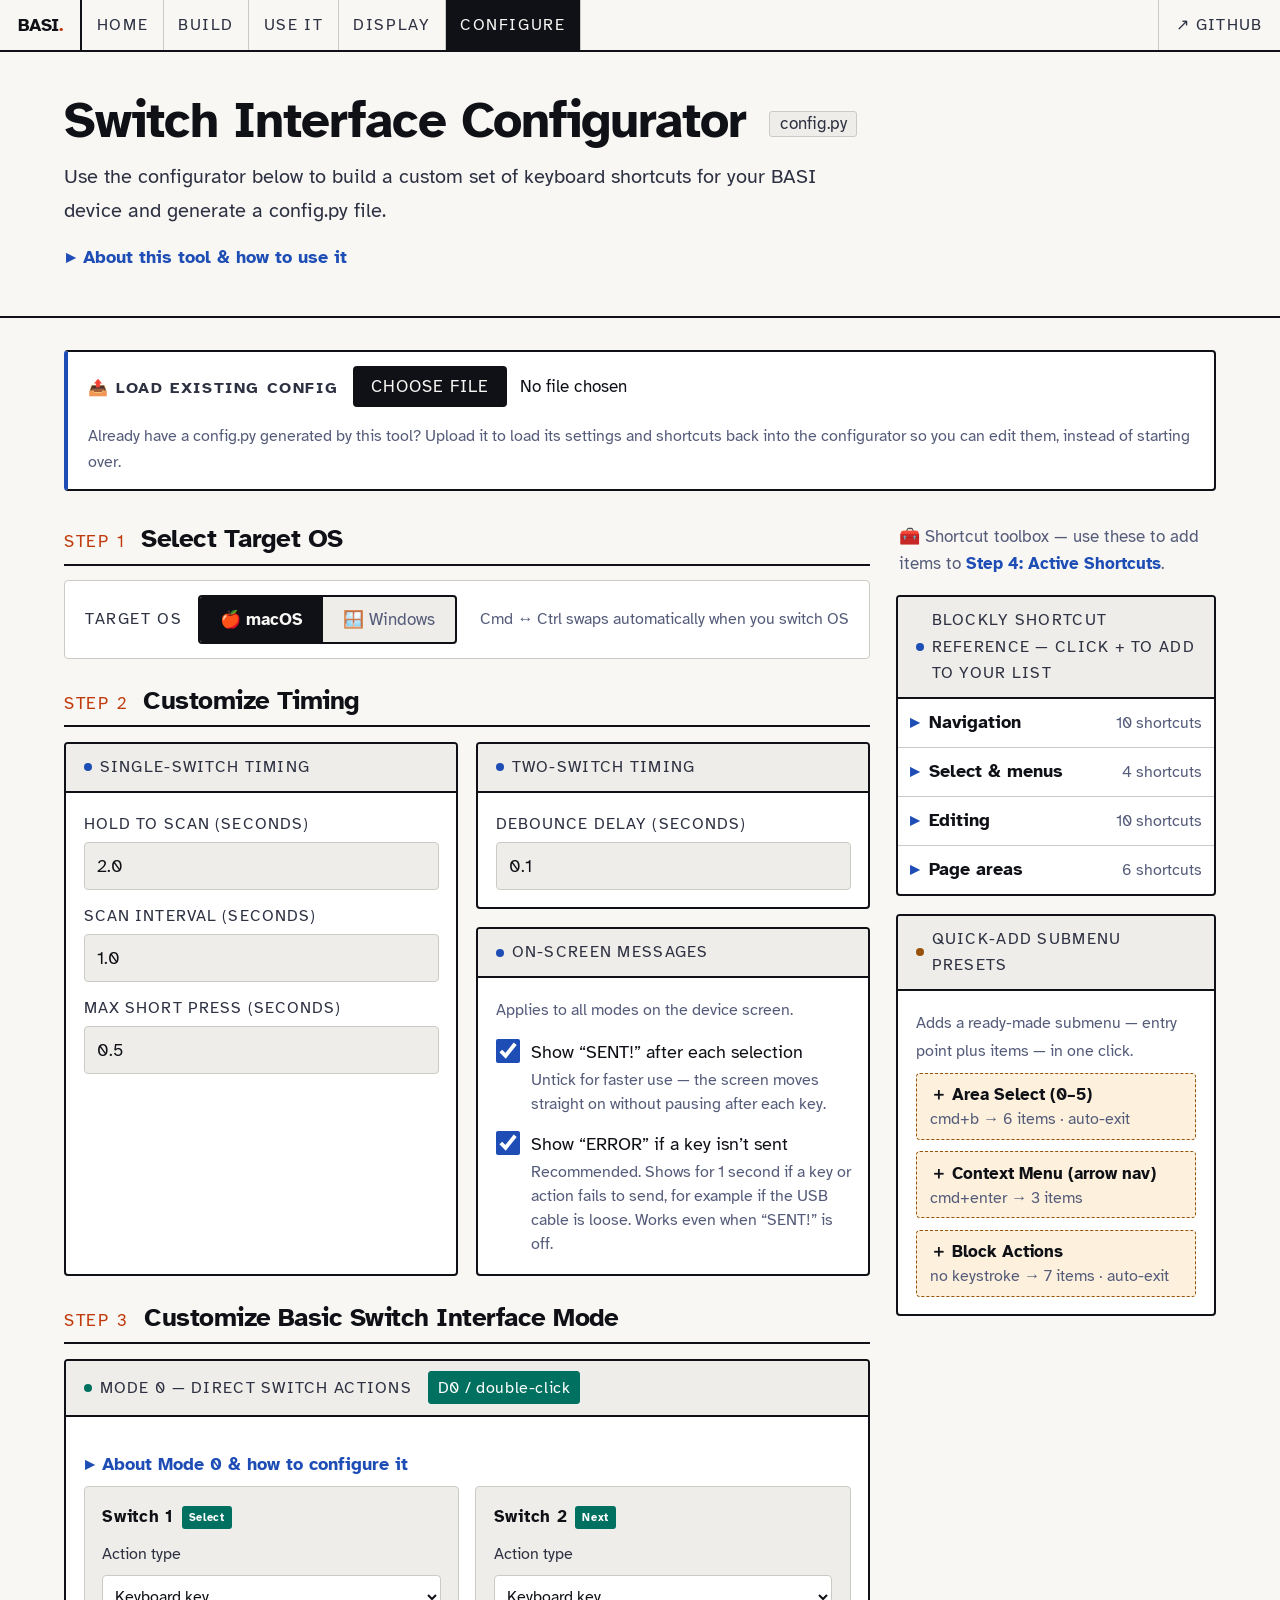
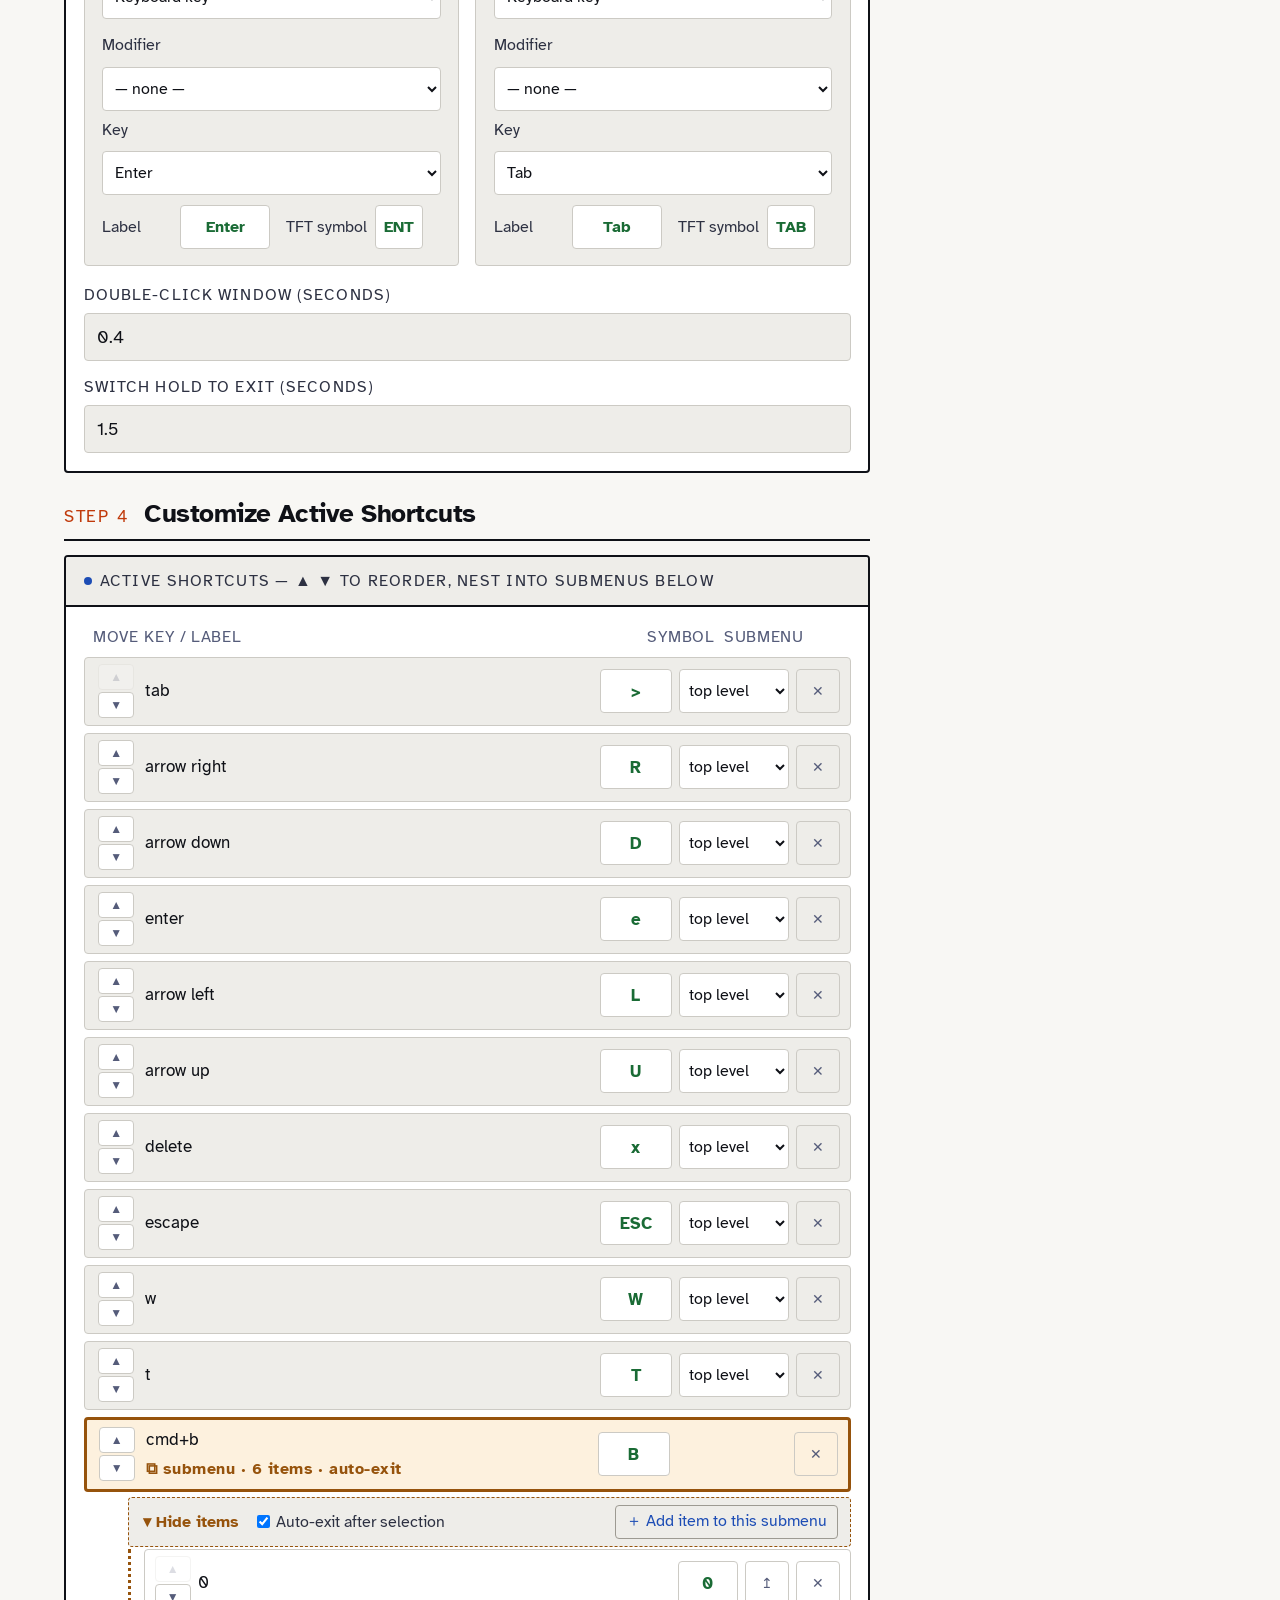
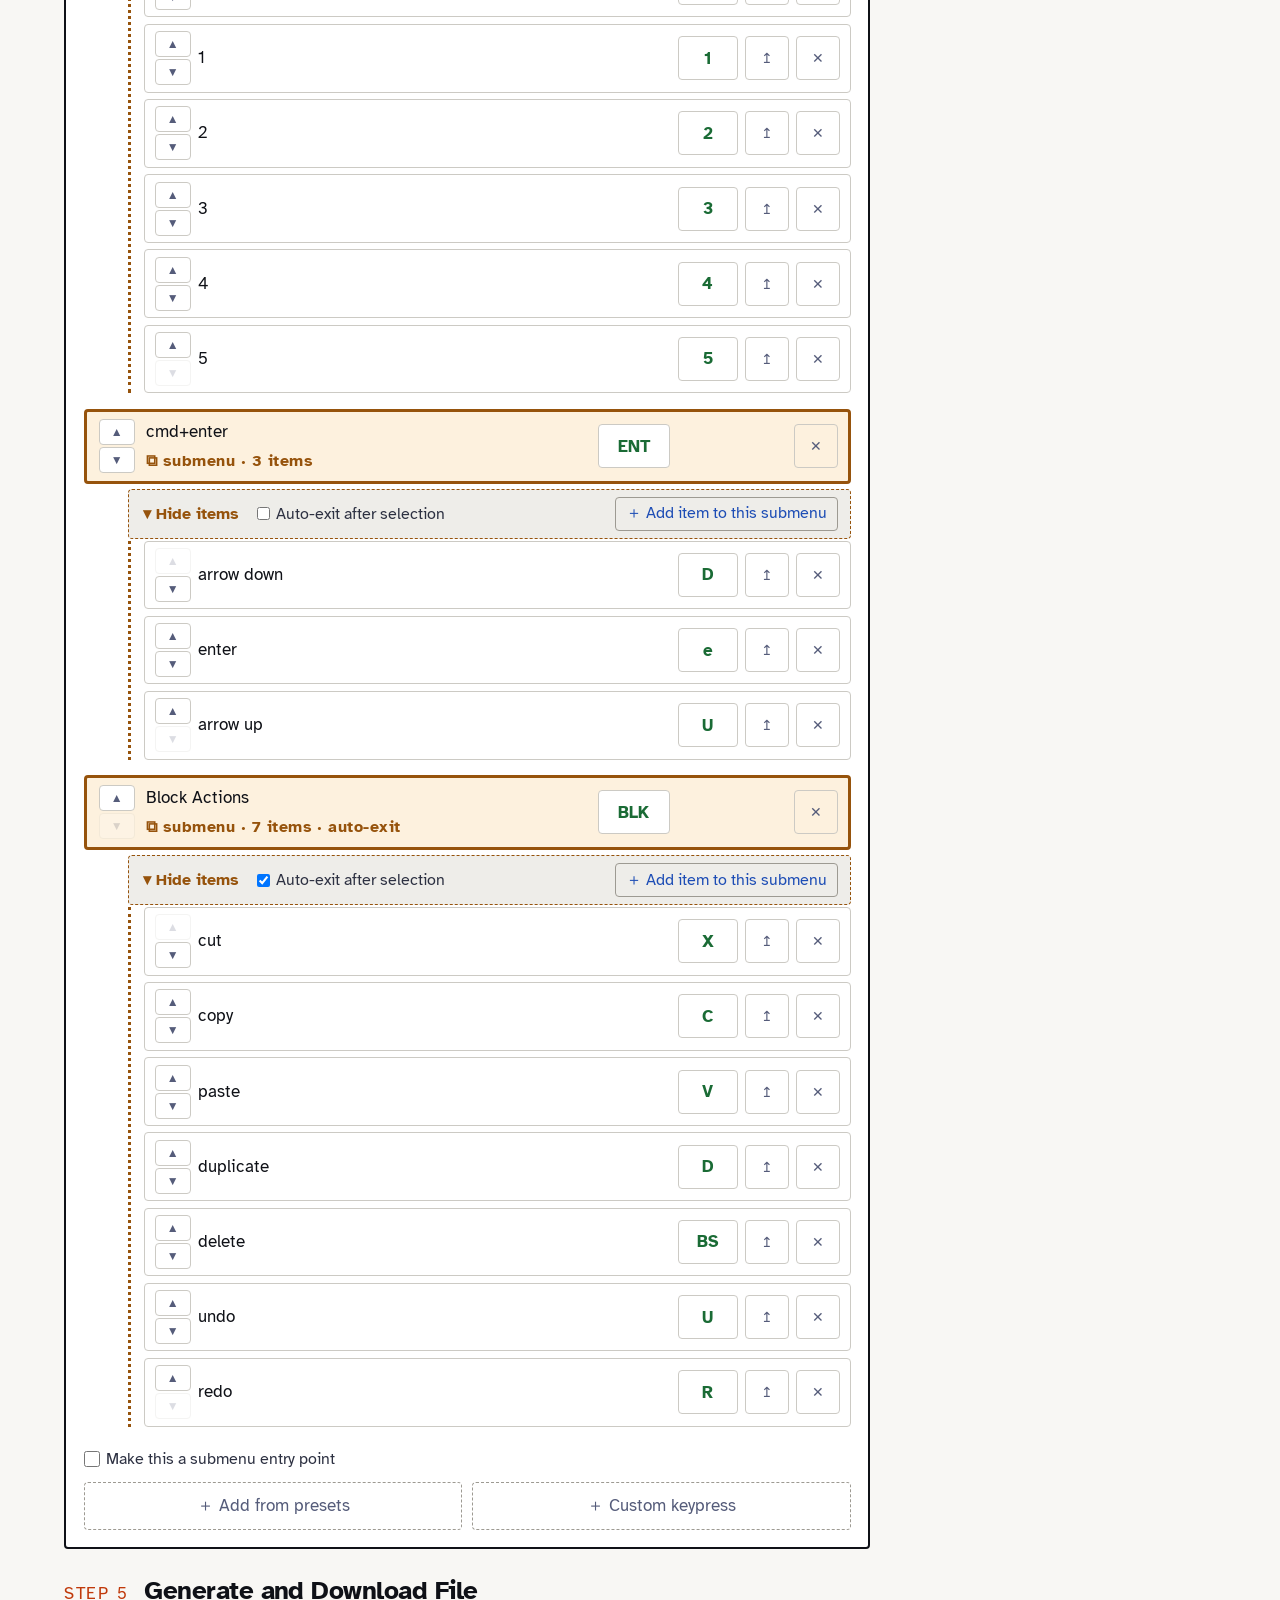
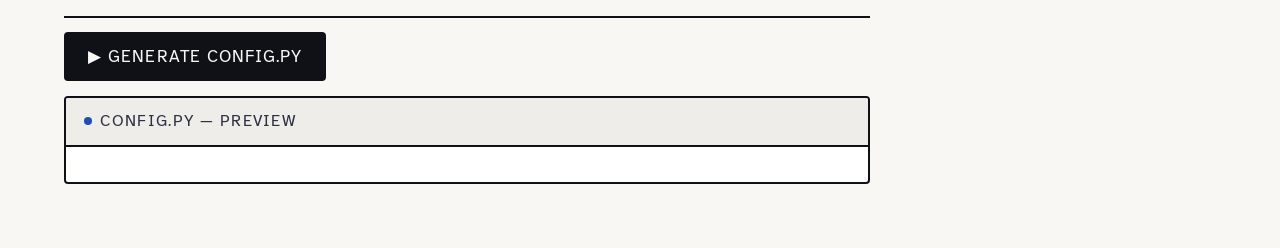
==== commit 82731880: "Create Use It Page Split build and use instructions into individual pages.  Added configurator setti" ====
--- a/docs/blockly_shortcut_configurator.html
+++ b/docs/blockly_shortcut_configurator.html
@@ -13,26 +13,29 @@
 <style>
   /* ── CONFIGURATOR TOKENS (light theme) ── */
   :root {
-    --cfg-bg:        #f4f6fb;
-    --cfg-surface:   #eaecf4;
+    /* Mapped onto the shared basi-shared.css palette so this page
+       matches the rest of the site. Submenu amber is kept as-is: it
+       mirrors the orange cue on the device's TFT screen. */
+    --cfg-bg:        var(--surface);
+    --cfg-surface:   var(--tag-bg);
     --cfg-card:      #ffffff;
-    --cfg-border:    #cfd5eb;
-    --cfg-border2:   #b5bcd6;
-    --cfg-accent:    #1d4db5;   /* 6.3:1 on white */
-    --cfg-accent2:   #007a8a;   /* 5.6:1 on white */
-    --cfg-warn:      #b52020;   /* 5.5:1 on white */
-    --cfg-text:      #1a1f36;   /* 15:1 on white  */
-    --cfg-muted:     #5a6290;   /* 5.0:1 on white */
-    --cfg-label:     #3a4170;
+    --cfg-border:    var(--rule);
+    --cfg-border2:   #9d9a92;
+    --cfg-accent:    var(--accent2);  /* 6.3:1 on white */
+    --cfg-accent2:   var(--green);    /* 5.1:1 on white */
+    --cfg-warn:      var(--red);
+    --cfg-text:      var(--ink);
+    --cfg-muted:     var(--ink3);
+    --cfg-label:     var(--ink2);
     --cfg-drag-over: rgba(29,77,181,0.07);
-    --cfg-shadow:    0 1px 3px rgba(30,40,90,0.09), 0 1px 2px rgba(30,40,90,0.05);
+    --cfg-shadow:    none;
     --cfg-submenu-bg:     #fdf1de;
     --cfg-submenu-border: #96530c;  /* 5.1:1 on white */
     --cfg-submenu-tint:   #ffe8c2;
   }
 
   body {
-    font-family: 'Atkinson Hyperlegible', Arial, sans-serif;
+    font-family: var(--ff-head);
     background: var(--cfg-bg);
     color: var(--cfg-text);
     min-height: 100vh;
@@ -41,41 +44,38 @@
     overflow: auto;
   }
 
-  /* ── TOOL NAV overrides for this page ── */
-  .tool-nav-band .nav-links a[aria-current] {
-    background: var(--cfg-accent);
-    color: #fff;
-  }
 
   /* ── PAGE HEADER ── */
   .cfg-header {
-    max-width: 1240px;
-    margin: 2rem auto 1.5rem;
-    padding: 0 1rem;
-    border-left: 4px solid var(--cfg-accent);
-    padding-left: 1.25rem;
+    padding: 2.5rem 4rem 2.25rem;
+    border-bottom: 2px solid var(--ink);
+    margin-bottom: 2rem;
   }
   .cfg-header h1 {
     font-family: var(--ff-head);
-    font-size: clamp(1.3rem, 3vw, 1.85rem);
+    font-weight: 800;
+    font-size: clamp(2rem, 4vw, 3.2rem);
+    line-height: 1.1;
     letter-spacing: -0.02em;
-    color: var(--cfg-text);
-  }
-  .cfg-header p {
-    font-size: var(--text-sm);
-    color: var(--cfg-muted);
-    margin-top: 0.4rem;
+    color: var(--ink);
+  }
+  .cfg-header > p {
+    font-size: var(--text-lg);
+    color: var(--ink2);
+    margin-top: 0.75rem;
     line-height: 1.7;
-  }
+    max-width: 62ch;
+  }
+  .cfg-header .cfg-info { max-width: 72ch; }
   .cfg-header a { color: var(--cfg-accent); }
 
   /* ── COLLAPSIBLE PAGE INFO ── */
   .cfg-info { margin-top: 0.5rem; }
   .cfg-info summary {
     cursor: pointer;
-    font-size: var(--text-sm);
-    color: var(--cfg-accent);
-    font-weight: 600;
+    font-size: var(--text-base);
+    color: var(--accent2);
+    font-weight: 700;
     padding: 0.4rem 0.1rem;
     list-style: none;
     min-height: 44px;
@@ -95,37 +95,48 @@
     outline-offset: 2px;
   }
   .cfg-info p {
-    font-size: var(--text-sm);
-    color: var(--cfg-muted);
+    font-size: var(--text-base);
+    color: var(--ink2);
     line-height: 1.7;
     margin: 0.7rem 0 0;
   }
   .badge {
     display: inline-block;
-    font-size: 0.75rem;
-    padding: 3px 9px;
+    font-family: var(--ff-mono);
+    font-size: var(--text-sm);
+    font-weight: 400;
+    letter-spacing: 0;
+    padding: 0.15em 0.55em;
     border-radius: 3px;
-    background: var(--cfg-accent);
-    color: #fff;
-    letter-spacing: 0.08em;
-    text-transform: uppercase;
+    background: var(--tag-bg);
+    border: 1px solid var(--rule);
+    color: var(--ink2);
     vertical-align: middle;
     margin-left: 0.5rem;
-    font-family: var(--ff-mono);
+  }
+  /* Mode 0 header tag: white on teal = 6.0:1 (WCAG AA) */
+  .badge-mode0 {
+    background: #007060;
+    border-color: #007060;
+    color: #fff;
+    font-size: var(--text-xs);
+    letter-spacing: 0.04em;
+    text-transform: none;
   }
 
   /* ── UPLOAD EXISTING CONFIG ── */
   .upload-bar {
     max-width: 1240px;
-    margin: 0 auto 1.5rem;
+    margin: 0 4rem 2rem;
     padding: 0.85rem 1.25rem;
     display: flex;
     align-items: center;
     gap: 0.9rem;
     background: var(--cfg-card);
-    border: 1.5px solid var(--cfg-accent);
-    border-radius: 8px;
-    box-shadow: var(--cfg-shadow);
+    border: 2px solid var(--ink);
+    border-left-width: 4px;
+    border-left-color: var(--accent2);
+    border-radius: var(--radius);
     flex-wrap: wrap;
   }
   .upload-bar-label {
@@ -137,7 +148,7 @@
     font-weight: 600;
   }
   .upload-bar input[type="file"] {
-    font-family: 'Atkinson Hyperlegible', Arial, sans-serif;
+    font-family: var(--ff-head);
     font-size: var(--text-sm);
     color: var(--cfg-text);
     min-height: 44px;
@@ -145,20 +156,22 @@
     min-width: 200px;
   }
   .upload-bar input[type="file"]::file-selector-button {
-    font-family: 'Atkinson Hyperlegible', Arial, sans-serif;
-    font-weight: 600;
+    font-family: var(--ff-head);
+    font-weight: 500;
     font-size: var(--text-sm);
-    background: var(--cfg-accent);
-    color: #fff;
-    border: none;
-    border-radius: 5px;
+    letter-spacing: 0.06em;
+    text-transform: uppercase;
+    background: var(--ink);
+    color: var(--surface);
+    border: 2px solid var(--ink);
+    border-radius: var(--radius);
     padding: 0.5rem 1rem;
     margin-right: 0.85rem;
     cursor: pointer;
     min-height: 38px;
     transition: opacity 0.15s;
   }
-  .upload-bar input[type="file"]::file-selector-button:hover { opacity: 0.85; }
+  .upload-bar input[type="file"]::file-selector-button:hover { background: var(--accent); border-color: var(--accent); color: #fff; }
   .upload-bar input[type="file"]:focus-visible {
     outline: 3px solid var(--focus);
     outline-offset: 2px;
@@ -175,7 +188,7 @@
     display: none;
     line-height: 1.5;
   }
-  #upload-status.ok  { color: #1a7a50; display: block; }
+  #upload-status.ok  { color: var(--green); display: block; }
   #upload-status.err { color: var(--cfg-warn); display: block; }
 
   /* ── OS TOGGLE ── */
@@ -185,7 +198,7 @@
     gap: 1rem;
     background: var(--cfg-card);
     border: 1.5px solid var(--cfg-border);
-    border-radius: 8px;
+    border-radius: var(--radius);
     padding: 0.85rem 1.25rem;
     box-shadow: var(--cfg-shadow);
     flex-wrap: wrap;
@@ -201,8 +214,8 @@
   .os-toggle {
     display: flex;
     background: var(--cfg-surface);
-    border: 1.5px solid var(--cfg-border);
-    border-radius: 6px;
+    border: 2px solid var(--ink);
+    border-radius: var(--radius);
     overflow: hidden;
   }
   .os-toggle input[type="radio"] {
@@ -219,14 +232,15 @@
     transition: background 0.15s, color 0.15s;
     user-select: none;
     white-space: nowrap;
-    font-family: 'Atkinson Hyperlegible', Arial, sans-serif;
+    font-family: var(--ff-head);
     min-height: 44px;
     display: flex;
     align-items: center;
   }
   .os-toggle input[type="radio"]:checked + label {
-    background: var(--cfg-accent);
-    color: #fff;
+    background: var(--ink);
+    color: var(--surface);
+    font-weight: 700;
   }
   .os-toggle input[type="radio"]:focus-visible + label {
     outline: 3px solid var(--focus);
@@ -237,9 +251,9 @@
 
   /* ── LAYOUT ── */
   .cfg-columns {
-    max-width: 1240px;
-    margin: 0 auto;
-    padding: 0 1rem;
+    max-width: calc(1240px + 8rem);
+    margin: 0;
+    padding: 0 4rem;
     display: grid;
     grid-template-columns: minmax(0, 1fr) 320px;
     gap: 1.6rem;
@@ -256,9 +270,12 @@
     flex-direction: column;
     gap: 1.1rem;
     position: sticky;
-    top: 1rem;
+    top: calc(52px + 1rem);  /* clear sticky tool nav */
     align-self: start;
   }
+  /* Set by JS when open groups make the sidebar taller than the window,
+     so its lower panels are never stuck out of reach */
+  .cfg-sidebar.no-stick { position: static; }
   .sidebar-lead {
     font-size: var(--text-sm);
     color: var(--cfg-muted);
@@ -275,24 +292,26 @@
   }
   .step-heading {
     font-family: var(--ff-head);
-    font-size: clamp(1.05rem, 2.2vw, 1.3rem);
-    color: var(--cfg-text);
+    font-weight: 700;
+    font-size: var(--text-2xl);
+    letter-spacing: -0.02em;
+    line-height: 1.2;
+    color: var(--ink);
     display: flex;
     align-items: baseline;
-    gap: 0.65rem;
+    gap: 1rem;
     margin: 0;
-    padding-bottom: 0.5rem;
-    border-bottom: 2px solid var(--cfg-border);
+    padding-bottom: 0.6rem;
+    border-bottom: 2px solid var(--ink);
   }
   .step-num {
     display: inline-block;
-    background: var(--cfg-accent);
-    color: #fff;
     font-family: var(--ff-mono);
-    font-size: var(--text-xs);
-    letter-spacing: 0.05em;
-    padding: 3px 10px;
-    border-radius: 999px;
+    font-size: var(--text-sm);
+    font-weight: 400;
+    letter-spacing: 0.1em;
+    text-transform: uppercase;
+    color: var(--accent);
     white-space: nowrap;
     flex-shrink: 0;
   }
@@ -311,8 +330,13 @@
   }
 
   @media (max-width: 980px) {
-    .cfg-columns { grid-template-columns: 1fr; }
+    .cfg-columns { grid-template-columns: minmax(0, 1fr); }
     .cfg-sidebar { position: static; }
+  }
+  @media (max-width: 720px) {
+    .cfg-header { padding: 2rem 1.5rem; }
+    .upload-bar { margin: 0 1.5rem 1.5rem; }
+    .cfg-columns { padding: 0 1.5rem; }
   }
   @media (max-width: 660px) {
     .step-grid-2col { grid-template-columns: 1fr; }
@@ -330,23 +354,23 @@
   /* ── PANEL / CARD ── */
   .panel {
     background: var(--cfg-card);
-    border: 1.5px solid var(--cfg-border);
-    border-radius: 8px;
+    border: 2px solid var(--ink);
+    border-radius: var(--radius);
     overflow: hidden;
     box-shadow: var(--cfg-shadow);
   }
   .panel-header {
     background: var(--cfg-surface);
-    border-bottom: 1.5px solid var(--cfg-border);
+    border-bottom: 2px solid var(--ink);
     padding: 0.65rem 1.1rem;
     display: flex;
     align-items: center;
     gap: 0.5rem;
     font-size: var(--text-xs);
     text-transform: uppercase;
-    letter-spacing: 0.1em;
-    color: var(--cfg-label);
-    font-weight: 600;
+    letter-spacing: 0.08em;
+    color: var(--ink2);
+    font-weight: 400;
   }
   .panel-header .dot {
     width: 8px; height: 8px;
@@ -370,22 +394,54 @@
     width: 100%;
     background: var(--cfg-surface);
     border: 1.5px solid var(--cfg-border);
-    border-radius: 5px;
+    border-radius: var(--radius);
     color: var(--cfg-text);
-    font-family: 'Atkinson Hyperlegible', Arial, sans-serif;
+    font-family: var(--ff-head);
     font-size: var(--text-base);
     padding: 0.55rem 0.8rem;
     transition: border-color 0.15s, box-shadow 0.15s;
     -moz-appearance: textfield;
     min-height: 48px;
   }
-  .field-row input[type="number"]:focus {
-    outline: none;
-    border-color: var(--cfg-accent);
-    box-shadow: 0 0 0 3px rgba(29,77,181,0.12);
+  .field-row input[type="number"]:focus-visible {
+    outline: 3px solid var(--focus);
+    outline-offset: 2px;
+    border-color: var(--ink);
   }
   .field-row input[type="number"]::-webkit-inner-spin-button,
   .field-row input[type="number"]::-webkit-outer-spin-button { -webkit-appearance: none; }
+
+  /* ── ON-SCREEN MESSAGE TOGGLES (Step 2) ── */
+  .panel-stack { display: grid; gap: 1.1rem; align-content: start; }
+  .toggle-group { border: 0; display: grid; gap: 0.9rem; }
+  .toggle-row {
+    display: flex;
+    align-items: flex-start;
+    gap: 0.7rem;
+    cursor: pointer;
+    font-size: var(--text-base);
+    color: var(--cfg-text);
+    line-height: 1.4;
+  }
+  .toggle-row input[type="checkbox"] {
+    width: 24px; height: 24px;
+    flex-shrink: 0;
+    margin-top: 0.05rem;
+    accent-color: var(--cfg-accent);
+    cursor: pointer;
+  }
+  .toggle-row span { padding-top: 0.1rem; }
+  .toggle-hint {
+    display: block;
+    font-size: var(--text-xs);
+    color: var(--cfg-muted);
+    line-height: 1.5;
+    margin: 0.2rem 0 0 calc(24px + 0.7rem);   /* line up under the label text */
+  }
+  .toggle-scope {
+    font-size: var(--text-xs);
+    color: var(--cfg-muted);
+  }
 
   /* ── KEYCODE LIST ── */
   .full-width { grid-column: 1 / -1; }
@@ -409,7 +465,7 @@
     gap: 0.45rem;
     background: var(--cfg-surface);
     border: 1.5px solid var(--cfg-border);
-    border-radius: 6px;
+    border-radius: var(--radius);
     padding: 0.4rem 0.6rem;
     transition: border-color 0.15s, background 0.15s, box-shadow 0.15s;
   }
@@ -450,14 +506,14 @@
     padding: 0.45rem 0.75rem;
     background: var(--cfg-surface);
     border: 1.5px dashed var(--cfg-submenu-border);
-    border-radius: 6px;
+    border-radius: var(--radius);
     font-size: var(--text-xs);
   }
   .submenu-meta .expand-toggle {
     background: none;
     border: none;
     color: var(--cfg-submenu-border);
-    font-family: "Atkinson Hyperlegible", Arial, sans-serif;
+    font-family: var(--ff-head);
     font-size: var(--text-xs);
     font-weight: 600;
     cursor: pointer;
@@ -475,9 +531,9 @@
     margin-left: auto;
     background: none;
     border: 1.5px solid var(--cfg-border2);
-    border-radius: 5px;
+    border-radius: var(--radius);
     color: var(--cfg-accent);
-    font-family: "Atkinson Hyperlegible", Arial, sans-serif;
+    font-family: var(--ff-head);
     font-size: var(--text-xs);
     padding: 5px 10px;
     cursor: pointer;
@@ -510,18 +566,18 @@
   .nest-select {
     background: var(--cfg-card);
     border: 1.5px solid var(--cfg-border);
-    border-radius: 5px;
+    border-radius: var(--radius);
     color: var(--cfg-text);
-    font-family: "Atkinson Hyperlegible", Arial, sans-serif;
+    font-family: var(--ff-head);
     font-size: var(--text-xs);
     padding: 0.35rem 0.3rem;
     width: 100%;
     min-height: 44px;
   }
-  .nest-select:focus {
-    outline: none;
-    border-color: var(--cfg-accent);
-    box-shadow: 0 0 0 3px rgba(29,77,181,0.1);
+  .nest-select:focus-visible {
+    outline: 3px solid var(--focus);
+    outline-offset: 2px;
+    border-color: var(--ink);
   }
 
   /* ── ADD OPTIONS (submenu checkboxes near the add buttons) ── */
@@ -549,7 +605,7 @@
     gap: 0.7rem;
     background: var(--cfg-submenu-bg);
     border: 1.5px solid var(--cfg-submenu-border);
-    border-radius: 6px;
+    border-radius: var(--radius);
     padding: 0.55rem 0.85rem;
     font-size: var(--text-sm);
     margin-top: 0.6rem;
@@ -559,11 +615,11 @@
     background: var(--cfg-submenu-border);
     color: #fff;
     border: none;
-    border-radius: 5px;
+    border-radius: var(--radius);
     padding: 0.4rem 1rem;
     cursor: pointer;
     min-height: 38px;
-    font-family: "Atkinson Hyperlegible", Arial, sans-serif;
+    font-family: var(--ff-head);
   }
 
   /* ── QUICK-ADD SUBMENU PRESETS ── */
@@ -575,13 +631,13 @@
     gap: 3px;
     background: var(--cfg-submenu-bg);
     border: 1.5px dashed var(--cfg-submenu-border);
-    border-radius: 6px;
+    border-radius: var(--radius);
     padding: 0.6rem 0.85rem;
     cursor: pointer;
     flex: 1;
     min-width: 220px;
     color: var(--cfg-text);
-    font-family: "Atkinson Hyperlegible", Arial, sans-serif;
+    font-family: var(--ff-head);
     text-align: left;
     transition: background 0.15s;
     min-height: 56px;
@@ -636,27 +692,27 @@
   .key-select, .key-text-input {
     background: var(--cfg-card);
     border: 1.5px solid var(--cfg-border);
-    border-radius: 5px;
+    border-radius: var(--radius);
     color: var(--cfg-text);
-    font-family: "Atkinson Hyperlegible", Arial, sans-serif;
+    font-family: var(--ff-head);
     font-size: var(--text-sm);
     padding: 0.4rem 0.5rem;
     width: 100%;
     transition: border-color 0.15s;
     min-height: 44px;
   }
-  .key-select:focus, .key-text-input:focus {
-    outline: none;
-    border-color: var(--cfg-accent);
-    box-shadow: 0 0 0 3px rgba(29,77,181,0.1);
+  .key-select:focus-visible, .key-text-input:focus-visible {
+    outline: 3px solid var(--focus);
+    outline-offset: 2px;
+    border-color: var(--ink);
   }
 
   .symbol-input {
     background: var(--cfg-card);
     border: 1.5px solid var(--cfg-border);
-    border-radius: 5px;
+    border-radius: var(--radius);
     color: var(--cfg-accent2);
-    font-family: 'Atkinson Hyperlegible', Arial, sans-serif;
+    font-family: var(--ff-head);
     font-weight: 700;
     font-size: var(--text-sm);
     padding: 0.4rem 0.5rem;
@@ -665,16 +721,16 @@
     transition: border-color 0.15s;
     min-height: 44px;
   }
-  .symbol-input:focus {
-    outline: none;
-    border-color: var(--cfg-accent2);
-    box-shadow: 0 0 0 3px rgba(0,122,138,0.12);
+  .symbol-input:focus-visible {
+    outline: 3px solid var(--focus);
+    outline-offset: 2px;
+    border-color: var(--ink);
   }
 
   .icon-btn {
     background: none;
     border: 1.5px solid var(--cfg-border);
-    border-radius: 5px;
+    border-radius: var(--radius);
     color: var(--cfg-muted);
     font-size: 0.9rem;
     width: 32px; height: 32px;
@@ -699,7 +755,7 @@
   .list-labels span {
     font-size: var(--text-xs);
     text-transform: uppercase;
-    letter-spacing: 0.1em;
+    letter-spacing: 0.04em;
     color: var(--cfg-muted);
     font-weight: 500;
   }
@@ -719,9 +775,9 @@
     gap: 0.4rem;
     background: none;
     border: 1.5px dashed var(--cfg-border2);
-    border-radius: 6px;
+    border-radius: var(--radius);
     color: var(--cfg-muted);
-    font-family: "Atkinson Hyperlegible", Arial, sans-serif;
+    font-family: var(--ff-head);
     font-size: var(--text-sm);
     padding: 0.6rem 0.9rem;
     cursor: pointer;
@@ -758,15 +814,15 @@
     line-height: 1.7;
     padding: 0.6rem 0.85rem;
     background: var(--cfg-surface);
-    border-radius: 5px;
+    border-radius: var(--radius);
     border-left: 3px solid var(--cfg-accent2);
   }
   .add-custom-btn {
     background: var(--cfg-accent2);
-    border: none;
-    border-radius: 6px;
+    border: 2px solid var(--cfg-accent2);
+    border-radius: var(--radius);
     color: #fff;
-    font-family: "Atkinson Hyperlegible", Arial, sans-serif;
+    font-family: var(--ff-head);
     font-size: var(--text-sm);
     padding: 0.55rem 1.1rem;
     cursor: pointer;
@@ -775,10 +831,50 @@
     align-self: end;
     min-height: 48px;
   }
-  .add-custom-btn:hover { opacity: 0.85; }
+  .add-custom-btn:hover { background: var(--ink); border-color: var(--ink); }
 
   /* ── REFERENCE TABLE ── */
-  .ref-wrap { max-height: 260px; overflow-y: auto; }
+  /* Collapsible groups replace the old fixed-height scrolling table */
+  .ref-group { border-bottom: 1px solid var(--cfg-border); }
+  .ref-group:last-child { border-bottom: none; }
+  .ref-group summary {
+    display: flex;
+    align-items: center;
+    gap: 0.6rem;
+    min-height: 48px;
+    padding: 0.5rem 0.75rem;
+    cursor: pointer;
+    list-style: none;
+    font-weight: 700;
+    font-size: var(--text-base);
+    color: var(--ink);
+  }
+  .ref-group summary::-webkit-details-marker { display: none; }
+  .ref-group summary::before {
+    content: '▸';
+    display: inline-block;
+    color: var(--accent2);
+    transition: transform var(--trans);
+  }
+  .ref-group[open] summary::before { transform: rotate(90deg); }
+  .ref-group summary:hover { background: var(--cfg-surface); }
+  .ref-group summary:focus-visible { outline: 3px solid var(--focus); outline-offset: -3px; }
+  .ref-group-count {
+    margin-left: auto;
+    font-weight: 400;
+    font-size: var(--text-xs);
+    color: var(--ink3);
+  }
+  .ref-group[open] summary { border-bottom: 1px solid var(--cfg-border); }
+  .ref-key {
+    background: var(--cfg-surface);
+    border: 1px solid var(--cfg-border);
+    border-radius: 3px;
+    padding: 2px 8px;
+    font-size: var(--text-xs);
+    font-family: var(--ff-mono);
+    color: var(--cfg-text);
+  }
   .ref-table {
     width: 100%;
     border-collapse: collapse;
@@ -786,19 +882,17 @@
   }
   .ref-table th {
     background: var(--cfg-surface);
-    color: var(--cfg-label);
+    color: var(--ink3);
     text-transform: uppercase;
     letter-spacing: 0.08em;
     font-size: var(--text-xs);
-    padding: 0.5rem 0.75rem;
+    padding: 0.5rem 0.5rem;
     text-align: left;
-    border-bottom: 2px solid var(--cfg-border);
-    position: sticky;
-    top: 0;
-    font-weight: 600;
+    border-bottom: 2px solid var(--ink);
+    font-weight: 400;
   }
   .ref-table td {
-    padding: 0.45rem 0.75rem;
+    padding: 0.45rem 0.5rem;
     border-bottom: 1px solid var(--cfg-border);
     color: var(--cfg-text);
     line-height: 1.5;
@@ -806,15 +900,19 @@
   .ref-table tr:hover td { background: var(--cfg-surface); }
   .ref-table tr:last-child td { border-bottom: none; }
   .ref-table td:first-child { color: var(--cfg-muted); }
+  /* Keep the add column as narrow as its button so the table fits the
+     320px sidebar without a horizontal scrollbar */
+  .ref-table th:last-child, .ref-table td:last-child { width: 1%; padding-right: 0.6rem; }
   .add-ref-btn {
     background: none;
     border: 1.5px solid var(--cfg-border);
     border-radius: 4px;
     color: var(--cfg-accent);
     font-size: var(--text-xs);
-    padding: 4px 12px;
+    padding: 4px 10px;
+    white-space: nowrap;
     cursor: pointer;
-    font-family: "Atkinson Hyperlegible", Arial, sans-serif;
+    font-family: var(--ff-head);
     transition: background 0.15s, color 0.15s;
     min-height: 36px;
   }
@@ -832,51 +930,45 @@
     align-items: center;
     flex-wrap: wrap;
   }
+  .gen-btn, .dl-btn {
+    font-family: var(--ff-mono);
+    font-size: var(--text-sm);
+    font-weight: 500;
+    letter-spacing: 0.06em;
+    text-transform: uppercase;
+    padding: 0.75rem 1.4rem;
+    border: 2px solid var(--ink);
+    border-radius: var(--radius);
+    cursor: pointer;
+    min-height: 48px;
+    transition: background var(--trans), color var(--trans), border-color var(--trans);
+  }
   .gen-btn {
-    background: var(--cfg-accent);
-    border: none;
-    border-radius: 6px;
+    background: var(--ink);
+    color: var(--surface);
+  }
+  .gen-btn:hover, .gen-btn:focus-visible {
+    background: var(--accent);
+    border-color: var(--accent);
     color: #fff;
-    font-family: var(--ff-head);
-    font-weight: 700;
-    font-size: var(--text-base);
-    padding: 0.75rem 1.5rem;
-    cursor: pointer;
-    letter-spacing: 0.03em;
-    transition: opacity 0.15s, transform 0.1s;
-    box-shadow: 0 2px 8px rgba(29,77,181,0.28);
-    min-height: 52px;
-  }
-  .gen-btn:hover  { opacity: 0.88; }
-  .gen-btn:active { transform: scale(0.97); }
-
+  }
   .dl-btn {
-    background: var(--cfg-card);
-    border: 2px solid var(--cfg-accent);
-    border-radius: 6px;
-    color: var(--cfg-accent);
-    font-family: var(--ff-head);
-    font-weight: 700;
-    font-size: var(--text-base);
-    padding: 0.75rem 1.5rem;
-    cursor: pointer;
-    letter-spacing: 0.03em;
-    transition: background 0.15s, color 0.15s;
+    background: var(--surface);
+    color: var(--ink);
     display: none;
-    min-height: 52px;
-  }
-  .dl-btn:hover { background: var(--cfg-accent); color: #fff; }
+  }
+  .dl-btn:hover, .dl-btn:focus-visible { background: var(--ink); color: var(--surface); }
   .dl-btn.visible { display: inline-flex; align-items: center; }
 
   .output-panel { grid-column: 1 / -1; }
   #output-code {
     width: 100%;
     height: 360px;
-    background: #1a1e2b;
-    border: 1.5px solid var(--cfg-border);
-    border-radius: 6px;
+    background: var(--ink);
+    border: 2px solid var(--ink);
+    border-radius: var(--radius);
     color: #a8d8a0;
-    font-family: "Atkinson Hyperlegible", Arial, sans-serif;
+    font-family: var(--ff-head);
     font-size: var(--text-sm);
     padding: 1.1rem;
     resize: vertical;
@@ -889,7 +981,7 @@
 
   /* ── STATUS ── */
   #status { font-size: var(--text-sm); color: var(--cfg-muted); align-self: center; display: none; }
-  #status.ok  { color: #1a7a50; display: inline; }
+  #status.ok  { color: var(--green); display: inline; }
   #status.err { color: var(--cfg-warn); display: inline; }
 
   .idx { font-size: var(--text-xs); color: var(--cfg-muted); text-align: center; }
@@ -905,7 +997,7 @@
   @media (max-width: 680px) { .mode0-grid { grid-template-columns: 1fr; } }
   .mode0-switch-card {
     border: 1.5px solid var(--cfg-border);
-    border-radius: 6px;
+    border-radius: var(--radius);
     padding: 1rem 1.1rem;
     background: var(--cfg-surface);
     display: flex;
@@ -929,7 +1021,7 @@
     background: #007060;
     color: #fff;
     letter-spacing: 0.06em;
-    font-family: 'Atkinson Hyperlegible', Arial, sans-serif;
+    font-family: var(--ff-head);
   }
   .mode0-type-row {
     display: flex;
@@ -966,6 +1058,7 @@
     <ul class="nav-links" role="list">
       <li><a href="index.html">Home</a></li>
       <li><a href="build.html">Build</a></li>
+      <li><a href="use.html">Use It</a></li>
       <li><a href="switch-interface-web-display.html">Display</a></li>
       <li><a href="blockly_shortcut_configurator.html" aria-current="page">Configure</a></li>
     </ul>
@@ -1043,12 +1136,37 @@
             </div>
           </div>
 
-          <div class="panel">
-            <div class="panel-header"><span class="dot" aria-hidden="true"></span>Two-Switch Timing</div>
-            <div class="panel-body timing-grid">
-              <div class="field-row">
-                <label for="debounce">Debounce delay (seconds)</label>
-                <input type="number" id="debounce" value="0.1" step="0.01" min="0.01">
+          <div class="panel-stack">
+            <div class="panel">
+              <div class="panel-header"><span class="dot" aria-hidden="true"></span>Two-Switch Timing</div>
+              <div class="panel-body timing-grid">
+                <div class="field-row">
+                  <label for="debounce">Debounce delay (seconds)</label>
+                  <input type="number" id="debounce" value="0.1" step="0.01" min="0.01">
+                </div>
+              </div>
+            </div>
+
+            <div class="panel">
+              <div class="panel-header" id="msg-heading"><span class="dot" aria-hidden="true"></span>On-screen Messages</div>
+              <div class="panel-body">
+                <fieldset class="toggle-group" aria-labelledby="msg-heading" aria-describedby="msg-scope">
+                  <p class="toggle-scope" id="msg-scope">Applies to all modes on the device screen.</p>
+                  <div>
+                    <label class="toggle-row" for="show_sent_msg">
+                      <input type="checkbox" id="show_sent_msg" checked aria-describedby="hint-sent">
+                      <span>Show &ldquo;SENT!&rdquo; after each selection</span>
+                    </label>
+                    <span class="toggle-hint" id="hint-sent">Untick for faster use &mdash; the screen moves straight on without pausing after each key.</span>
+                  </div>
+                  <div>
+                    <label class="toggle-row" for="show_error_msg">
+                      <input type="checkbox" id="show_error_msg" checked aria-describedby="hint-error">
+                      <span>Show &ldquo;ERROR&rdquo; if a key isn&rsquo;t sent</span>
+                    </label>
+                    <span class="toggle-hint" id="hint-error">Recommended. Shows for 1 second if a key or action fails to send, for example if the USB cable is loose. Works even when &ldquo;SENT!&rdquo; is off.</span>
+                  </div>
+                </fieldset>
               </div>
             </div>
           </div>
@@ -1059,7 +1177,7 @@
       <section class="step-section" aria-labelledby="step3-heading">
         <h2 class="step-heading" id="step3-heading"><span class="step-num">Step 3</span> Customize Basic Switch Interface Mode</h2>
         <div class="panel mode0-panel">
-          <div class="panel-header"><span class="dot" style="background:#007060" aria-hidden="true"></span>Mode 0 — Direct Switch Actions <span class="badge" style="background:#007060">D0 / double-click</span></div>
+          <div class="panel-header"><span class="dot" style="background:#007060" aria-hidden="true"></span>Mode 0 — Direct Switch Actions <span class="badge badge-mode0">D0 / double-click</span></div>
           <div class="panel-body">
             <details class="cfg-info">
               <summary>About Mode 0 &amp; how to configure it</summary>
@@ -1302,18 +1420,7 @@
       <!-- ── BLOCKLY REFERENCE TABLE ── -->
       <div class="panel" id="ref-panel">
         <div class="panel-header"><span class="dot" aria-hidden="true"></span>Blockly Shortcut Reference — click + to add to your list</div>
-        <div class="ref-wrap">
-          <table class="ref-table" aria-label="Blockly keyboard shortcuts reference">
-            <thead>
-              <tr>
-                <th scope="col">Function</th>
-                <th scope="col" id="ref-key-col">Mac Key</th>
-                <th scope="col"><span class="sr-only">Add action</span></th>
-              </tr>
-            </thead>
-            <tbody id="ref-body"></tbody>
-          </table>
-        </div>
+        <div class="ref-groups" id="ref-groups"></div>
       </div>
 
       <!-- ── QUICK-ADD SUBMENU PRESETS ── -->
@@ -1727,8 +1834,6 @@
       renderList();
       setStatus('ok', `Swapped Ctrl ⇄ Cmd modifiers throughout your list for ${currentOS === 'mac' ? 'macOS' : 'Windows'}.`);
     }
-    document.getElementById('ref-key-col').textContent =
-      currentOS === 'mac' ? 'Mac Key' : 'Windows Key';
     renderRefTable();
     renderQuickAddSubmenus();
   });
@@ -1827,6 +1932,13 @@
   result.debounce   = numMatch('DEBOUNCE_TIME');
   result.dblClick   = numMatch('DOUBLE_CLICK_WINDOW');
   result.swHold     = numMatch('SWITCH_HOLD_EXIT_SECS');
+
+  const boolMatch = (name) => {
+    const m = text.match(new RegExp(name + '\\s*=\\s*(True|False)\\b'));
+    return m ? m[1] === 'True' : null;
+  };
+  result.showSent  = boolMatch('SHOW_SENT_MESSAGE');
+  result.showError = boolMatch('SHOW_ERROR_MESSAGE');
 
   result.sw1Label  = strMatch('SWITCH1_LABEL');
   result.sw2Label  = strMatch('SWITCH2_LABEL');
@@ -1949,10 +2061,13 @@
   if (parsed.debounce != null)   document.getElementById('debounce').value = parsed.debounce;
   if (parsed.dblClick != null)   document.getElementById('dbl_click_window').value = parsed.dblClick;
   if (parsed.swHold != null)     document.getElementById('switch_hold_exit').value = parsed.swHold;
+  // Older config.py files don't set these — the firmware then shows both
+  // messages, so tick both boxes to match what the board will actually do.
+  document.getElementById('show_sent_msg').checked  = parsed.showSent  !== false;
+  document.getElementById('show_error_msg').checked = parsed.showError !== false;
 
   currentOS = parsed.os === 'windows' ? 'windows' : 'mac';
   document.getElementById(currentOS === 'mac' ? 'os-mac' : 'os-win').checked = true;
-  document.getElementById('ref-key-col').textContent = currentOS === 'mac' ? 'Mac Key' : 'Windows Key';
 
   applyMode0Action(1, parsed.sw1Action);
   applyMode0Action(2, parsed.sw2Action);
@@ -2004,21 +2119,68 @@
   reader.readAsText(file);
 });
 
-// ── REFERENCE TABLE ────────────────────────────────────────────────────────
+// ── REFERENCE TABLE (collapsible groups) ─────────────────────────────────
+// Shortcuts are grouped by function name. Anything not listed here (e.g. a
+// shortcut added to BLOCKLY_SHORTCUTS later) lands in "Other" so it is never
+// silently hidden.
+const REF_GROUPS = [
+  { name: 'Navigation', fns: ['Move forward','Move backward','Move up','Move down','Move left','Move right',
+                              'Next stack','Previous stack','Workspace','Toolbox'] },
+  { name: 'Select & menus', fns: ['Confirm','Escape (deselect / cancel)','Open menu','Ctrl + /'] },
+  { name: 'Editing', fns: ['Cut','Copy','Paste','Duplicate','Undo','Redo','Move mode',
+                           'Disconnect block','Remove block','Format'] },
+  { name: 'Page areas', fns: ['Area menu','Header area','Simulator area','Toolbox area',
+                              'Workspace area','Download area'] },
+];
+const openRefGroups = new Set();   // remembers open groups across re-renders
+
+function escapeRefHtml(s) {
+  return String(s).replace(/[&<>"]/g, c => ({'&':'&amp;','<':'&lt;','>':'&gt;','"':'&quot;'}[c]));
+}
+
 function renderRefTable() {
-  const tbody = document.getElementById('ref-body');
-  tbody.innerHTML = '';
+  const wrap = document.getElementById('ref-groups');
+  const keyCol = currentOS === 'mac' ? 'Key (Mac)' : 'Key (Win)';
+  const groups = REF_GROUPS.map(g => ({ name: g.name, items: [] }));
+  const other = { name: 'Other', items: [] };
   BLOCKLY_SHORTCUTS.forEach((sc, i) => {
-    const osData = currentOS === 'mac' ? sc.mac : sc.win;
-    const tr = document.createElement('tr');
-    tr.innerHTML = `
-      <td>${sc.fn}</td>
-      <td><kbd style="background:var(--cfg-surface);border:1px solid var(--cfg-border);border-radius:3px;padding:2px 8px;font-size:var(--text-xs);font-family:'Atkinson Hyperlegible', Arial, sans-serif;color:var(--cfg-text)">${osData.label}</kbd></td>
-      <td><button class="add-ref-btn" data-idx="${i}" aria-label="Add ${sc.fn} shortcut">＋ add</button></td>
-    `;
-    tbody.appendChild(tr);
+    const gi = REF_GROUPS.findIndex(g => g.fns.includes(sc.fn));
+    (gi >= 0 ? groups[gi] : other).items.push({ sc, i });
   });
-  tbody.querySelectorAll('.add-ref-btn').forEach(btn => {
+  if (other.items.length) groups.push(other);
+
+  wrap.innerHTML = '';
+  groups.filter(g => g.items.length).forEach(g => {
+    const det = document.createElement('details');
+    det.className = 'ref-group';
+    det.dataset.group = g.name;
+    det.open = openRefGroups.has(g.name);
+    const rows = g.items.map(({ sc, i }) => {
+      const d = currentOS === 'mac' ? sc.mac : sc.win;
+      return `<tr>
+        <td>${escapeRefHtml(sc.fn)}</td>
+        <td><kbd class="ref-key">${escapeRefHtml(d.label)}</kbd></td>
+        <td><button class="add-ref-btn" data-idx="${i}" aria-label="Add ${escapeRefHtml(sc.fn)} shortcut">＋ add</button></td>
+      </tr>`;
+    }).join('');
+    det.innerHTML = `
+      <summary>${escapeRefHtml(g.name)}<span class="ref-group-count">${g.items.length} shortcuts</span></summary>
+      <table class="ref-table" aria-label="${escapeRefHtml(g.name)} shortcuts">
+        <thead><tr>
+          <th scope="col">Function</th>
+          <th scope="col">${keyCol}</th>
+          <th scope="col"><span class="sr-only">Add action</span></th>
+        </tr></thead>
+        <tbody>${rows}</tbody>
+      </table>`;
+    det.addEventListener('toggle', () => {
+      det.open ? openRefGroups.add(g.name) : openRefGroups.delete(g.name);
+      updateSidebarStick();
+    });
+    wrap.appendChild(det);
+  });
+
+  wrap.querySelectorAll('.add-ref-btn').forEach(btn => {
     btn.addEventListener('click', () => {
       const sc = BLOCKLY_SHORTCUTS[parseInt(btn.dataset.idx)];
       const d  = currentOS === 'mac' ? sc.mac : sc.win;
@@ -2033,7 +2195,19 @@
       setStatus('ok', `✓ Added "${sc.fn}"${addingToChild ? ' to submenu' : ''}`);
     });
   });
-}
+  updateSidebarStick();
+}
+
+// Keep the sidebar sticky only while it fits in the window. If open groups
+// make it taller, let it scroll with the page so nothing is out of reach.
+function updateSidebarStick() {
+  const side = document.querySelector('.cfg-sidebar');
+  if (!side) return;
+  side.classList.remove('no-stick');
+  const navH = document.querySelector('.tool-nav-band')?.offsetHeight || 52;
+  if (side.offsetHeight > window.innerHeight - navH - 32) side.classList.add('no-stick');
+}
+window.addEventListener('resize', updateSidebarStick);
 
 // ── ACTIVE LIST ────────────────────────────────────────────────────────────
 // focusTarget: after re-render, focus this descriptor:
@@ -2495,7 +2669,7 @@
   const panel = document.getElementById('ref-panel');
   flashPanel(panel);
   panel.scrollIntoView({ behavior: 'smooth', block: 'start' });
-  panel.querySelector('.add-ref-btn')?.focus();
+  panel.querySelector('.ref-group summary')?.focus();
   setStatus('ok', childAddTarget !== null
     ? 'Pick a shortcut in the reference list to add it to this submenu.'
     : 'Pick a shortcut in the reference list to add it to your list.');
@@ -2664,6 +2838,8 @@
   const debounce   = parseFloat(document.getElementById('debounce').value)        || 0.1;
   const dblClick   = parseFloat(document.getElementById('dbl_click_window').value) || 0.4;
   const swHold     = parseFloat(document.getElementById('switch_hold_exit').value) || 1.5;
+  const showSent   = document.getElementById('show_sent_msg').checked  ? 'True' : 'False';
+  const showError  = document.getElementById('show_error_msg').checked ? 'True' : 'False';
 
   if (!shortcuts.length) { setStatus('err','⚠ Add at least one shortcut first.'); return; }
 
@@ -2715,6 +2891,13 @@
 
 DEBOUNCE_TIME = ${debounce.toFixed(2)}
 
+# ── ON-SCREEN MESSAGES (all modes) ───────────────────
+# SENT!  = green flash after each selection (off = faster)
+# ERROR  = red "Not sent" screen if a send fails
+
+SHOW_SENT_MESSAGE  = ${showSent}
+SHOW_ERROR_MESSAGE = ${showError}
+
 # ── MODE 0 TIMING ────────────────────────────────────
 
 DOUBLE_CLICK_WINDOW   = ${dblClick.toFixed(2)}
